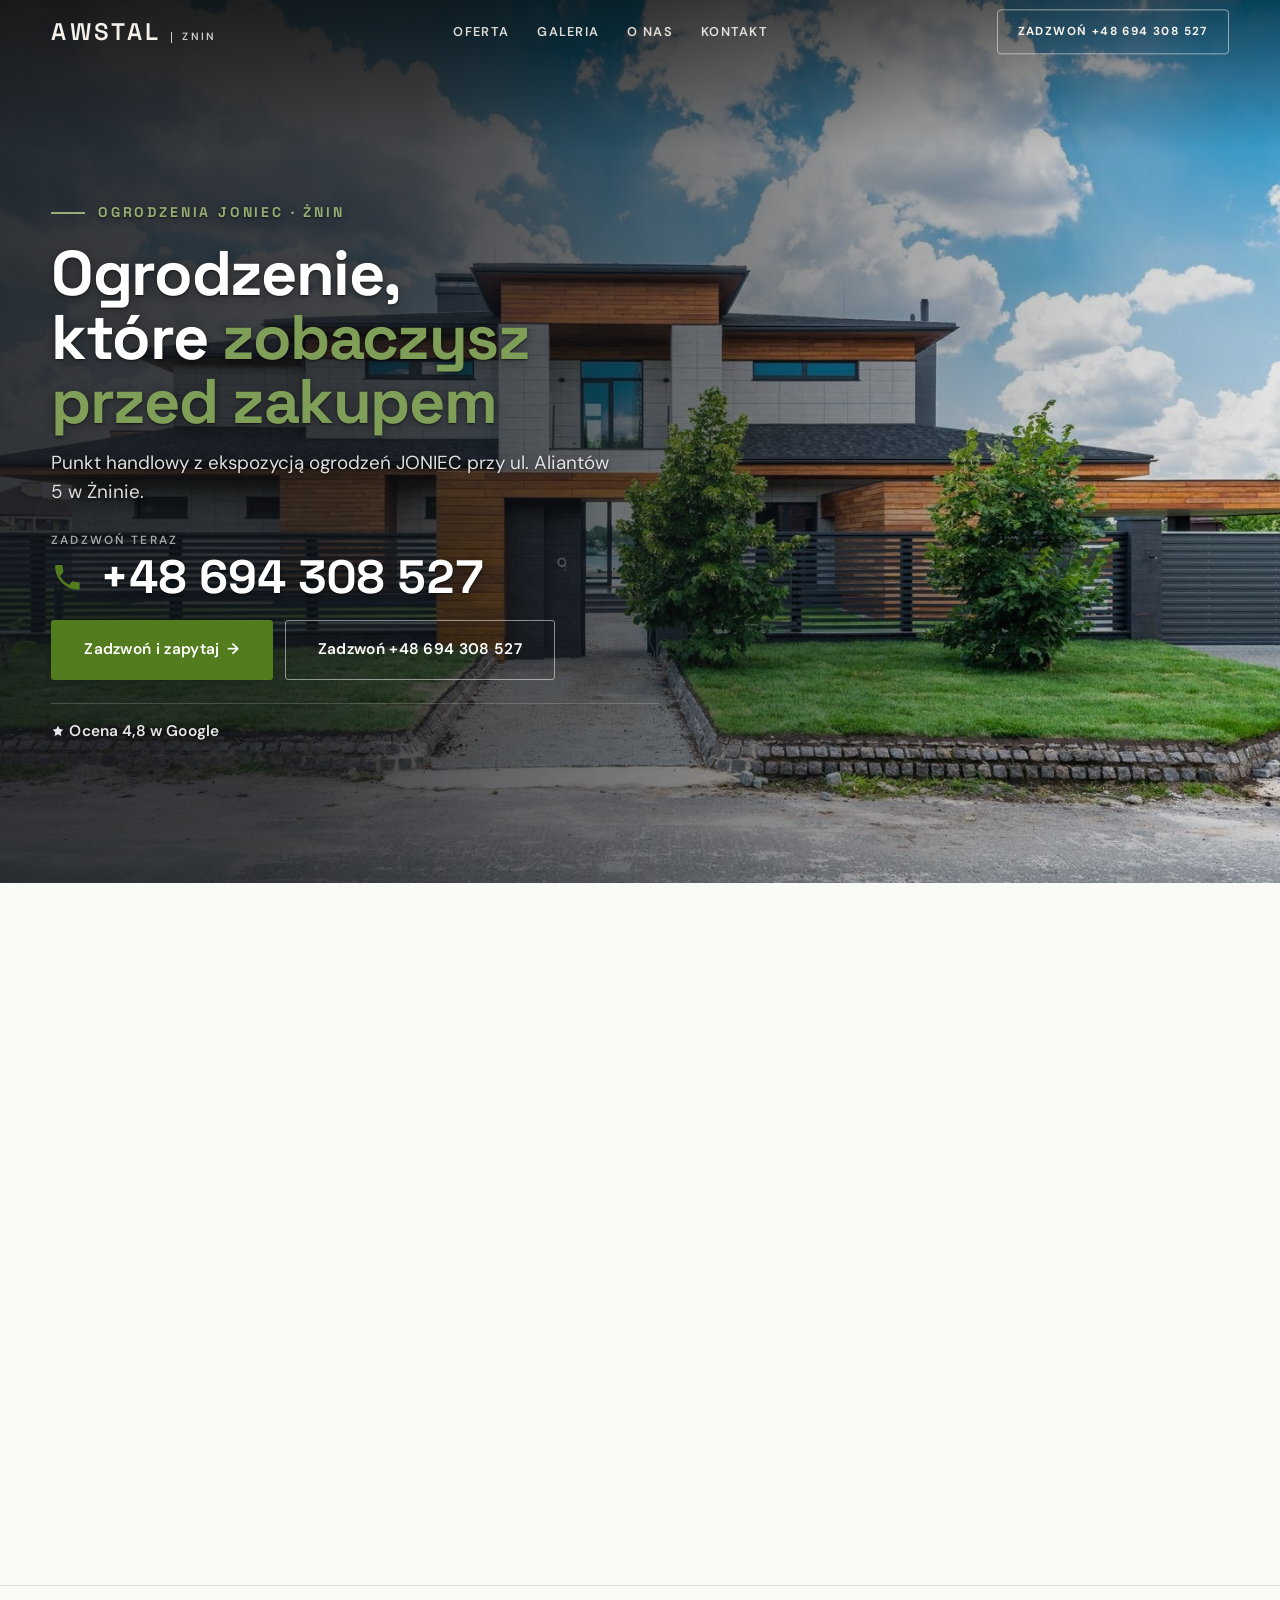
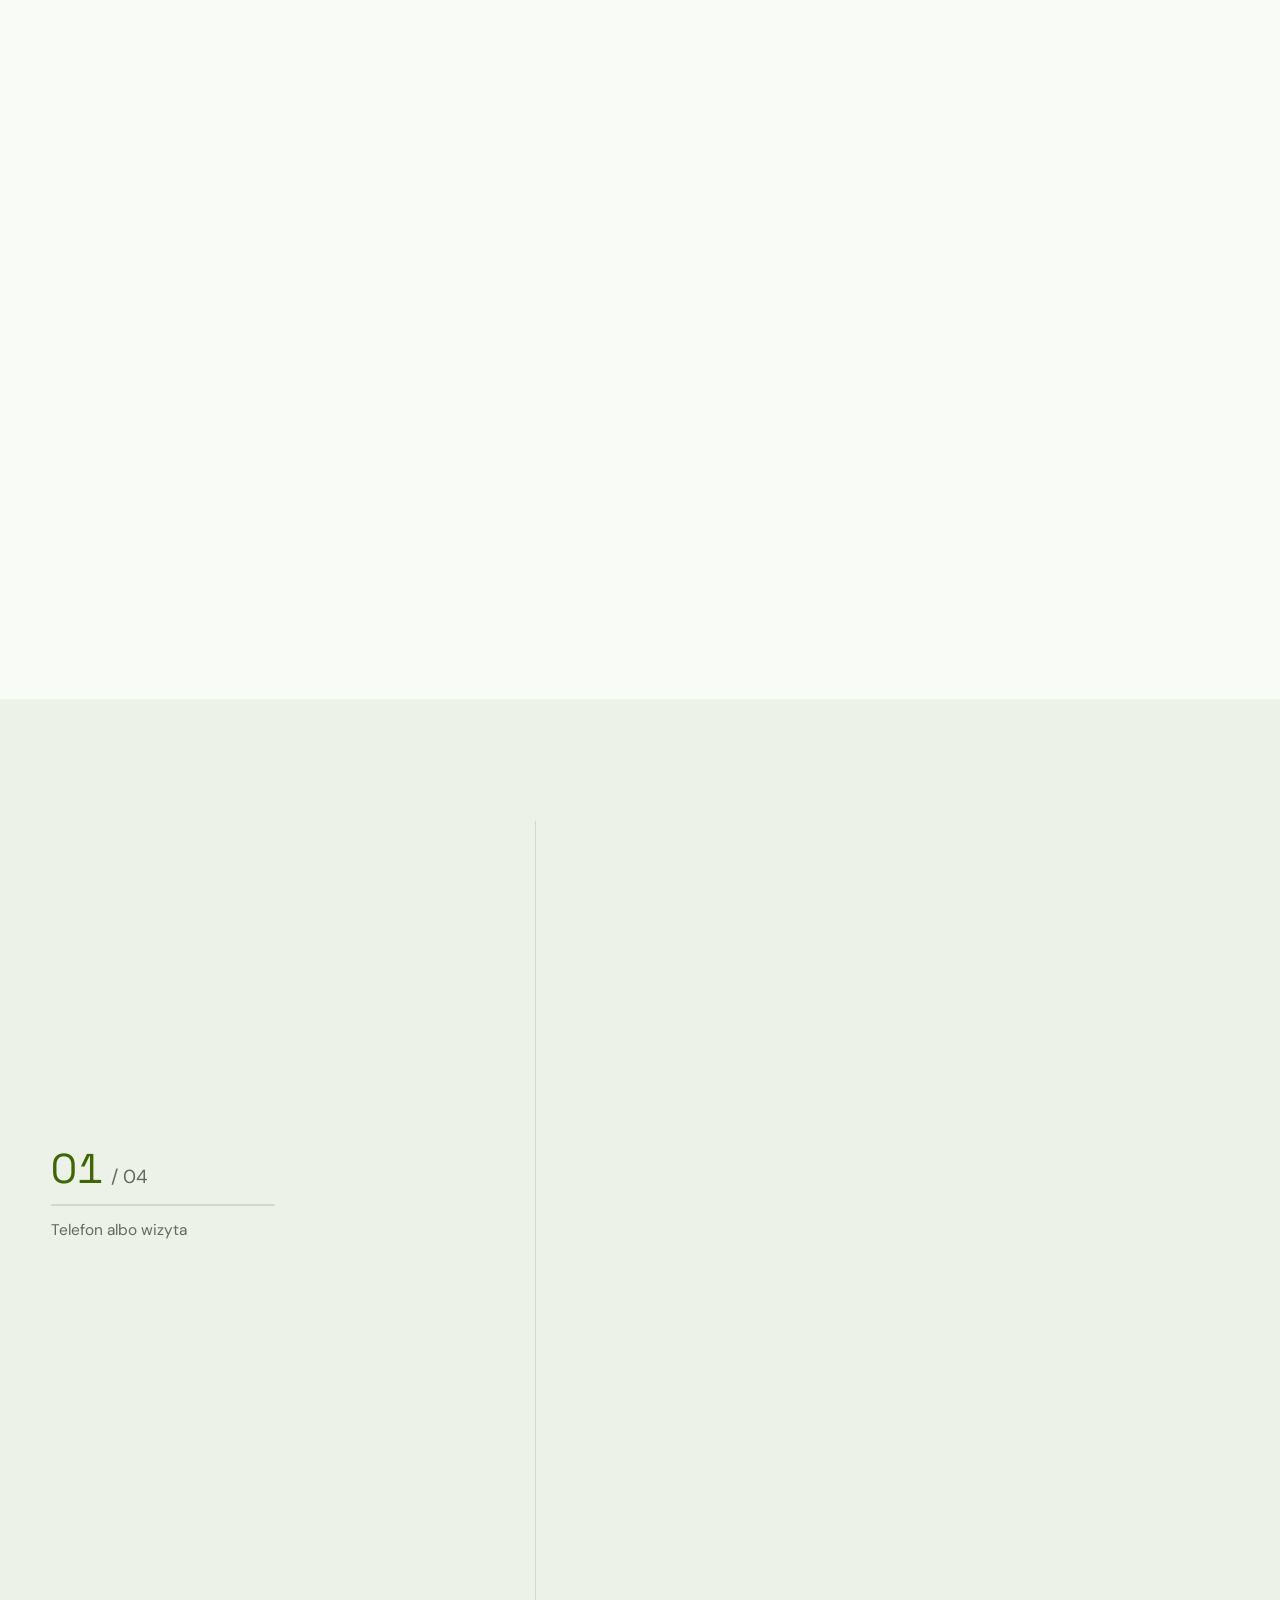
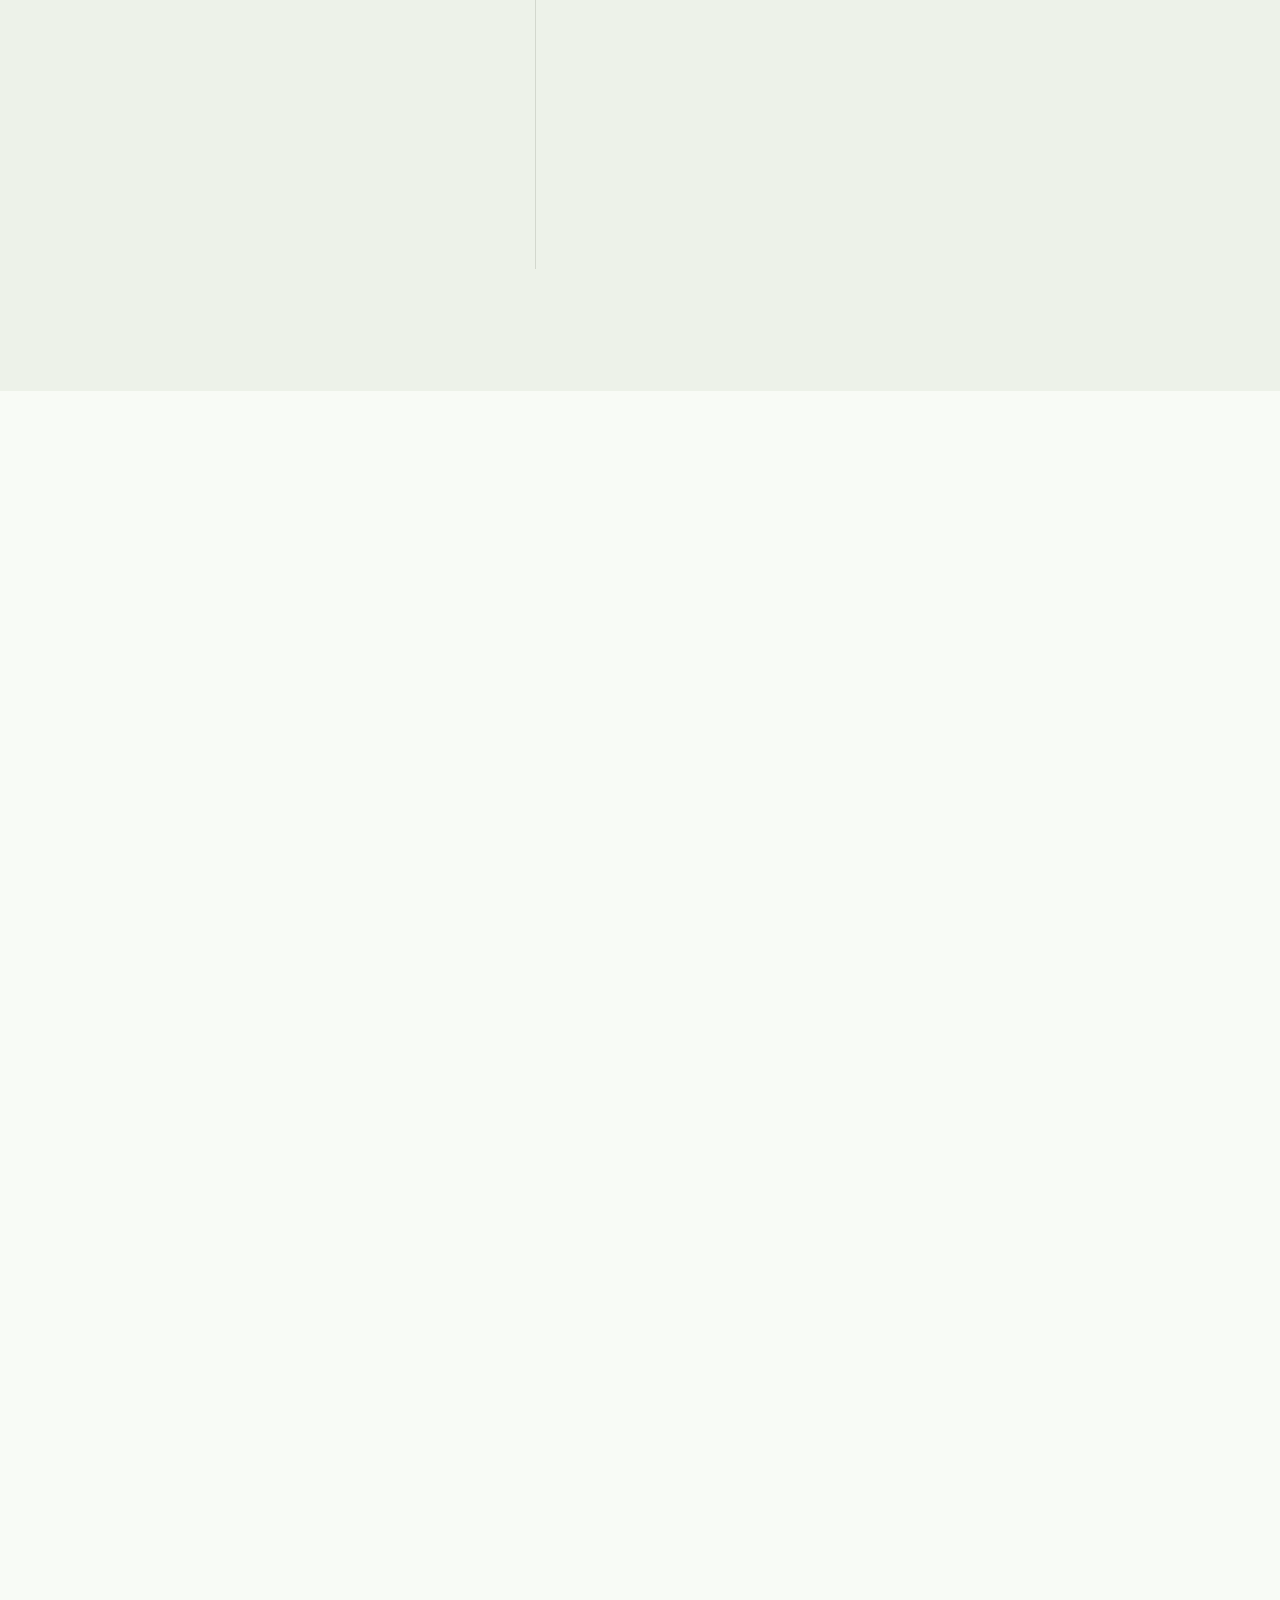
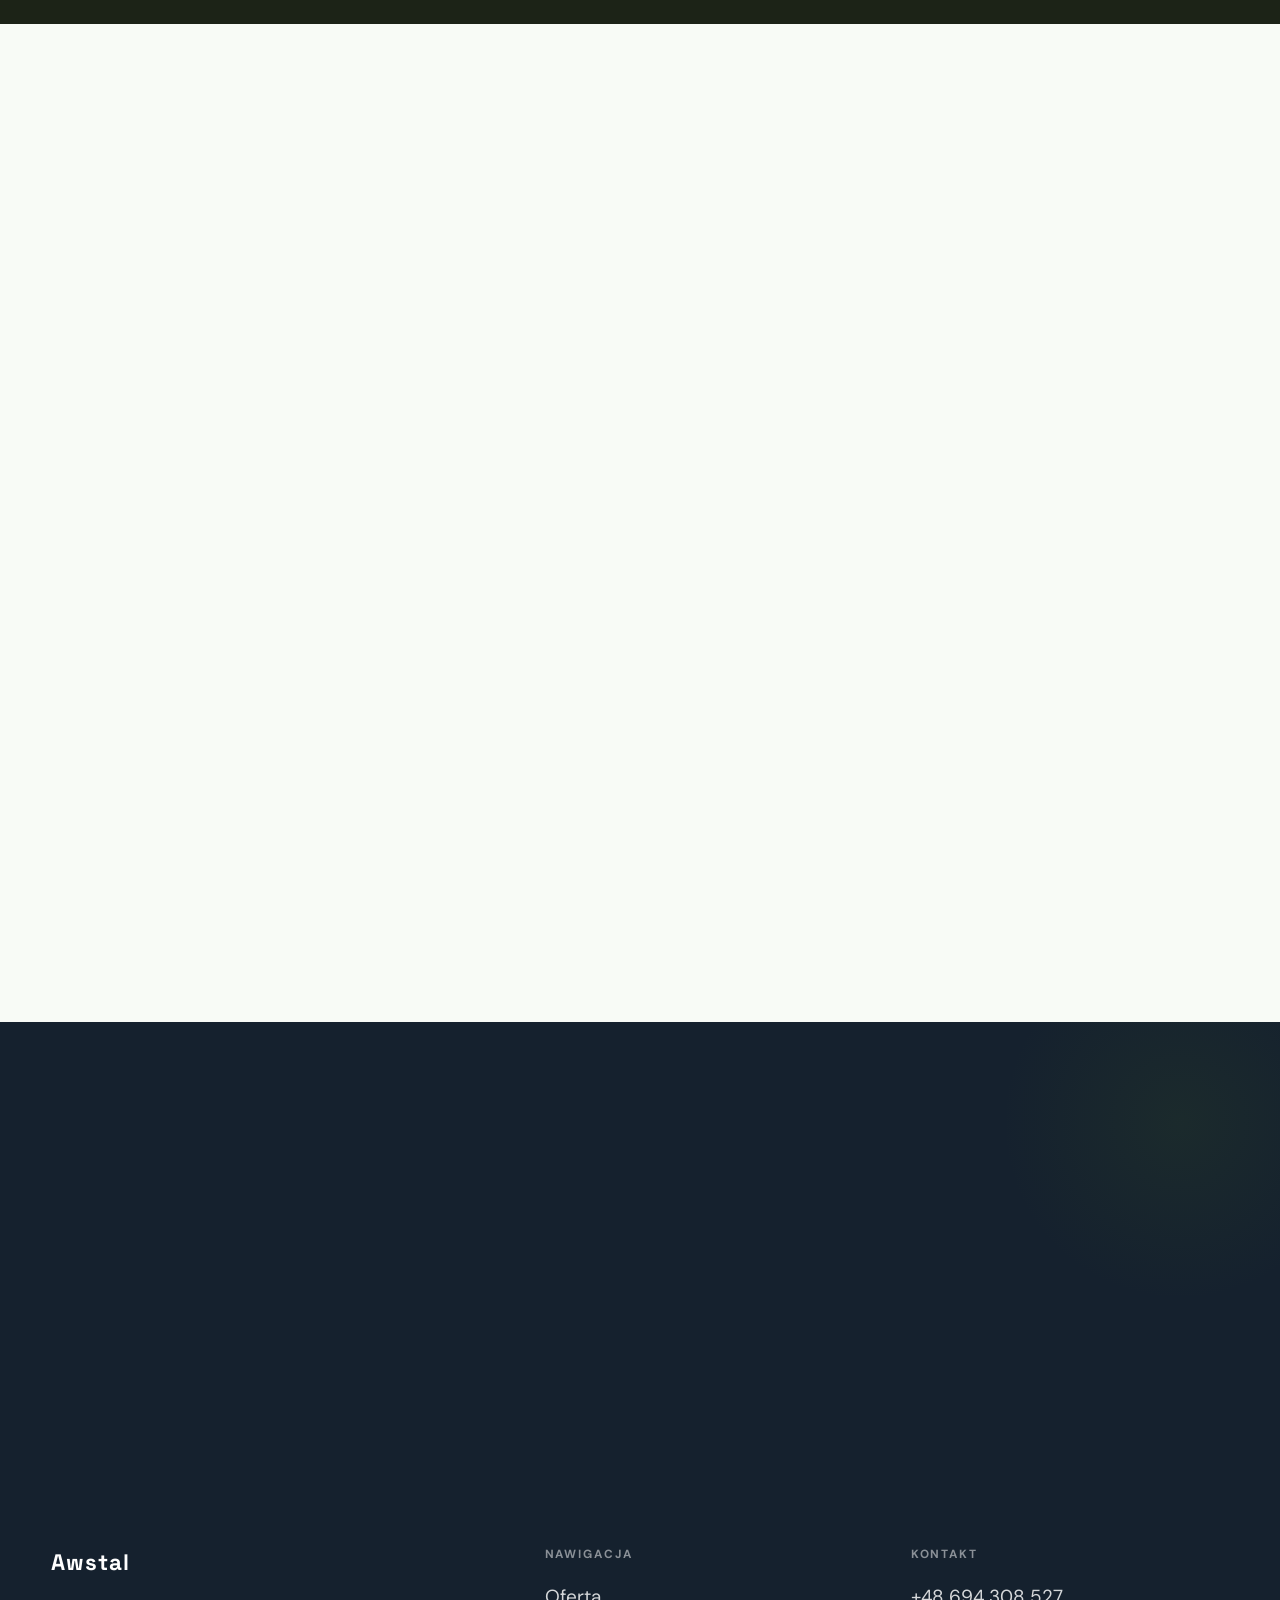
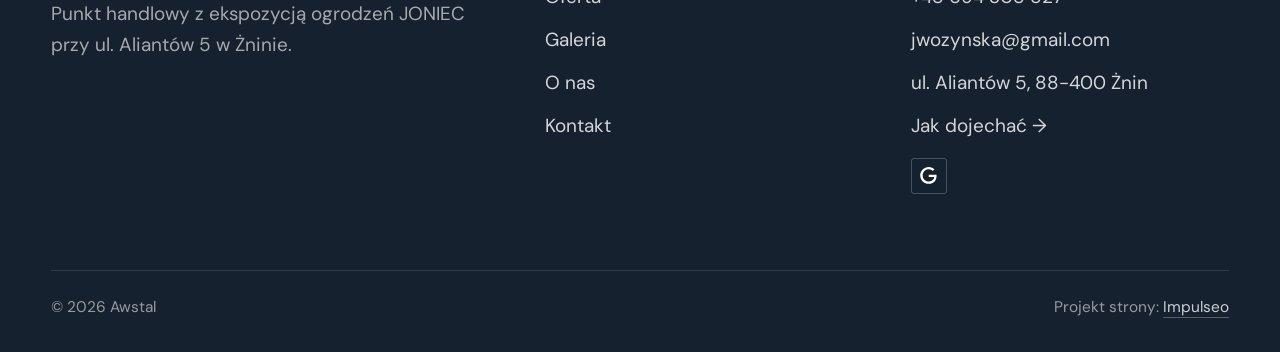
==== index.html @ ee12577e "Strona demo: awstal" ====
<!DOCTYPE html>
<html lang="pl">
<head>
<meta charset="UTF-8">
<meta name="viewport" content="width=device-width, initial-scale=1.0">
<title>Awstal - ogrodzenia JONIEC · Żnin</title>
<meta name="description" content="Awstal - punkt handlowy z ekspozycją ogrodzeń JONIEC przy ul. Aliantów 5 w Żninie. Ogrodzenia modułowe, łupane i panelowe, przęsła, bramy, furtki, podmurówki, daszki i automatyka do bram BFT. Zadzwoń: 694 308 527.">
<link rel="canonical" href="https://impulseo-pl.github.io/awstal/">
<meta name="robots" content="noindex, nofollow">
<meta property="og:type" content="website">
<meta property="og:locale" content="pl_PL">
<meta property="og:site_name" content="Awstal">
<meta property="og:title" content="Awstal - ogrodzenia JONIEC · Żnin">
<meta property="og:description" content="Awstal - punkt handlowy z ekspozycją ogrodzeń JONIEC przy ul. Aliantów 5 w Żninie. Ogrodzenia modułowe, łupane i panelowe, przęsła, bramy, furtki, podmurówki, daszki i automatyka do bram BFT. Zadzwoń: 694 308 527.">
<meta property="og:url" content="https://impulseo-pl.github.io/awstal/">
<meta property="og:image" content="https://impulseo-pl.github.io/awstal/img/og.jpg">
<meta property="og:image:width" content="1200">
<meta property="og:image:height" content="630">
<meta name="twitter:card" content="summary_large_image">
<script type="application/ld+json">{"@context": "https://schema.org", "@type": "LocalBusiness", "name": "Awstal", "url": "https://impulseo-pl.github.io/awstal/", "telephone": "+48694308527", "image": "https://impulseo-pl.github.io/awstal/img/og.jpg", "areaServed": "Żnin", "sameAs": ["https://maps.google.com/?cid=13317157777396604055&g_mp=Cidnb29nbGUubWFwcy5wbGFjZXMudjEuUGxhY2VzLlNlYXJjaFRleHQQAhgEIAA"]}</script>
<link rel="preconnect" href="https://fonts.googleapis.com">
<link rel="preconnect" href="https://fonts.gstatic.com" crossorigin>
<link href="https://fonts.googleapis.com/css2?family=Space+Grotesk:wght@500;600;700&family=DM+Sans:opsz,wght@9..40,400;9..40,500;9..40,600&display=swap" rel="stylesheet">
<link rel="stylesheet" href="assets/styles.css?v=1dbcea73">
</head>
<body>

<header class="nav">
  <div class="wrap nav-inner">
    <a class="brand" href="index.html"><span class="name">Awstal</span><span class="sub">Żnin</span></a>
    <nav class="nav-links">
      <a href="oferta.html">Oferta</a>
      <a href="realizacje.html">Galeria</a>
      <a href="o-nas.html">O nas</a>
      <a href="kontakt.html">Kontakt</a>
      <a href="tel:+48694308527" class="btn btn-accent">Zadzwoń +48 694 308 527</a>
    </nav>
    <button class="nav-toggle" aria-label="Menu"><span></span><span></span><span></span></button>
  </div>
</header>

<main>
<section class="hero-fach">
  <img class="hf-photo" src="img/hero.jpg" fetchpriority="high" data-rotate="img/g11.jpg" alt="Awstal" width="1880" height="1010">
  <div class="hf-panel">
    <div class="hf-inner">
      <span class="hf-kicker">Ogrodzenia JONIEC · Żnin</span>
      <h1 class="hf-title">Ogrodzenie, które <em>zobaczysz przed zakupem</em></h1>
      <p class="hf-lead">Punkt handlowy z ekspozycją ogrodzeń JONIEC przy ul. Aliantów 5 w Żninie.</p>
      <a class="hf-phone" href="tel:+48694308527"><span class="hf-phone-lab">Zadzwoń teraz</span><span class="hf-phone-num"><svg class="ico-tel" width="16" height="16" viewBox="0 0 24 24" fill="none" aria-hidden="true"><path d="M6.6 10.8a15.5 15.5 0 0 0 6.6 6.6l2.2-2.2a1 1 0 0 1 1-.24 11.4 11.4 0 0 0 3.6.58 1 1 0 0 1 1 1V20a1 1 0 0 1-1 1A17 17 0 0 1 3 4a1 1 0 0 1 1-1h3.5a1 1 0 0 1 1 1c0 1.25.2 2.46.58 3.6a1 1 0 0 1-.25 1l-2.23 2.2Z" fill="currentColor"/></svg> +48 694 308 527</span></a>
      <div class="hf-actions">
        <a href="kontakt.html" class="btn btn-accent">Zadzwoń i zapytaj <span class="arr">→</span></a>
        <a href="tel:+48694308527" class="btn btn-ghost hf-ghost">Zadzwoń +48 694 308 527</a>
      </div>
      <div class="hf-trust"><svg class="ico-star" width="14" height="14" viewBox="0 0 24 24" style="vertical-align:-2px" aria-hidden="true"><path d="M12 2.8l2.85 5.8 6.4.93-4.63 4.5 1.1 6.37L12 17.4l-5.72 3 1.1-6.37-4.63-4.5 6.4-.93L12 2.8Z" fill="currentColor"/></svg> Ocena 4,8 w Google</div>
    </div>
  </div>
</section>
<section class="objawy">
  <div class="wrap">
    <div class="head reveal">
      <span class="eyebrow">Co u nas kupisz</span>
      <h2>Najczęściej pytacie o</h2>
      <p>Zadzwoń albo wpadnij na Aliantów 5 - pokażemy elementy na ekspozycji i sprawdzimy, co jest na miejscu.</p>
    </div>
    <div class="obj-grid">
      <a class="obj-tile reveal" href="kontakt.html"><span class="ot-row"><span class="ot-name">Ogrodzenia modułowe</span><span class="ot-arr" aria-hidden="true">→</span></span></a>
      <a class="obj-tile reveal" href="kontakt.html"><span class="ot-row"><span class="ot-name">Bloczki łupane</span><span class="ot-arr" aria-hidden="true">→</span></span></a>
      <a class="obj-tile reveal" href="kontakt.html"><span class="ot-row"><span class="ot-name">Przęsła i bramy</span><span class="ot-arr" aria-hidden="true">→</span></span></a>
      <a class="obj-tile reveal" href="kontakt.html"><span class="ot-row"><span class="ot-name">Podmurówki i daszki</span><span class="ot-arr" aria-hidden="true">→</span></span></a>
      <a class="obj-tile reveal" href="kontakt.html"><span class="ot-row"><span class="ot-name">Automatyka do bram</span><span class="ot-arr" aria-hidden="true">→</span></span></a>
    </div>
  </div>
</section>
<section class="opinie-mini" aria-label="Opinie klientów">
  <div class="wrap">
    <div class="om-row">
      <div class="om-item reveal"><blockquote>„Profesjonalna obsługa, doradztwo na 5+.”</blockquote><span class="om-autor">Joanna Milska</span></div>
      <div class="om-item reveal"><blockquote>„Firma godna polecenia czy chodzi o towar czy o wykonanie zlecenia warta z pewnością polecenia”</blockquote><span class="om-autor">Lukasz Miernik</span></div>
      <div class="om-item reveal"><blockquote>„Polecam sklep”</blockquote><span class="om-autor">Miłosz Wożyński</span></div>
    </div>
  </div>
</section>
<section class="gateways-band">
  <div class="wrap">
    <div class="gateways">
      <a href="oferta.html" class="gateway reveal"><img src="img/g1.jpg" alt="Ogrodzenia modułowe" loading="lazy" width="1600" height="863" decoding="async"><span class="g-ttl">Ogrodzenia modułowe</span></a>
      <a href="oferta.html" class="gateway reveal"><img src="img/g2.jpg" alt="Ogrodzenia łupane" loading="lazy" width="1733" height="1300" decoding="async"><span class="g-ttl">Ogrodzenia łupane</span></a>
      <a href="oferta.html" class="gateway reveal"><img src="img/g3.jpg" alt="Ogrodzenia panelowe" loading="lazy" width="1880" height="1253" decoding="async"><span class="g-ttl">Ogrodzenia panelowe</span></a>
    </div>
  </div>
</section>
<section class="proces proces-os fachowcy">
  <div class="wrap proc-grid">
    <div class="proc-side">
      <div class="head reveal">
        <span class="eyebrow">Jak pracujemy</span>
        <h2>Wiesz, na czym stoisz - na każdym etapie</h2>
        <p>Od pierwszego telefonu do odbioru towaru, krok po kroku.</p>
      </div>
      <div class="proc-count" aria-hidden="true"><span class="pc-cur">01</span><span class="pc-all">/ 04</span></div>
      <div class="proc-bar" aria-hidden="true"><i></i></div>
      <p class="proc-now" aria-hidden="true">Telefon albo wizyta</p>
    </div>
    <ol class="proces-line">
      <li class="reveal"><span class="pno">01</span><h3>Telefon albo wizyta</h3><p>Dzwonisz pod 694 308 527 albo przyjeżdżasz na Aliantów 5 w godzinach otwarcia.</p></li>
      <li class="reveal"><span class="pno">02</span><h3>Ekspozycja</h3><p>Oglądasz bloczki, przęsła i bramy na żywo, w realnym kolorze i fakturze.</p></li>
      <li class="reveal"><span class="pno">03</span><h3>Dobór elementów</h3><p>Mówisz, co chcesz ogrodzić. Podpowiadamy system i to, co trzeba do niego dobrać.</p></li>
      <li class="reveal"><span class="pno">04</span><h3>Zamówienie</h3><p>Ustalamy listę elementów i termin odbioru towaru.</p></li>
    </ol>
  </div>
</section>
<section>
  <div class="wrap">
    <div class="head reveal">
      <span class="eyebrow">Galeria</span>
      <h2>Ekspozycja i inspiracje</h2>
      <p>Ogrodzenie przed naszym punktem przy Aliantów 5 oraz przykłady ogrodzeń, bram i podjazdów, które pomogą wybrać styl.</p>
    </div>
    <div class="gallery">
      <div class="tile t-two3 reveal"><img src="img/g4.jpg" alt="Awstal" loading="lazy" width="1880" height="1253" decoding="async"></div>
      <div class="tile t-third reveal"><img src="img/g5.jpg" alt="Awstal" loading="lazy" width="1600" height="780" decoding="async"></div>
      <div class="tile t-third reveal"><img src="img/g6.jpg" alt="Awstal" loading="lazy" width="1733" height="1300" decoding="async"></div>
      <div class="tile t-third reveal"><img src="img/g7.jpg" alt="Awstal" loading="lazy" width="1880" height="1255" decoding="async"></div>
      <div class="tile t-third reveal"><img src="img/g8.jpg" alt="Awstal" loading="lazy" width="1840" height="1218" decoding="async"></div>
    </div>
    <div style="margin-top:var(--space-7)" class="reveal"><a href="realizacje.html" class="btn btn-accent">Pełna galeria <span class="arr">→</span></a></div>
  </div>
</section>
<section class="fach-uslugi">
  <div class="wrap">
    <div class="head reveal">
      <span class="eyebrow">Towar w punkcie</span>
      <h2>Ogrodzenia, bramy i dodatki</h2>
      <p>Co znajdziesz w punkcie przy Aliantów 5.</p>
    </div>
    <ul class="fu-list">
      <li class="fu-row reveal"><div class="fu-name">Ogrodzenia modułowe</div><div class="fu-desc">Bloczki JONIEC, z których składa się mur, słupki i wypełnienie. Takie ogrodzenie stoi przed naszym punktem, więc możesz je obejrzeć z bliska.</div><a class="fu-cta" href="kontakt.html">Zapytaj <span class="arr">→</span></a></li>
      <li class="fu-row reveal"><div class="fu-name">Ogrodzenia łupane</div><div class="fu-desc">Bloczki o fakturze łupanego kamienia na słupki, murki i podmurówki. Pasują do przęseł stalowych i do bram.</div><a class="fu-cta" href="kontakt.html">Zapytaj <span class="arr">→</span></a></li>
      <li class="fu-row reveal"><div class="fu-name">Ogrodzenia panelowe</div><div class="fu-desc">Panele i słupki na działkę, wokół domu albo firmy. Prosty system, który szybko się stawia.</div><a class="fu-cta" href="kontakt.html">Zapytaj <span class="arr">→</span></a></li>
      <li class="fu-row reveal"><div class="fu-name">Przęsła, bramy i furtki</div><div class="fu-desc">Przęsła ogrodzeniowe, bramy wjazdowe i furtki dobrane do wybranego muru, oraz elementy do bram, ogrodzeń i balustrad POSTAL Steel Group.</div><a class="fu-cta" href="kontakt.html">Zapytaj <span class="arr">→</span></a></li>
      <li class="fu-row reveal"><div class="fu-name">Podmurówki, łączniki i daszki</div><div class="fu-desc">Podmurówki z łącznikami, daszki betonowe na słupki i mur, a do tego skrzynki na listy.</div><a class="fu-cta" href="kontakt.html">Zapytaj <span class="arr">→</span></a></li>
      <li class="fu-row reveal"><div class="fu-name">Automatyka do bram</div><div class="fu-desc">Napędy BFT do bram przesuwnych i skrzydłowych. Zapytaj, który pasuje do Twojej bramy.</div><a class="fu-cta" href="kontakt.html">Zapytaj <span class="arr">→</span></a></li>
    </ul>
    <div style="margin-top:var(--space-7)" class="reveal"><a href="oferta.html" class="btn btn-ghost">Pełna oferta <span class="arr">→</span></a></div>
  </div>
</section>
<section class="stopklatka" aria-hidden="true">
  <div class="stk-bg" style="background-image:url(img/g10.jpg)"></div>
</section>
<section class="opinie">
  <div class="wrap">
    <div class="head center reveal">
      <span class="eyebrow">Opinie</span>
      <h2>Co mówią klienci</h2>
    </div>
    <p class="op-meta reveal"><span class="g-badge"><svg class="gb-ico" viewBox="0 0 24 24" width="18" height="18" aria-hidden="true"><path fill="#4285F4" d="M22.56 12.25c0-.78-.07-1.53-.2-2.25H12v4.26h5.92c-.26 1.37-1.04 2.53-2.21 3.31v2.77h3.57c2.08-1.92 3.28-4.74 3.28-8.09z"/><path fill="#34A853" d="M12 23c2.97 0 5.46-.98 7.28-2.66l-3.57-2.77c-.98.66-2.23 1.06-3.71 1.06-2.86 0-5.29-1.93-6.16-4.53H2.18v2.84C3.99 20.53 7.7 23 12 23z"/><path fill="#FBBC05" d="M5.84 14.09c-.22-.66-.35-1.36-.35-2.09s.13-1.43.35-2.09V7.07H2.18C1.43 8.55 1 10.22 1 12s.43 3.45 1.18 4.93l2.85-2.22.81-.62z"/><path fill="#EA4335" d="M12 5.38c1.62 0 3.06.56 4.21 1.64l3.15-3.15C17.45 2.09 14.97 1 12 1 7.7 1 3.99 3.47 2.18 7.07l3.66 2.84c.87-2.6 3.3-4.53 6.16-4.53z"/></svg><b class="gb-ocena">4,8</b><svg class="gb-stars" viewBox="0 0 90 18" width="74" height="14.8" aria-hidden="true"><g fill="currentColor" opacity=".26"><path transform="translate(0,0)" d="M9 1.6l2.2 4.46 4.92.72-3.56 3.47.84 4.9L9 12.74l-4.4 2.31.84-4.9L1.88 6.68l4.92-.72L9 1.6Z"/><path transform="translate(18,0)" d="M9 1.6l2.2 4.46 4.92.72-3.56 3.47.84 4.9L9 12.74l-4.4 2.31.84-4.9L1.88 6.68l4.92-.72L9 1.6Z"/><path transform="translate(36,0)" d="M9 1.6l2.2 4.46 4.92.72-3.56 3.47.84 4.9L9 12.74l-4.4 2.31.84-4.9L1.88 6.68l4.92-.72L9 1.6Z"/><path transform="translate(54,0)" d="M9 1.6l2.2 4.46 4.92.72-3.56 3.47.84 4.9L9 12.74l-4.4 2.31.84-4.9L1.88 6.68l4.92-.72L9 1.6Z"/><path transform="translate(72,0)" d="M9 1.6l2.2 4.46 4.92.72-3.56 3.47.84 4.9L9 12.74l-4.4 2.31.84-4.9L1.88 6.68l4.92-.72L9 1.6Z"/></g><clipPath id="gs960"><rect x="0" y="0" width="86.4" height="18"/></clipPath><g fill="#FBBC04" clip-path="url(#gs960)"><path transform="translate(0,0)" d="M9 1.6l2.2 4.46 4.92.72-3.56 3.47.84 4.9L9 12.74l-4.4 2.31.84-4.9L1.88 6.68l4.92-.72L9 1.6Z"/><path transform="translate(18,0)" d="M9 1.6l2.2 4.46 4.92.72-3.56 3.47.84 4.9L9 12.74l-4.4 2.31.84-4.9L1.88 6.68l4.92-.72L9 1.6Z"/><path transform="translate(36,0)" d="M9 1.6l2.2 4.46 4.92.72-3.56 3.47.84 4.9L9 12.74l-4.4 2.31.84-4.9L1.88 6.68l4.92-.72L9 1.6Z"/><path transform="translate(54,0)" d="M9 1.6l2.2 4.46 4.92.72-3.56 3.47.84 4.9L9 12.74l-4.4 2.31.84-4.9L1.88 6.68l4.92-.72L9 1.6Z"/><path transform="translate(72,0)" d="M9 1.6l2.2 4.46 4.92.72-3.56 3.47.84 4.9L9 12.74l-4.4 2.31.84-4.9L1.88 6.68l4.92-.72L9 1.6Z"/></g></svg><span class="gb-txt">w Google</span></span></p>
    <p class="op-meta reveal"><a class="op-google" href="https://maps.google.com/?cid=13317157777396604055&amp;g_mp=Cidnb29nbGUubWFwcy5wbGFjZXMudjEuUGxhY2VzLlNlYXJjaFRleHQQAhgEIAA" target="_blank" rel="noopener"><svg class="op-g-ico" viewBox="0 0 24 24" width="17" height="17" aria-hidden="true"><path fill="#4285F4" d="M22.56 12.25c0-.78-.07-1.53-.2-2.25H12v4.26h5.92c-.26 1.37-1.04 2.53-2.21 3.31v2.77h3.57c2.08-1.92 3.28-4.74 3.28-8.09z"/><path fill="#34A853" d="M12 23c2.97 0 5.46-.98 7.28-2.66l-3.57-2.77c-.98.66-2.23 1.06-3.71 1.06-2.86 0-5.29-1.93-6.16-4.53H2.18v2.84C3.99 20.53 7.7 23 12 23z"/><path fill="#FBBC05" d="M5.84 14.09c-.22-.66-.35-1.36-.35-2.09s.13-1.43.35-2.09V7.07H2.18C1.43 8.55 1 10.22 1 12s.43 3.45 1.18 4.93l2.85-2.22.81-.62z"/><path fill="#EA4335" d="M12 5.38c1.62 0 3.06.56 4.21 1.64l3.15-3.15C17.45 2.09 14.97 1 12 1 7.7 1 3.99 3.47 2.18 7.07l3.66 2.84c.87-2.6 3.3-4.53 6.16-4.53z"/></svg><span>Zobacz opinie w Google</span><span class="arr">→</span></a></p>
    <div class="opinie-grid">
      <figure class="op-card reveal"><span class="op-star"><svg class="ico-star" width="14" height="14" viewBox="0 0 24 24" style="vertical-align:-2px" aria-hidden="true"><path d="M12 2.8l2.85 5.8 6.4.93-4.63 4.5 1.1 6.37L12 17.4l-5.72 3 1.1-6.37-4.63-4.5 6.4-.93L12 2.8Z" fill="currentColor"/></svg><svg class="ico-star" width="14" height="14" viewBox="0 0 24 24" style="vertical-align:-2px" aria-hidden="true"><path d="M12 2.8l2.85 5.8 6.4.93-4.63 4.5 1.1 6.37L12 17.4l-5.72 3 1.1-6.37-4.63-4.5 6.4-.93L12 2.8Z" fill="currentColor"/></svg><svg class="ico-star" width="14" height="14" viewBox="0 0 24 24" style="vertical-align:-2px" aria-hidden="true"><path d="M12 2.8l2.85 5.8 6.4.93-4.63 4.5 1.1 6.37L12 17.4l-5.72 3 1.1-6.37-4.63-4.5 6.4-.93L12 2.8Z" fill="currentColor"/></svg><svg class="ico-star" width="14" height="14" viewBox="0 0 24 24" style="vertical-align:-2px" aria-hidden="true"><path d="M12 2.8l2.85 5.8 6.4.93-4.63 4.5 1.1 6.37L12 17.4l-5.72 3 1.1-6.37-4.63-4.5 6.4-.93L12 2.8Z" fill="currentColor"/></svg><svg class="ico-star" width="14" height="14" viewBox="0 0 24 24" style="vertical-align:-2px" aria-hidden="true"><path d="M12 2.8l2.85 5.8 6.4.93-4.63 4.5 1.1 6.37L12 17.4l-5.72 3 1.1-6.37-4.63-4.5 6.4-.93L12 2.8Z" fill="currentColor"/></svg></span><blockquote>Profesjonalna obsługa, doradztwo na 5+. Pani obsługująca bardzo miła uprzejma która zna się na sprzedawanym produkcie. Cena najniższa w regionie, towar super jakości.</blockquote><span class="op-autor">Joanna Milska</span></figure>
      <figure class="op-card reveal"><span class="op-star"><svg class="ico-star" width="14" height="14" viewBox="0 0 24 24" style="vertical-align:-2px" aria-hidden="true"><path d="M12 2.8l2.85 5.8 6.4.93-4.63 4.5 1.1 6.37L12 17.4l-5.72 3 1.1-6.37-4.63-4.5 6.4-.93L12 2.8Z" fill="currentColor"/></svg><svg class="ico-star" width="14" height="14" viewBox="0 0 24 24" style="vertical-align:-2px" aria-hidden="true"><path d="M12 2.8l2.85 5.8 6.4.93-4.63 4.5 1.1 6.37L12 17.4l-5.72 3 1.1-6.37-4.63-4.5 6.4-.93L12 2.8Z" fill="currentColor"/></svg><svg class="ico-star" width="14" height="14" viewBox="0 0 24 24" style="vertical-align:-2px" aria-hidden="true"><path d="M12 2.8l2.85 5.8 6.4.93-4.63 4.5 1.1 6.37L12 17.4l-5.72 3 1.1-6.37-4.63-4.5 6.4-.93L12 2.8Z" fill="currentColor"/></svg><svg class="ico-star" width="14" height="14" viewBox="0 0 24 24" style="vertical-align:-2px" aria-hidden="true"><path d="M12 2.8l2.85 5.8 6.4.93-4.63 4.5 1.1 6.37L12 17.4l-5.72 3 1.1-6.37-4.63-4.5 6.4-.93L12 2.8Z" fill="currentColor"/></svg><svg class="ico-star" width="14" height="14" viewBox="0 0 24 24" style="vertical-align:-2px" aria-hidden="true"><path d="M12 2.8l2.85 5.8 6.4.93-4.63 4.5 1.1 6.37L12 17.4l-5.72 3 1.1-6.37-4.63-4.5 6.4-.93L12 2.8Z" fill="currentColor"/></svg></span><blockquote>Firma godna polecenia czy chodzi o towar czy o wykonanie zlecenia warta z pewnością polecenia</blockquote><span class="op-autor">Lukasz Miernik</span></figure>
      <figure class="op-card reveal"><span class="op-star"><svg class="ico-star" width="14" height="14" viewBox="0 0 24 24" style="vertical-align:-2px" aria-hidden="true"><path d="M12 2.8l2.85 5.8 6.4.93-4.63 4.5 1.1 6.37L12 17.4l-5.72 3 1.1-6.37-4.63-4.5 6.4-.93L12 2.8Z" fill="currentColor"/></svg><svg class="ico-star" width="14" height="14" viewBox="0 0 24 24" style="vertical-align:-2px" aria-hidden="true"><path d="M12 2.8l2.85 5.8 6.4.93-4.63 4.5 1.1 6.37L12 17.4l-5.72 3 1.1-6.37-4.63-4.5 6.4-.93L12 2.8Z" fill="currentColor"/></svg><svg class="ico-star" width="14" height="14" viewBox="0 0 24 24" style="vertical-align:-2px" aria-hidden="true"><path d="M12 2.8l2.85 5.8 6.4.93-4.63 4.5 1.1 6.37L12 17.4l-5.72 3 1.1-6.37-4.63-4.5 6.4-.93L12 2.8Z" fill="currentColor"/></svg><svg class="ico-star" width="14" height="14" viewBox="0 0 24 24" style="vertical-align:-2px" aria-hidden="true"><path d="M12 2.8l2.85 5.8 6.4.93-4.63 4.5 1.1 6.37L12 17.4l-5.72 3 1.1-6.37-4.63-4.5 6.4-.93L12 2.8Z" fill="currentColor"/></svg><svg class="ico-star" width="14" height="14" viewBox="0 0 24 24" style="vertical-align:-2px" aria-hidden="true"><path d="M12 2.8l2.85 5.8 6.4.93-4.63 4.5 1.1 6.37L12 17.4l-5.72 3 1.1-6.37-4.63-4.5 6.4-.93L12 2.8Z" fill="currentColor"/></svg></span><blockquote>Polecam sklep</blockquote><span class="op-autor">Miłosz Wożyński</span></figure>
    </div>
  </div>
</section>
<section class="cta">
  <div class="wrap">
    <div class="reveal">
      <span class="eyebrow">Zapytaj o towar</span>
      <h2>Planujesz ogrodzenie? Przyjedź na ekspozycję.</h2>
      <p>Zadzwoń albo wpadnij na Aliantów 5 - pokażemy elementy i podpowiemy, z czego złożyć ogrodzenie.</p>
    </div>
    <div class="cta-actions reveal">
      <a href="kontakt.html" class="btn btn-light">Zadzwoń i zapytaj <span class="arr">→</span></a>
      <a href="tel:+48694308527" class="btn btn-ghost btn-ghost-cta">+48 694 308 527</a>
    </div>
  </div>
</section>
</main>

<footer>
  <div class="wrap">
    <div class="foot-grid">
      <div class="foot-brand">
        <div class="name">Awstal</div>
        <p>Punkt handlowy z ekspozycją ogrodzeń JONIEC przy ul. Aliantów 5 w Żninie.</p>
      </div>
      <div class="foot-col">
        <h4>Nawigacja</h4>
        <a href="oferta.html">Oferta</a>
        <a href="realizacje.html">Galeria</a>
        <a href="o-nas.html">O nas</a>
        <a href="kontakt.html">Kontakt</a>
      </div>
      <div class="foot-col">
        <h4>Kontakt</h4>
        <a href="tel:+48694308527">+48 694 308 527</a>
        <a href="mailto:jwozynska@gmail.com">jwozynska@gmail.com</a>
        <p>ul. Aliantów 5, 88-400 Żnin</p>
        <a href="https://maps.google.com/?cid=13317157777396604055&g_mp=Cidnb29nbGUubWFwcy5wbGFjZXMudjEuUGxhY2VzLlNlYXJjaFRleHQQAhgEIAA" target="_blank" rel="noopener">Jak dojechać →</a>
      <div class="foot-soc">
        <a class="soc" href="https://maps.google.com/?cid=13317157777396604055&g_mp=Cidnb29nbGUubWFwcy5wbGFjZXMudjEuUGxhY2VzLlNlYXJjaFRleHQQAhgEIAA" target="_blank" rel="noopener" aria-label="Google - Awstal"><svg viewBox="0 0 24 24" aria-hidden="true" focusable="false"><path d="M12.48 10.92v3.28h7.84c-.24 1.84-.853 3.187-1.787 4.133-1.147 1.147-2.933 2.4-6.053 2.4-4.827 0-8.6-3.893-8.6-8.72s3.773-8.72 8.6-8.72c2.6 0 4.507 1.027 5.907 2.347l2.307-2.307C18.747 1.44 16.133 0 12.48 0 5.867 0 .307 5.387.307 12s5.56 12 12.173 12c3.573 0 6.267-1.173 8.373-3.36 2.16-2.16 2.84-5.213 2.84-7.667 0-.76-.053-1.467-.173-2.053H12.48z" fill="currentColor"/></svg></a>
      </div>
      </div>
    </div>
    <div class="foot-bot">
      <span>© 2026 Awstal</span>
      <span>Projekt strony: <a class="foot-credit" href="https://impulseo.pl" target="_blank" rel="noopener">Impulseo</a></span>
    </div>
  </div>
</footer>
<div class="sticky-call"><a class="sc-call" href="tel:+48694308527"><svg class="ico-tel" width="16" height="16" viewBox="0 0 24 24" fill="none" aria-hidden="true"><path d="M6.6 10.8a15.5 15.5 0 0 0 6.6 6.6l2.2-2.2a1 1 0 0 1 1-.24 11.4 11.4 0 0 0 3.6.58 1 1 0 0 1 1 1V20a1 1 0 0 1-1 1A17 17 0 0 1 3 4a1 1 0 0 1 1-1h3.5a1 1 0 0 1 1 1c0 1.25.2 2.46.58 3.6a1 1 0 0 1-.25 1l-2.23 2.2Z" fill="currentColor"/></svg> Zadzwoń</a><a class="sc-quote" href="kontakt.html">Zadzwoń i zapytaj</a></div>
<div class="demo-wazne" data-do="2026-11-03" data-cykl="3" hidden><svg class="dw-ico" width="13" height="13" viewBox="0 0 24 24" fill="none" aria-hidden="true"><circle cx="12" cy="12" r="8.6" stroke="currentColor" stroke-width="1.8"/><path d="M12 7.2V12l3.3 2" stroke="currentColor" stroke-width="1.8" stroke-linecap="round"/></svg><span class="dw-txt"></span></div>

<script src="assets/main.js"></script>
</body>
</html>
---- assets/styles.css ----
/* ============================================================
   STOLBASZ — premium, architektoniczny B2B fit-out
   Jasna paleta, zero brązu. System wg premium-web-craft.
   Projekt strony: Impulseo (impulseo.pl)
   ============================================================ */

:root{
  /* PALETA — jasna, architektoniczna, chłodna */
  --paper:#F4F6F8;          /* główne tło */
  --paper-2:#E7EBEF;        /* sekcje alternatywne (chłodny jasny szary) */
  --paper-3:#E7EBEF;        /* delikatne wypełnienia */
  --ink:#15212E;            /* tekst główny — chłodny grafit */
  --ink-soft:#243443;       /* nagłówki drugorzędne */
  --muted:#6B7785;          /* tekst poboczny */
  --line:rgba(21,33,46,.12);/* hairline */
  --accent:#E8A317;         /* stonowany petrol-slate — jedyny akcent */
  --accent-d:#C9870C;
  --accent-soft:rgba(232,163,23,.10);
  --dark:#15212E;           /* sekcje ciemne (stopka/CTA) */

  /* HOVER ZDJĘĆ — JEDEN standard dla całego silnika (decyzja K. 04.08.2026, artefakt z wariantami).
     AKTUALNE (K.+Szymon 09.08.2026, wybór z artefaktu 6 wariantów): zoom 1.05 przy 1.4s -
     przy tak długim czasie mocniejszy kadr NIE skacze, tylko „oddycha". Poprzedni standard
     (1.02 / .55s z 04.08) odbierany jako dynamiczny i szybki.
     Spoczynek lekko przygaszony, ale TYLKO tam, gdzie jest mysz (@media hover:hover) —
     na telefonie zdjęcia zostają w pełnej jasności. */
  --img-zoom:1.05;                   /* K.+Szymon 09.08: wariant F z artefaktu porównawczego */
  --img-rest:brightness(.95) saturate(.99);
  --img-hot:brightness(1.06) saturate(1.05);
  --img-dur:1.4s;                    /* K.+Szymon 09.08 (wariant F): powoli = elegancko */
  --img-ease:cubic-bezier(.16,.84,.44,1);  /* miękki ogon, efekt „oddychania" */

  /* ODSTĘPY — skala 4/8 */
  --space-1:4px; --space-2:8px; --space-3:12px; --space-4:16px; --space-5:24px;
  --space-6:32px; --space-7:48px; --space-8:64px; --space-9:96px; --space-10:128px;

  /* TYPOGRAFIA — fluid clamp() (skala podbita 16.07.2026: większe, czytelniejsze litery — uwaga Adama) */
  --text-sm:clamp(.9rem,.87rem + .12vw,1rem);
  --text-base:clamp(1.08rem,1.04rem + .18vw,1.2rem);
  --text-lg:clamp(1.24rem,1.15rem + .34vw,1.44rem);
  --text-h3:clamp(1.34rem,1.22rem + .55vw,1.66rem);
  --text-h2:clamp(2.1rem,1.66rem + 2.1vw,3.1rem);
  --text-h1:clamp(2.9rem,2.1rem + 4vw,5.1rem);

  /* PROMIENIE — architektoniczne, raczej ostre */
  --r-sm:3px; --r-md:6px; --r-lg:10px;

  /* RUCH */
  --ease:cubic-bezier(.25,.46,.45,.94); --dur:.24s;

  /* CIENIE — miękkie, warstwowe */
  --sh-sm:0 1px 2px rgba(16,24,32,.04), 0 2px 8px rgba(16,24,32,.05);
  --sh-md:0 2px 6px rgba(16,24,32,.05), 0 12px 28px -8px rgba(16,24,32,.12);
  --sh-lg:0 6px 14px rgba(16,24,32,.07), 0 26px 56px -18px rgba(16,24,32,.22);

  --hairline:1px solid var(--line);

  --font-display:'Space Grotesk','Inter',sans-serif;
  --font-body:'DM Sans','Inter',sans-serif;
}

*{box-sizing:border-box;margin:0;padding:0}
html{scroll-behavior:smooth}
body{
  font-family:var(--font-body);
  font-size:var(--text-base);
  line-height:1.65;
  color:var(--ink);
  background:var(--paper);
  -webkit-font-smoothing:antialiased;
  text-rendering:optimizeLegibility;
}
img{max-width:100%;height:auto;display:block}  /* height:auto = width/height z atrybutów trzyma proporcje (TOP#12) */
a{color:inherit;text-decoration:none}

.wrap{width:min(92%,1180px);margin-inline:auto}
section{padding-block:clamp(52px,6.5vw,96px)}

h1,h2,h3{font-family:var(--font-display);font-weight:700;line-height:1.08;letter-spacing:-.02em;color:var(--ink)}
h1{font-size:var(--text-h1);letter-spacing:-.035em}
h2{font-size:var(--text-h2);letter-spacing:-.025em}
h3{font-size:var(--text-h3)}
/* MIARA — długość wiersza. WCAG 2.2 SC 1.4.8: max 80 znaków; Butterick: 45–90.
   68ch daje realnie 72–78 znaków polskiego tekstu, czyli z zapasem pod granicą.
   Wcześniej limit miał TYLKO <p> — <li>, <blockquote> i <dd> nie miały żadnego,
   i to jedyny powód, dla którego 23 bloki na dwóch oddanych stronach jadą po
   83–106 znaków w wierszu (pomiar 07.08.2026, bramka `miara`).
   ⚠️ Listy i definicje ograniczamy TYLKO bez klasy: `ul`/`ol` z klasą to u nas
   układ (siatki kafli, menu), a nie tekst ciągły — tam miarę wyznacza układ. */
/* 60ch, nie 68ch (K. 10.08): po zmianie fontów na węższe kroje (DM Sans i spółka)
   w 68ch mieściło się ~90 znaków - bramka pikselowa słusznie zgłaszała przekroczenie
   granicy 80. Pomiar na żywej przeglądarce: 60ch = 90 znaków, 53ch = ~78 znaków, czyli normę WCAG 1.4.8. */
:root{ --miara:53ch }
p{max-width:min(100%,var(--miara))}
blockquote,
ul:not([class])>li, ol:not([class])>li,
dl:not([class])>dd{max-width:min(100%,var(--miara))}

/* ⚠️ Świadomie BEZ wyjątku `.tile p,.card p,.svc p{max-width:none}`, choć nasuwa się sam:
   te akapity BYŁY już ograniczone (stare `p{max-width:65ch}`), więc „wyjątek" nie odblokowałby
   niczego nowego — tylko ROZLUŹNIŁ stan sprzed zmiany na wszystkich demach naraz.
   `figcaption` żadna z reguł wyżej nie dotyczy, więc też nie potrzebuje zwolnienia. */

/* ŁAMANIE. `balance` wyrównuje długości wierszy w nagłówku, `pretty` pilnuje ostatniego
   wiersza akapitu, żeby nie został w nim jeden wyraz. Obsługiwane od Chrome 117 /
   Safari 17.5; starsze przeglądarki po prostu ignorują tę własność.
   `text-wrap:pretty` nie występowało dotąd ANI RAZ w silniku ani w repo klientów. */
h1,h2,h3,.lead,.lede{text-wrap:balance}
p,li,blockquote,dd{text-wrap:pretty}

.eyebrow{
  font-family:var(--font-body);
  font-size:var(--text-sm);
  font-weight:600;
  letter-spacing:.18em;
  text-transform:uppercase;
  color:var(--accent);
  display:inline-flex;align-items:center;gap:var(--space-3);
}
/* flex:none + margin-top = kreska trzyma się PIERWSZEJ linii. Wcześniej align-items:center
   centrowało ją względem całego bloku i przy zawinięciu (długi kicker typu
   „…WNĘTRZ · LESZNO · OD 2019") druga linia lądowała z brzydkim wcięciem. */
.eyebrow{align-items:flex-start}
.eyebrow>*,.eyebrow{text-wrap:balance}   /* dlugi kicker lamal sie na sierote typu samo „2019" w drugiej linii */
.eyebrow::before{content:"";width:28px;height:1px;background:var(--accent);display:inline-block;flex:none;margin-top:.62em}

.muted{color:var(--muted)}
.lead{font-size:var(--text-lg);line-height:1.55;color:var(--ink-soft);max-width:50ch}

/* ---------- BUTTONS ---------- */
.btn{
  display:inline-flex;align-items:center;gap:var(--space-2);
  font-weight:600;font-size:var(--text-sm);letter-spacing:.02em;
  padding:var(--space-4) var(--space-6);
  border-radius:var(--r-sm);
  transition:transform var(--dur) var(--ease),box-shadow var(--dur) var(--ease),background var(--dur) var(--ease);
  cursor:pointer;border:1px solid transparent;
}
.btn-accent{background:var(--accent);color:#fff;box-shadow:var(--sh-sm)}
.btn-accent:hover{background:var(--accent-d);transform:translateY(-2px);box-shadow:var(--sh-md)}
.btn-accent:active{transform:translateY(0);box-shadow:var(--sh-sm)}
.btn-ghost{background:transparent;color:var(--ink);border-color:var(--line)}
.btn-ghost:hover{border-color:var(--accent);color:var(--accent);transform:translateY(-2px)}
.btn-light{background:#fff;color:var(--ink);box-shadow:var(--sh-sm)}
.btn-light:hover{transform:translateY(-2px);box-shadow:var(--sh-md)}
.btn .arr{transition:transform var(--dur) var(--ease)}
.btn:hover .arr{transform:translateX(4px)}

/* ---------- NAV ---------- */
.nav{
  position:sticky;top:0;z-index:50;
  background:color-mix(in srgb,var(--paper) 88%,transparent);
  backdrop-filter:saturate(140%) blur(10px);
  border-bottom:var(--hairline);
}
.nav-inner{display:flex;align-items:center;justify-content:space-between;gap:var(--space-5);height:72px}
/* ANTY-NACHODZENIE (K. 05.08.2026): długa nazwa firmy + przycisk z pełnym numerem nie mieściły się w pasku
   i flex ściskał linki PONIŻEJ ich treści - "Kontakt" wchodził na ramkę "Zadzwoń +48 ...". Teraz ustępuje
   nazwa marki (skrót wielokropkiem), a menu i przycisk nigdy się nie kurczą ani nie zachodzą na siebie. */
.brand{display:flex;flex-direction:column;line-height:1;min-width:0;flex:0 1 auto}
.brand .name{font-family:var(--font-display);font-weight:800;font-size:1.35rem;letter-spacing:.04em;white-space:nowrap;overflow:hidden;text-overflow:ellipsis}
.brand .sub{font-size:.62rem;letter-spacing:.34em;text-transform:uppercase;color:var(--muted);margin-top:5px;white-space:nowrap;overflow:hidden;text-overflow:ellipsis}
.nav-links{display:flex;align-items:center;gap:var(--space-6);flex:0 0 auto}
.nav-links a{font-size:var(--text-sm);font-weight:500;color:var(--ink-soft);position:relative;padding-block:4px;white-space:nowrap;transition:color var(--dur) var(--ease)}
.nav-links a::after{content:"";position:absolute;left:0;bottom:0;width:0;height:1.5px;background:var(--accent);transition:width var(--dur) var(--ease)}
.nav-links a:hover,.nav-links a.active{color:var(--ink)}
.nav-links a:hover::after,.nav-links a.active::after{width:100%}
.nav-links .btn{padding:var(--space-2) var(--space-5)}
/* przyciski w nav: właściwy kolor (przebij .nav-links a) + bez podkreślenia */
.nav-links a.btn-accent{color:#fff}
.nav-links a.btn-ghost,.nav-links a.btn-light{color:var(--ink)}
/* CTA w pasku: NIE podkreślenie spod linków menu, ale ten sam przelatujący błysk,
   co na wszystkich innych przyciskach (zgłoszenie K. 13.08.2026 - „na hero jest efekt
   światła przechodzącego przez przycisk, na navbarze go nie ma, a mają być identyczne").
   Reguła `.nav-links a::after` jest silniejsza od `.btn::after`, więc trzeba jej
   geometrię wyzerować i wpisać połysk z nazwy - samo `display:none` gasiło efekt. */
.nav-links a.btn::after{
  display:block;content:"";position:absolute;inset:0;z-index:-1;pointer-events:none;
  width:auto;height:auto;border-radius:inherit;   /* kasuje geometrię podkreślenia (width:0;height:1.5px) */
  background:linear-gradient(100deg,transparent 32%,rgba(255,255,255,.20) 50%,transparent 68%);
  translate:-120% 0}
@media (prefers-reduced-motion:no-preference){
  .nav-links a.btn:hover::after{translate:120% 0;transition:translate .75s var(--mt-ease,cubic-bezier(.16,.84,.44,1))}
}
.nav-toggle{display:none;background:none;border:none;cursor:pointer;flex-direction:column;gap:5px;padding:8px}
.nav-toggle span{width:24px;height:2px;background:var(--ink);transition:var(--dur)}
/* Ciasny zakres MIĘDZY menu mobilnym a pełnym pulpitem: zbijamy odstępy i nazwę marki,
   żeby wszystko zmieściło się naturalnie, zanim w ogóle dojdzie do skracania wielokropkiem. */
@media(max-width:1280px) and (min-width:921px){
  .nav-links{gap:var(--space-4)}
  .nav-links .btn{padding:var(--space-2) var(--space-4)}
  .brand .name{font-size:1.15rem}
}

/* ---------- HERO (split) ---------- */
.hero{position:relative;overflow:hidden;border-bottom:var(--hairline)}
.hero-grid{display:grid;grid-template-columns:1.05fr .95fr;gap:clamp(24px,4vw,60px);align-items:center;
  padding-block:clamp(36px,4.5vw,64px)}
.hero-copy .eyebrow{margin-bottom:var(--space-5)}
.hero-copy h1{margin-bottom:var(--space-5)}
.hero-copy .lead{margin-bottom:var(--space-7)}
.hero-actions{display:flex;flex-wrap:wrap;gap:var(--space-4)}
.hero-art{position:relative;aspect-ratio:4/3;border-radius:var(--r-lg);overflow:hidden;box-shadow:var(--sh-lg)}
.hero-art img{width:100%;height:100%;object-fit:cover}
.hero-art::after{content:"";position:absolute;inset:0;background:linear-gradient(180deg,transparent 55%,rgba(18,24,28,.28))}
.hero-badge{position:absolute;left:var(--space-5);bottom:var(--space-5);z-index:2;
  background:rgba(252,252,251,.94);backdrop-filter:blur(4px);
  border-radius:var(--r-md);padding:var(--space-4) var(--space-5);box-shadow:var(--sh-md);max-width:78%}
.hero-badge strong{display:block;font-family:var(--font-display);font-size:1rem;letter-spacing:-.01em}
.hero-badge span{font-size:var(--text-sm);color:var(--muted)}

/* ---------- HERO duży / kinowy (strona główna) ---------- */
.hero-cine{position:relative;min-height:clamp(560px,82vh,840px);min-height:clamp(560px,82svh,840px);display:flex;align-items:center;overflow:hidden;border-bottom:var(--hairline)}
.hero-cine>img{position:absolute;inset:0;width:100%;height:100%;object-fit:cover;z-index:0}
.hero-cine::after{content:"";position:absolute;inset:0;z-index:1;
  background:linear-gradient(95deg,rgba(13,18,23,.86) 0%,rgba(13,18,23,.64) 32%,rgba(13,18,23,.24) 62%,rgba(13,18,23,.04) 100%)}
.hero-cine .wrap{position:relative;z-index:2;padding-block:var(--space-8)}
.hero-cine .hero-copy{max-width:660px}
.hero-cine .eyebrow{color:#fff;margin-bottom:var(--space-5)}
.hero-cine .eyebrow::before{background:#fff}
.hero-cine h1{color:#fff;margin-bottom:var(--space-5);font-size:clamp(2.9rem,2rem + 4.4vw,5.2rem);text-wrap:balance}
.hero-cine .lead{color:rgba(255,255,255,.92);max-width:48ch;margin-bottom:var(--space-7)}
.hero-cine .hero-actions{display:flex;flex-wrap:wrap;gap:var(--space-4)}
/* NISKIE OKNO (laptop z dokiem i paskami przeglądarki ma ~700-780 px wysokości widoku):
   H1 do 5.2rem + długi lead nie mieściły się i przyciski wypadały POD krawędź ekranu -
   klient widział stronę bez ani jednego CTA. Skalujemy w dół, zamiast przycinać treść. */
@media(min-width:821px) and (max-height:820px){
  .hero-cine{min-height:clamp(520px,94svh,780px)}
  .hero-cine .wrap{padding-block:var(--space-6)}
  .hero-cine h1{font-size:clamp(2.2rem,1.5rem + 2.6vw,3.6rem);margin-bottom:var(--space-4)}
  .hero-cine .eyebrow{margin-bottom:var(--space-4)}
  .hero-cine .lead{margin-bottom:var(--space-5);max-width:44ch}
}
@media(max-width:680px){
  .hero-cine{min-height:clamp(520px,76vh,640px);min-height:clamp(520px,76svh,640px);align-items:flex-end}
  .hero-cine::after{background:linear-gradient(0deg,rgba(13,18,23,.9) 6%,rgba(13,18,23,.45) 55%,rgba(13,18,23,.25) 100%)}
  .hero-cine .wrap{padding-bottom:var(--space-9)}
  /* TELEFON (~90% oglądających): lead potrafił zająć 8 linii i zepchnąć CTA poza pierwszy ekran.
     Zwężamy interlinię i skalę - treści nie ucinamy, bo to ona sprzedaje. */
  .hero-cine .lead{font-size:.98rem;line-height:1.5;margin-bottom:var(--space-5)}
  .hero-cine .eyebrow{font-size:.72rem;letter-spacing:.13em;margin-bottom:var(--space-4)}
  .hero-cine .eyebrow::before{width:20px}
  .hero-cine h1{margin-bottom:var(--space-4)}
}

/* full-bleed hero variant (podstrony) */
.pagehead{position:relative;min-height:46vh;min-height:46svh;display:flex;align-items:flex-end;overflow:hidden;border-bottom:var(--hairline)}
.pagehead img{position:absolute;inset:0;width:100%;height:100%;object-fit:cover}
/* 10.08.2026 (decyzja K.): mocniejsze przyciemnienie + cień pod tekstem. Bramka mierzyła na
   nagłówkach podstron 3,38-3,43:1 przy wymaganych 4,5 — jasne zdjęcie (hala, śnieg, niebo)
   podchodziło pod biały tekst. Zdjęcia klientów są różne, więc kontrast musi dawać WARSTWA,
   a nie szczęśliwy dobór kadru. */
.pagehead::after{content:"";position:absolute;inset:0;background:linear-gradient(180deg,rgba(18,24,28,.40),rgba(18,24,28,.76))}
.pagehead .wrap{position:relative;z-index:2;padding-block:var(--space-9);color:#fff}
.pagehead h1{color:#fff;max-width:18ch;text-shadow:0 2px 16px rgba(0,0,0,.55)}
.pagehead .eyebrow{color:#fff}
.pagehead .eyebrow::before{background:#fff}
.pagehead p{color:rgba(255,255,255,.92);margin-top:var(--space-4);max-width:54ch;text-shadow:0 1px 12px rgba(0,0,0,.5)}

/* ---------- STRIP (pasek skrótów / liczby) ---------- */
.strip{background:var(--dark);color:#fff}
/* PASEK HASEŁ — standard 04.08.2026 (decyzja K.): 5 haseł w JEDNYM rzędzie, tekst WYŚRODKOWANY,
   węższe marginesy boczne niż reszta strony (pasek ma iść szerzej), równe wysokości kolumn. */
.strip .wrap{width:min(96%,1440px);display:grid;grid-template-columns:repeat(5,1fr);
  gap:var(--space-5);padding-block:var(--space-7);align-items:stretch}
.strip .item .k{font-family:var(--font-display);font-size:clamp(1.05rem,.82rem + .85vw,1.55rem);
  font-weight:800;letter-spacing:-.02em;color:#fff;line-height:1.18;text-wrap:balance}
.strip .item .v{font-size:var(--text-sm);color:rgba(255,255,255,.66);margin-top:var(--space-2);line-height:1.4}
.strip .item{border-left:2px solid var(--accent);padding-inline:var(--space-4);
  text-align:center;display:flex;flex-direction:column;justify-content:center}
/* liczba kolumn = liczba haseł, żeby ostatnie nie zostawało samo w drugim rzędzie.
   Klasę n-N nadaje multipage.py; domyślnie (bez klasy) pasek jest 5-kolumnowy. */
.strip.n-2 .wrap{grid-template-columns:repeat(2,1fr)}
.strip.n-3 .wrap{grid-template-columns:repeat(3,1fr)}
.strip.n-4 .wrap{grid-template-columns:repeat(4,1fr);gap:var(--space-6)}
.strip.n-4 .item .k{font-size:clamp(1.3rem,1rem + 1.1vw,2rem)}
.strip.n-6 .wrap{grid-template-columns:repeat(6,1fr);gap:var(--space-4)}
.strip.n-6 .item .k{font-size:clamp(.98rem,.8rem + .7vw,1.35rem)}
/* równe łamanie: zamiast "długa linia + jedno słowo" obie linie zbliżonej długości */
.strip .item .k{text-wrap:balance}

/* ---------- SECTION HEAD ---------- */
.head{max-width:48rem;margin-bottom:var(--space-8)}
.head.center{margin-inline:auto;text-align:center}
.head .eyebrow{margin-bottom:var(--space-4)}
.head h2{margin-bottom:var(--space-4)}
.head p{color:var(--muted);font-size:var(--text-lg);line-height:1.55}
.head.center p{margin-inline:auto}

/* ---------- INTRO SPLIT ---------- */
.split{display:grid;grid-template-columns:.92fr 1.08fr;gap:clamp(28px,5vw,80px);align-items:center}
.split.rev{grid-template-columns:1.08fr .92fr}
.split.rev .split-art{order:-1}
.split-art{position:relative;aspect-ratio:5/4;border-radius:var(--r-lg);overflow:hidden;box-shadow:var(--sh-lg)}
.split-art img{width:100%;height:100%;object-fit:cover}
.split-copy h2{margin-bottom:var(--space-5)}
.split-copy p+p{margin-top:var(--space-4)}
.split-copy .btn{margin-top:var(--space-6)}

/* ---------- SERVICES (zakres) ---------- */
.svc-grid{display:grid;grid-template-columns:repeat(auto-fit,minmax(280px,1fr));gap:var(--space-5)}
.svc{background:#fff;border:var(--hairline);border-radius:var(--r-md);padding:var(--space-7) var(--space-6);
  transition:transform var(--dur) var(--ease),box-shadow var(--dur) var(--ease),border-color var(--dur) var(--ease);
  position:relative;overflow:hidden}
.svc::before{content:"";position:absolute;left:0;top:0;width:3px;height:0;background:var(--accent);transition:height var(--dur) var(--ease)}
.svc:hover{transform:translateY(-4px);box-shadow:var(--sh-md);border-color:transparent}
.svc:hover::before{height:100%}
.svc .ic{font-family:var(--font-display);font-size:.8rem;font-weight:700;letter-spacing:.12em;color:var(--accent);margin-bottom:var(--space-4)}
.svc h3{margin-bottom:var(--space-3);font-size:1.22rem}
.svc p{color:var(--muted);font-size:var(--text-base);line-height:1.6}

/* big detailed service rows */
.svc-row{display:grid;grid-template-columns:.8fr 1.2fr;gap:clamp(20px,4vw,60px);align-items:center;padding-block:var(--space-8)}
.svc-row+.svc-row{border-top:var(--hairline)}
.svc-row.rev{grid-template-columns:1.2fr .8fr}
/* Naprzemienny układ wierszy oferty: co drugi wiersz ma zdjęcie po PRAWEJ.
   Było `order:-1` — martwy kod, bo zdjęcie i tak jest pierwszym dzieckiem w HTML,
   więc wszystkie wiersze wyglądały identycznie (zdjęcie zawsze z lewej), a `rev`
   zmieniało tylko szerokość kolumn. Znalezione 29.07.2026 przy różnicowaniu kierunków
   animacji (pomiar pozycji: art.mid 390/502 przy row.mid 756 — zawsze lewa strona). */
.svc-row.rev .svc-row-art{order:2}
.svc-row-art{aspect-ratio:4/3;border-radius:var(--r-md);overflow:hidden;box-shadow:var(--sh-md)}
.svc-row-art img{width:100%;height:100%;object-fit:cover}
.svc-row h3{font-size:1.5rem;margin-bottom:var(--space-4)}
.svc-row .num{font-family:var(--font-display);font-size:.85rem;font-weight:700;letter-spacing:.14em;color:var(--accent);display:block;margin-bottom:var(--space-3)}
.svc-row ul{list-style:none;margin-top:var(--space-4);display:flex;flex-direction:column;gap:var(--space-2)}
.svc-row li{position:relative;padding-left:var(--space-5);color:var(--muted);font-size:var(--text-base)}
.svc-row li::before{content:"";position:absolute;left:0;top:.62em;width:8px;height:1px;background:var(--accent)}

/* ---------- GALLERY (realizacje) ---------- */
.gallery{display:grid;grid-template-columns:repeat(12,1fr);gap:var(--space-4);grid-auto-rows:200px}
/* GALERIA MASONRY — pionowe zdjęcia (portrety beauty/wellness) bez przycinania: kolumny, height auto */
.gallery-masonry{column-count:3;column-gap:var(--space-4)}
@media(max-width:900px){.gallery-masonry{column-count:2}}
@media(max-width:560px){.gallery-masonry{column-count:1}}
.gallery-masonry .m-tile{break-inside:avoid;margin:0 0 var(--space-4);padding:0;position:relative;overflow:hidden;border-radius:var(--r-md);border:1px solid var(--line)}
.gallery-masonry .m-tile img{width:100%;height:auto;display:block}
.gallery-masonry .m-tile .cap{position:absolute;left:0;right:0;bottom:0;padding:var(--space-4);color:#fff;background:linear-gradient(0deg,rgba(0,0,0,.55),transparent);font-size:var(--text-sm)}
.gallery-masonry .m-tile .cap small{display:block;font-weight:400;opacity:.78;letter-spacing:.04em;text-transform:uppercase;font-size:.66rem;margin-top:3px}
.tile{position:relative;overflow:hidden;border-radius:var(--r-md);box-shadow:var(--sh-sm);
  transition:transform var(--dur) var(--ease),box-shadow var(--dur) var(--ease)}
.tile img{width:100%;height:100%;object-fit:cover;
  transition:transform var(--img-dur) var(--img-ease),filter var(--img-dur) var(--img-ease)}
.tile:hover{box-shadow:var(--sh-md)}
.tile .cap{position:absolute;left:0;right:0;bottom:0;padding:var(--space-5) var(--space-4) var(--space-4);
  /* mocniejszy spad + cien pod tekstem: na JASNYCH zdjeciach klienta (biale fronty, sciany)
     slaby gradient dawal kontrast ~1.5:1 zamiast wymaganych 3.6:1 (bramka wygladu, 10.08.2026) */
  background:linear-gradient(transparent 10%,rgba(18,24,28,.55) 40%,rgba(18,24,28,.88) 68%,rgba(18,24,28,.99));color:#fff;
  text-shadow:0 1px 2px rgba(0,0,0,.85),0 2px 10px rgba(0,0,0,.55);
  font-size:var(--text-sm);font-weight:600;letter-spacing:.01em;
  opacity:0;transform:translateY(8px);transition:var(--dur) var(--ease)}
.tile:hover .cap{opacity:1;transform:translateY(0)}
.tile .cap small{display:block;font-weight:400;opacity:.78;letter-spacing:.04em;text-transform:uppercase;font-size:.66rem;margin-top:3px}
/* bento spans */
.t-wide{grid-column:span 6}
.t-tall{grid-column:span 6;grid-row:span 2}
.t-std{grid-column:span 6}
.t-third{grid-column:span 4}
.t-two3{grid-column:span 8}

/* ---------- TRUST / WIARYGODNOŚĆ ---------- */
.trust{background:var(--paper-2)}
.trust-grid{display:grid;grid-template-columns:repeat(auto-fit,minmax(240px,1fr));gap:var(--space-5);margin-top:var(--space-7)}
.trust-card{background:#fff;border-radius:var(--r-md);padding:var(--space-7) var(--space-6);box-shadow:var(--sh-sm);border-top:3px solid var(--accent)}
.trust-card .big{font-family:var(--font-display);font-size:clamp(1.8rem,1.3rem + 1.6vw,2.6rem);font-weight:800;letter-spacing:-.02em;color:var(--ink);line-height:1}
.trust-card h3{font-size:1.12rem;margin:var(--space-3) 0 var(--space-2)}
.trust-card p{color:var(--muted);font-size:var(--text-base);line-height:1.55}

/* ---------- CTA band ---------- */
.cta{background:var(--dark);color:#fff;position:relative;overflow:hidden}
/* telefon w CTA: na ciemnym tle biały (domyślnie), rodziny z JASNYM tłem CTA
   nadpisują to u siebie - wcześniej kolor siedział w stylu inline i wygrywał z rodziną. */
.cta .btn-ghost-cta{color:#fff;border-color:rgba(255,255,255,.3)}
.cta .wrap{display:grid;grid-template-columns:1.4fr .6fr;gap:var(--space-7);align-items:center;position:relative;z-index:2}
.cta h2{color:#fff;max-width:20ch}
.cta p{color:rgba(255,255,255,.74);margin-top:var(--space-4)}
.cta-actions{display:flex;flex-direction:column;gap:var(--space-3);align-items:flex-start}
.cta::before{content:"";position:absolute;right:-80px;top:-80px;width:360px;height:360px;border-radius:50%;
  background:radial-gradient(circle,var(--accent-soft),transparent 70%)}

/* ---------- CONTACT ---------- */
.contact-grid{display:grid;grid-template-columns:.85fr 1.15fr;gap:clamp(28px,4vw,56px);align-items:start}
.info-list{display:flex;flex-direction:column;gap:var(--space-2)}
.info-row{display:flex;gap:var(--space-4);align-items:flex-start;padding-block:var(--space-4);border-bottom:var(--hairline)}
.info-row .ic{flex:none;width:42px;height:42px;display:grid;place-items:center;border-radius:50%;
  background:var(--accent-soft);color:var(--accent);font-size:1.05rem}
.info-row .lbl{font-size:.72rem;letter-spacing:.14em;text-transform:uppercase;color:var(--muted)}
.info-row .val{font-weight:600;font-size:var(--text-base);margin-top:2px}
.info-row a.val:hover{color:var(--accent)}
.map{border:none;border-radius:var(--r-lg);box-shadow:var(--sh-md);width:100%;height:100%;min-height:380px;filter:grayscale(.2) contrast(1.02)}
.form{background:#fff;border:var(--hairline);border-radius:var(--r-lg);padding:clamp(24px,3vw,40px);box-shadow:var(--sh-sm)}
.form .fld{margin-bottom:var(--space-5)}
.form label{display:block;font-size:var(--text-sm);font-weight:600;margin-bottom:var(--space-2)}
.form input,.form textarea{width:100%;font-family:inherit;font-size:var(--text-base);color:var(--ink);
  padding:var(--space-4);border:var(--hairline);border-radius:var(--r-sm);background:var(--paper);transition:border-color var(--dur)}
.form input:focus,.form textarea:focus{outline:none;border-color:var(--accent);background:#fff}
.form textarea{resize:vertical;min-height:120px}
.form .note{font-size:var(--text-sm);color:var(--muted);margin-top:var(--space-3)}

/* ---------- FOOTER ---------- */
footer{background:var(--dark);color:#fff;padding-block:var(--space-9) var(--space-6)}
.foot-grid{display:grid;grid-template-columns:1.4fr 1fr 1fr;gap:var(--space-7);margin-bottom:var(--space-8)}
.foot-brand .name{font-family:var(--font-display);font-weight:800;font-size:1.4rem;letter-spacing:.04em}
.foot-brand p{color:rgba(255,255,255,.62);margin-top:var(--space-4);font-size:var(--text-base);max-width:38ch}
.foot-col h4{font-size:.74rem;letter-spacing:.16em;text-transform:uppercase;color:rgba(255,255,255,.5);margin-bottom:var(--space-4)}
.foot-col a,.foot-col p{display:block;color:rgba(255,255,255,.82);font-size:var(--text-base);margin-bottom:var(--space-3)}
.foot-col a:hover{color:#fff}
.foot-bot{border-top:1px solid rgba(255,255,255,.12);padding-top:var(--space-5);display:flex;justify-content:space-between;flex-wrap:wrap;gap:var(--space-3);
  font-size:var(--text-sm);color:rgba(255,255,255,.55)}
.foot-bot a:hover{color:#fff}
/* Podpis w stopce = klikalny link do impulseo.pl (31.07.2026). Ma być WIDOCZNIE klikalny,
   ale nie krzyczeć - stąd sam kolor jaśniejszy + delikatne podkreślenie na najeździe. */
.foot-bot a.foot-credit{color:rgba(255,255,255,.78);text-decoration:none;border-bottom:1px solid rgba(255,255,255,.28)}
.foot-bot a.foot-credit:hover{color:#fff;border-bottom-color:#fff}

/* ---------- REVEAL ---------- */
.reveal{opacity:0;transform:translateY(22px);transition:opacity .6s var(--ease),transform .6s var(--ease)}
.reveal.in{opacity:1;transform:none}

/* ---------- RESPONSIVE ---------- */
@media(max-width:920px){
  .hero-grid,.split,.split.rev,.svc-row,.svc-row.rev,.cta .wrap,.contact-grid,.foot-grid{grid-template-columns:1fr}
  .split.rev .split-art,.svc-row.rev .svc-row-art{order:0}
  .hero-art{aspect-ratio:16/10;max-height:420px}
  .strip .wrap,.strip.n-2 .wrap,.strip.n-3 .wrap,.strip.n-4 .wrap,.strip.n-6 .wrap{grid-template-columns:repeat(2,1fr);gap:var(--space-6)}
  .strip .item .k,.strip.n-6 .item .k{font-size:clamp(1.3rem,1.1rem + 1vw,2rem)}
  .gallery{grid-auto-rows:180px}
  .t-wide,.t-tall,.t-std,.t-third,.t-two3{grid-column:span 6}
  .t-tall{grid-row:span 1}
  .cta-actions{flex-direction:row;flex-wrap:wrap}
  .foot-grid{gap:var(--space-6)}
}
@media(max-width:680px){
  .nav-links{position:fixed;inset:72px 0 auto 0;background:var(--paper);flex-direction:column;align-items:stretch;
    gap:0;padding:var(--space-4) 6%;border-bottom:var(--hairline);box-shadow:var(--sh-md);
    transform:translateY(-120%);transition:transform var(--dur) var(--ease)}
  .nav-links.open{transform:translateY(0)}
  .nav-links a{padding-block:var(--space-4);border-bottom:var(--hairline)}
  .nav-links .btn{margin-top:var(--space-3);justify-content:center}
  .nav-toggle{display:flex}
  .strip .wrap,.strip.n-2 .wrap,.strip.n-3 .wrap,.strip.n-4 .wrap,.strip.n-6 .wrap{grid-template-columns:1fr}
  .gallery{grid-template-columns:repeat(6,1fr)}
  .foot-grid{grid-template-columns:1fr}
}
@media(prefers-reduced-motion:reduce){
  /* audyt 09.08 TOP#14: samo skrócenie duration przy animacji INFINITE = stroboskop
     (pętla .01ms miga ekranem); iteration-count:1 gasi pętlę naprawdę. Pseudoelementy
     też - tła hero (gastro/studio) animują ::before/img, blanket na * ich nie łapał. */
  *,*::before,*::after{animation-duration:.01ms!important;animation-iteration-count:1!important;animation-delay:0s!important;transition:none!important}
  .reveal{opacity:1!important;transform:none!important}
  html{scroll-behavior:auto}
}

/* ============================================================
   PREMIUM LAYER — destylat deep-researchu branż (anty-AI, spokój).
   Zmienne STOLBASZ (--accent/--ink/--paper/--line/--dark). Ruch ledwo
   zauważalny, krzywa cubic-bezier(.16,.84,.44,1); prefers-reduced-motion
   pokryte blanketem wyżej. Karty hairline zamiast cieni = #1 sygnał „nie-AI".
   ============================================================ */

/* więcej oddechu między sekcjami (liderzy: 110-130px) */
section{padding-block:clamp(64px,8vw,128px)}

/* 1) Aksamitny reveal — dłuższa, miękka krzywa zamiast „skoku" */
.reveal{transition:opacity .9s cubic-bezier(.16,.84,.44,1),transform .9s cubic-bezier(.16,.84,.44,1);will-change:opacity,transform}
/* stagger TYLKO w galerii (tam pozycja = porządek dzieci) */
.gallery .reveal:nth-child(2){transition-delay:.07s}
.gallery .reveal:nth-child(3){transition-delay:.14s}
.gallery .reveal:nth-child(4){transition-delay:.21s}
.gallery .reveal:nth-child(5){transition-delay:.28s}
.gallery .reveal:nth-child(6){transition-delay:.35s}

/* 2) Hero STATYCZNY na .hero-cine — Ken Burns CAŁKIEM WYŁĄCZONY 26.06 (3. zgłoszenie Szymona).
   GENEZA: animowanie scale na <img> hero z teksturami (cegły/framugi) re-samplinguje obraz
   klatka po klatce → na części ekranów drobne drganie/shimmer = „heroshot się trzęsie".
   translateY usunięto wcześniej, scale-only + will-change/GPU NIE wystarczyły do GWARANCJI gładkości.
   Krzysztof zażądał pewności („make sure, że błąd się nie pojawi") > efekt. Zero animacji = 0% drgania.
   Delikatny zoom zostaje TYLKO w pełnoekranowych hero gastro/studio (hg-bg/hs-bg — tło, inny
   mechanizm, chwalone, nigdy nie zgłaszane). NIE wracać do KB na .hero-cine bez realnego testu
   na sprzęcie klienta — to ryzyko regresji „trzęsienia”. */
/* BEZPIECZNY "wow" na hero = jednorazowy FADE-IN (opacity), nie zoom.
   opacity nie dotyka bitmapy → gładkie na KAŻDYM zdjęciu/ekranie/GPU, zero ryzyka migotania.
   Geometryczny ruch (scale/translate) na .hero-cine jest ZAKAZANY (bramka pilnuje). */
@keyframes heroFade{from{opacity:0}to{opacity:1}}
.hero-cine>img{transform:none;animation:heroFade 1.1s ease-out both}

/* 3) Akcentowy hairline pod nagłówkiem sekcji, który „rysuje się" przy wejściu */
.head h2{position:relative;padding-bottom:18px}
.head h2::after{content:"";position:absolute;left:0;bottom:0;height:1px;width:0;background:var(--accent);transition:width 1s cubic-bezier(.16,.84,.44,1) .15s}
.head.center h2::after{left:50%;transform:translateX(-50%)}
.head.reveal.in h2::after,.head.center.reveal.in h2::after{width:54px}

/* 4) Karty HAIRLINE zamiast cieni/zaokrągleń (najmocniejszy anty-AI detal) */
.svc{background:transparent;border:1px solid var(--line);border-radius:var(--r-sm);box-shadow:none}
.svc:hover{box-shadow:none;border-color:var(--accent);transform:translateY(-3px)}
.trust-card{background:transparent;box-shadow:none;border:1px solid var(--line);border-top:2px solid var(--accent);border-radius:var(--r-sm)}
.tile{box-shadow:none;border-radius:var(--r-sm)}
.tile:hover{box-shadow:none}

/* 5) Sticky-nav kondensuje się po przewinięciu (sygnał dopracowania) */
.nav{transition:box-shadow .4s ease,background .4s ease}
.nav.is-stuck{box-shadow:0 1px 0 var(--line),0 14px 30px -24px rgba(0,0,0,.45)}
.nav-inner{transition:height .35s var(--ease)}
.nav.is-stuck .nav-inner{height:60px}

/* 6) MANIFESTO — pełnoekranowy cytat-bohater (zastępuje generyczne „Dlaczego my") */
.manifesto{background:var(--paper-2);text-align:center}
.manifesto .wrap{max-width:60rem}
.manifesto p{font-family:var(--font-display);font-style:italic;font-size:clamp(1.6rem,1rem + 2.4vw,2.8rem);line-height:1.32;color:var(--ink-soft);margin-inline:auto;max-width:26ch;position:relative;padding-top:var(--space-8)}
.manifesto p::before{content:"";position:absolute;top:0;left:50%;transform:translateX(-50%);width:54px;height:1px;background:var(--accent)}
.manifesto p span{color:var(--accent);font-style:italic}

/* 7) GATEWAYS — 3 duże bramy-zdjęcia (zamiast paska menu usług) */
.gateways{display:grid;grid-template-columns:repeat(3,1fr);gap:var(--space-4)}
.gateway{position:relative;aspect-ratio:3/4;overflow:hidden;border-radius:var(--r-sm);display:block}
.gateway img{width:100%;height:100%;object-fit:cover;
  transition:transform var(--img-dur) var(--img-ease),filter var(--img-dur) var(--img-ease)}
.gateway::after{content:"";position:absolute;inset:0;background:linear-gradient(180deg,transparent 38%,rgba(18,24,28,.74))}
/* ===== HOVER ZDJĘĆ — jedno miejsce dla WSZYSTKICH kafli ze zdjęciem (K. 04.08.2026) ===== */
@media(hover:hover){
  .tile img,.gateway img,.m-tile img{filter:var(--img-rest)}
  .tile:hover img,
  .gateway:hover img,
  .m-tile:hover img{transform:scale(var(--img-zoom));filter:var(--img-hot)}
}
.m-tile img{transition:transform var(--img-dur) var(--img-ease),filter var(--img-dur) var(--img-ease)}
.gateway .g-ttl{position:absolute;left:0;right:0;bottom:0;z-index:2;padding:var(--space-6) var(--space-5);color:#fff;font-family:var(--font-display);font-size:1.45rem;letter-spacing:-.01em;line-height:1.15}
.gateway .g-ttl small{display:block;font-family:var(--font-body);font-size:var(--text-sm);font-weight:400;opacity:.82;letter-spacing:.03em;margin-top:5px}
@media(max-width:760px){.gateways{grid-template-columns:1fr}.gateway{aspect-ratio:16/10}}

/* 8) LOGO klienta w nagłówku (gdy podane --logo) */
/* 52px domyślnie (feedback Bartka 06.07.2026: 40px ginęło, uwaga padła 3x; ~56px sprawdzone na żywym demie anna-borowiec-makeup) */
.brand-logo{height:64px;width:auto;max-width:300px;object-fit:contain;display:block}
.nav.is-stuck .brand-logo{height:52px}
@media(max-width:680px){.brand-logo{height:46px;max-width:210px}}


/* === RWD: nagłówki na wąskich ekranach (dodane 17.07.2026 razem z fixem clamp) ===
   Po przywróceniu działania clamp() dolna granica --text-h1 (2.9rem) rozpychała
   dokument przy długich polskich słowach na telefonach. Tu ją zjeżdżamy. */
@media (max-width:560px){
  :root{
    --text-h1:clamp(1.9rem, 1.15rem + 4.4vw, 2.7rem);
    --text-h2:clamp(1.5rem, 1rem + 3vw, 2.1rem);
  }
  .hero-cine h1{font-size:clamp(1.9rem, 1.15rem + 4.4vw, 2.7rem)}
  h1,h2{overflow-wrap:break-word}
}

/* GODZINY (godziny_grid z briefu) — dzień po lewej, godziny po prawej. Wcześniej BRAK stylu
   powodował sklejenie "Poniedziałek-Piątek8:00-20:00" (dodane 2026-07-21). Neutralne dla dem bez grafiku. */
.godz{display:flex;flex-direction:column;gap:2px;max-width:440px;margin-top:8px}
.godz-row{display:flex;justify-content:space-between;align-items:baseline;gap:24px;padding:10px 0;border-bottom:1px solid var(--line)}
.godz-row:last-child{border-bottom:0}
.godz-row b{font-weight:600;color:var(--ink)}
.godz-row span{color:var(--muted);white-space:nowrap}

/* === FAQ (lekcja 08.08.2026) ===
   Sekcja faq_klinika() trafia NIE tylko do rodziny „klinika" (multipage.py: także układ FACHOWCY),
   a style leżały wyłącznie w families/klinika.css — u hydraulika/dekarza FAQ renderowało się jako
   goła lista <details> z domyślnym trójkącikiem przeglądarki (wpadka: demo Instalatorstwo Gała).
   Dlatego baza. Rodzina może to nadpisać na wierzchu. */
.faq-list{max-width:48rem;margin:var(--space-8) auto 0;display:flex;flex-direction:column;gap:var(--space-3)}
.faq-item{border:1px solid var(--line);border-radius:var(--r-md);background:var(--paper);padding:var(--space-4) var(--space-5)}
.faq-item summary{font-family:var(--font-display);font-weight:600;color:var(--ink);cursor:pointer;list-style:none;display:flex;justify-content:space-between;gap:1rem}
.faq-item summary::-webkit-details-marker{display:none}
.faq-item summary::after{content:"+";color:var(--accent-d);font-weight:700;font-size:1.2rem;line-height:1}
.faq-item[open] summary::after{content:"-"}
.faq-item p{color:var(--ink-soft);font-size:var(--text-base);line-height:1.6;margin:var(--space-3) 0 0}

/* === LICZBA OPINII PRZY SEKCJI OPINII (08.08.2026, wzorzec irismeble.pl, decyzja K.) ===
   Trzy cytaty bez kontekstu czyta się jak „firma ma trzy opinie". Ta linijka mówi wprost,
   ile ich jest naprawdę - dane i tak przychodzą z reconu i szły dotąd wyłącznie do hero.
   Baza, nie rodzina: sekcja opinii renderuje się we WSZYSTKICH układach, a style opinii
   leżą per rodzina - bez tego u części rodzin linijka byłaby gołym tekstem (ta sama pułapka
   co z FAQ wyżej). Rodzina może nadpisać na wierzchu. */
.op-meta{
  text-align:center;margin:calc(var(--space-3) * -1) 0 var(--space-6);
  color:var(--muted);font-size:var(--text-base);letter-spacing:.01em;
}
.op-meta .ico-star{color:var(--accent-d);margin-right:2px}

/* --- licznik ważności DEMA (pomysł K. 09.08) - tylko wersje pokazowe --- */
.demo-wazne{position:fixed;top:calc(var(--nav-h, 64px) + 14px);right:14px;z-index:95;
  display:inline-flex;align-items:center;gap:.45em;
  background:rgba(21,25,28,.82);color:#fff;font-size:.72rem;font-weight:600;letter-spacing:.01em;
  padding:.42em .8em .42em .62em;border-radius:999px;backdrop-filter:saturate(140%) blur(8px);
  border:1px solid rgba(255,255,255,.14);box-shadow:0 10px 24px -14px rgba(0,0,0,.6);
  pointer-events:none;
  /* NIE pokazuje się przy wejściu (K. 09.08) - wjeżdża dopiero po zejściu z hero */
  opacity:0;transform:translateY(-10px);
  transition:opacity .7s var(--ease),transform .7s var(--ease)}
.demo-wazne.is-on{opacity:1;transform:none}
.demo-wazne .dw-ico{flex:none;opacity:.85}
.demo-wazne b{font-weight:700;font-variant-numeric:tabular-nums;color:#FFD9A3}
.demo-wazne .dw-zeg{font-variant-numeric:tabular-nums;font-feature-settings:"tnum";
  opacity:.72;margin-left:.15em;letter-spacing:.01em}
.demo-wazne.is-pilne{background:rgba(150,32,28,.9);border-color:rgba(255,255,255,.2)}
.demo-wazne .dw-pilne{color:#FFE0DE}
@media(max-width:820px){.demo-wazne{top:auto;bottom:70px;right:10px}}

/* --- pasek mini-opinii pod hero (audyt 09.08 TOP#27) - tylko przy realnych recenzjach --- */
.opinie-mini{padding-block:0;border-bottom:var(--hairline)}
.opinie-mini .om-row{display:grid;grid-template-columns:repeat(3,1fr);gap:var(--space-6);padding-block:var(--space-5)}
.opinie-mini .om-item blockquote{font-size:var(--text-sm);color:var(--ink-soft);line-height:1.5;margin:0}
.opinie-mini .om-autor{display:block;margin-top:var(--space-2);font-size:.78rem;font-weight:600;color:var(--muted);letter-spacing:.04em}
@media(max-width:820px){.opinie-mini .om-row{grid-template-columns:1fr;gap:var(--space-4)}
  .opinie-mini .om-item:nth-child(n+3){display:none}}

/* --- AKCENT-TEKST (audyt 09.08 TOP#11/12, decyzja K.) ---------------------------
   Kolor firmowy jest jasny, dopóki nie musi być literą. --accent zostaje żywy
   (kreski, przyciski, pasek haseł); litera akcentowa na JASNYM tle bierze
   --accent-text (dokleja palette_auto; domyślnie accent-d). Tylko color -
   border/background/pseudo zostają żywe. Ciemna sekcja CTA = wyjątek. */
:root{--accent-text:var(--accent-d)}
.eyebrow, .svc .ic, .svc-row .num, .info-row .ic, .info-row a.val:hover,
.manifesto p span, .faq-item summary::after, .op-meta .ico-star, .op-star,
.fu-cta, .obszar-list li:hover, .btn-ghost:hover, .nav.nav-solid .brand .sub,
.proces-os .pc-cur, .os-on .proces-os .proces-line > li.os-done .pno { color:var(--accent-text) }
.cta .eyebrow { color:var(--accent) }

/* --- dostępność (audyt 09.08 TOP#23, podzbiór bezpieczny) --- */
html{scroll-padding-top:84px}                       /* kotwice nie chowają się pod sticky-nav */
:focus-visible{outline:2px solid var(--accent-text);outline-offset:2px}  /* widoczny fokus tylko z klawiatury */
main{display:block}

/* --- kafelek „Zobacz opinie w Google" (K. 09.08) - znak marki zamiast gołego linku --- */
.op-meta{text-align:center;max-width:none;margin-inline:auto}
.op-google{display:inline-flex;align-items:center;gap:.6em;
  padding:.62em 1.15em;border:1px solid var(--line);border-radius:999px;
  background:var(--paper);color:var(--ink);font-size:var(--text-sm);font-weight:600;
  transition:border-color var(--dur) var(--ease),box-shadow var(--dur) var(--ease),transform var(--dur) var(--ease)}
.op-google .op-g-ico{flex:none}                        /* oficjalny 4-kolorowy znak Google */
.op-google .arr{transition:transform var(--dur) var(--ease)}
.op-google:hover{border-color:var(--accent);box-shadow:var(--sh-sm);transform:translateY(-1px)}
.op-google:hover .arr{transform:translateX(3px)}

/* ============================================================
   HOVER KART I KAFLI - JEDEN STANDARD DLA WSZYSTKICH RODZIN (K. 10.08:
   „każde demo ma wyglądać tak premium"). Wcześniej premium-hover miała tylko
   rodzina fachowców (.fu-row), reszta rodzin renderowała karty bez reakcji.
   Zasada ta sama: reakcja NATYCHMIAST (0s), gaśnięcie łagodne; ledwie widoczne
   tło, kreska akcentu z lewej, strzałka rusza. Zero cieni-poduszek.
   ⛔ Świadomie POMIJAMY kafle ze zdjęciem (.tile/.gateway/.m-tile) - tam działa
   już zoom 1.05/1.4s i dokładanie ramek by go zabiło.
   ============================================================ */
.card, .svc, .gateway-txt, .menu-cat, .prod-card, .pak-card, .faq-item, .obj-tile{
  position:relative;transition:background .22s ease-out,border-color .22s ease-out}
.card::before, .menu-cat::before, .prod-card::before, .pak-card::before{
  content:"";position:absolute;left:0;top:0;bottom:0;width:3px;background:var(--accent);
  transform:scaleY(0);transform-origin:top;transition:transform .09s ease-out;border-radius:2px}
@media(hover:hover){
  .card:hover, .svc:hover, .menu-cat:hover, .prod-card:hover, .pak-card:hover{
    background:color-mix(in srgb,var(--accent) 9%,transparent);
    border-color:color-mix(in srgb,var(--accent) 45%,var(--line));
    transition-duration:0s}
  .card:hover::before, .menu-cat:hover::before,
  .prod-card:hover::before, .pak-card:hover::before{transform:scaleY(1)}
  .card:hover .arr, .svc:hover .arr, .menu-cat:hover .arr{transform:translateX(.3rem)}
}
.card .arr, .svc .arr, .menu-cat .arr{display:inline-block;transition:transform .1s ease-out}

/* ============================================================
   PLAKIETKA OPINII GOOGLE (K. 13.08.2026, wzór od Marcelego)
   Jedna forma we WSZYSTKICH układach hero (hg/hk/hs/ha/hd/tb/kt) zamiast
   gołego tekstu „★ Ocena 4,4 w Google · 7 opinii". Cudza ocena to najmocniejszy
   dowód zaufania na stronie - ma wyglądać jak odznaka, nie jak podpis.
   Tło i obwódka liczone z KOLORU TEKSTU, więc ta sama plakietka działa na
   ciemnym zdjęciu (biały napis → jasna mgiełka) i na jasnej sekcji (ciemny
   napis → delikatny szary). Zero osobnych wariantów do utrzymania.
   ============================================================ */
.g-badge{
  display:inline-flex;align-items:center;gap:.62em;
  padding:.52em 1em;border-radius:999px;
  background:color-mix(in srgb,currentColor 8%,transparent);
  border:1px solid color-mix(in srgb,currentColor 20%,transparent);
  -webkit-backdrop-filter:blur(6px);backdrop-filter:blur(6px);
  font-size:.98rem;line-height:1;font-weight:500;letter-spacing:.01em;
  white-space:nowrap;vertical-align:middle;max-width:100%}
.g-badge .gb-ico,.g-badge .gb-stars{flex:none}
.g-badge .gb-ocena{font-weight:700;font-size:1.08em;letter-spacing:.01em}
.g-badge .gb-txt{opacity:.92}
@media(max-width:560px){
  .g-badge{gap:.45em;padding:.45em .8em;font-size:.86rem}
  .g-badge .gb-stars{width:62px;height:12.4px}
  .g-badge .gb-ico{width:16px;height:16px}
}

/* === rodzina: fachowcy === */
/* ============================================================
   RODZINA: FACHOWCY (hydraulik/elektryk/remont/brukarstwo/ogrodzenia)
   Doklejane NA WIERZCH base.css. Dziedziczy paletę/fonty skórki (trade/elektryk).
   Filozofia: telefon-bohater + zaufanie + „bezpłatna wycena". Spokój, nie krzyk.
   (count-up i podwójny iframe mapy świadomie pominięte - krytyka blueprintu.)
   ============================================================ */

/* --- PROCES - oś „jak pracujemy" (podpis rodziny, czego nie ma w meblach) --- */
.proces{background:var(--paper-2)}
.proces-line{list-style:none;display:grid;grid-template-columns:repeat(4,1fr);gap:var(--space-5);position:relative;margin:0;padding:0}
.proces-line li{position:relative;padding-top:var(--space-7)}
.proces-line li::before{content:"";position:absolute;top:14px;left:0;right:0;height:1px;background:var(--line)}
.proces-line li:last-child::before{right:50%}
.proces-line li:first-child::before{left:50%}
.proces-line li::after{content:"";position:absolute;top:9px;left:calc(50% - 6px);width:11px;height:11px;border-radius:50%;background:var(--accent);box-shadow:0 0 0 4px var(--paper-2)}
.proces-line .pno{font-family:var(--font-display);font-weight:800;font-size:1.5rem;color:var(--accent);letter-spacing:-.02em;display:block;margin-bottom:var(--space-3);text-align:center}
.proces-line h3{font-size:1.1rem;margin-bottom:var(--space-2);text-align:center}
.proces-line p{color:var(--muted);font-size:var(--text-sm);line-height:1.5;text-align:center;max-width:26ch;margin-inline:auto}
@media(max-width:820px){
  .proces-line{grid-template-columns:1fr;gap:0}
  .proces-line li{padding:var(--space-5) 0 var(--space-5) var(--space-7)}
  .proces-line li::before{left:5px;right:auto;top:0;bottom:0;width:1px;height:auto}
  .proces-line li:first-child::before,.proces-line li:last-child::before{left:5px;right:auto}
  .proces-line li::after{top:var(--space-6);left:0}
  .proces-line .pno,.proces-line h3,.proces-line p{text-align:left;margin-inline:0}
}

/* --- OBSZAR DZIAŁANIA - lokalność (chipy z REALNEGO miasta, bez drugiego iframe) --- */
.obszar .head{text-align:center;margin-inline:auto}
.obszar .head .eyebrow{justify-content:center}
.obszar-list{list-style:none;display:flex;flex-wrap:wrap;justify-content:center;gap:var(--space-3);margin:0;padding:0;max-width:60rem;margin-inline:auto}
.obszar-list li{border:1px solid var(--line);border-radius:999px;padding:var(--space-2) var(--space-5);
  font-size:var(--text-sm);font-weight:600;color:var(--ink-soft);transition:border-color .24s var(--ease),color .24s var(--ease)}
.obszar-list li:hover{border-color:var(--accent);color:var(--accent)}
.obszar-list li.is-home{background:var(--accent);border-color:var(--accent);color:#fff}

/* --- STICKY-CALL - dolny pasek mobile (najważniejszy konwerter tej rodziny) --- */
.sticky-call{display:none}
@media(max-width:820px){
  .sticky-call{display:grid;grid-template-columns:1fr 1fr;gap:1px;position:fixed;left:0;right:0;bottom:0;z-index:90;
    background:var(--line);box-shadow:0 -6px 20px -10px rgba(0,0,0,.4);padding-bottom:env(safe-area-inset-bottom,0px);transition:transform .25s ease,opacity .25s ease}
  .sticky-call.schowany{transform:translateY(110%);opacity:0;pointer-events:none}
  .sticky-call a{padding:15px 8px;text-align:center;font-weight:700;font-size:.95rem;letter-spacing:.01em}
  .sc-call{background:var(--accent);color:#fff}
  .sc-quote{background:var(--paper);color:var(--ink)}
  body{padding-bottom:calc(64px + env(safe-area-inset-bottom,0px))}
}

/* --- Blok „Awaria? Dzwoń” (opcjonalny, hydraulik/elektryk) --- */
.awaria{background:var(--dark);color:#fff}
.awaria .wrap{display:flex;flex-wrap:wrap;align-items:center;justify-content:space-between;gap:var(--space-5);padding-block:var(--space-7)}
.awaria h3{color:#fff;font-size:clamp(1.3rem,1rem + 1.2vw,1.8rem)}
.awaria p{color:rgba(255,255,255,.72);margin-top:var(--space-2)}
.awaria .btn-accent{white-space:nowrap}

/* === CERTYFIKATY / CZYM PRACUJEMY (gated: renderuje sie tylko gdy brief poda certy/marki/gwarancja) - mocny lever dla dekarzy === */
.auto-marki .marki-list{display:flex;flex-wrap:wrap;justify-content:center;gap:clamp(.8rem,2.5vw,1.6rem);list-style:none;margin:var(--space-7) 0 0;padding:0}
.auto-marki .marki-list li{font-family:var(--font-display);text-transform:uppercase;letter-spacing:.12em;font-weight:600;
  font-size:clamp(.82rem,1.5vw,1rem);color:var(--ink-soft);padding:.5rem 1rem;border:1px solid var(--line);border-radius:var(--r-sm)}
.marki-gwar{text-align:center;color:var(--muted);font-size:var(--text-sm);margin-top:var(--space-6)}

/* ============================================================
   FAZA 3 - OSOBNY UKŁAD FACHOWCY (research wf_e4ed63db + krytyka z policzonym WCAG). Doklejane na wierzch.
   Tożsamość: ZAUFANIE + DUŻY TELEFON + DOWÓD. Dwublok hero (zdjęcie | lity panel), bezpośrednio, solidnie.
   ============================================================ */

/* --- P0 KONTRAST: bursztyn jako TEKST na jasnym = 2.0 FAIL (policzone). Naprawy (bursztyn->ciemny tekst / ink). --- */
.btn-accent{color:#14171c}                                  /* bursztyn + ciemny tekst = 8.28 PASS */
.sticky-call .sc-call{color:#14171c}                        /* sticky bursztyn + ciemny tekst */
.obszar-list li.is-home{background:var(--ink);border-color:var(--ink);color:#fff}  /* było bursztyn+biel 2.17 -> ink+biel 16.29 */
.proces-line .pno{color:var(--ink-soft)}                    /* numery procesu: było bursztyn 2.0 -> ink-soft (czytelne); kropka osi zostaje bursztyn (grafika) */

/* --- Ikona telefonu (uzywana w hero hf-phone-num; nav styluje silnik NAV NOBU) --- */
.ico-tel{vertical-align:-2px;margin-right:.3em}

/* === HERO FACHOWCY — WARIANT A „PEŁNY EKRAN" (wybór K. 27.07.2026; zastąpił dwublok 46%/54%).
   Powód zmiany: stary dwublok nie dobijał do końca ekranu (zostawał pusty pas nad promise-bar),
   zdjęcie było ucięte w wąski pasek, a dowód (ocena/gwarancja) siedział dopiero niżej w trust-bar.
   Teraz: zdjęcie na pełny ekran + gradient od lewej (tekst czytelny NIE przez wycięty panel,
   tylko przez policzony overlay), gigant-telefon, dowód w pierwszym ekranie.
   Zdjęcie zostaje PIERWSZYM dzieckiem sekcji (blur-guard + mobilny fallback). STATYCZNE, bez Ken Burns.
   Poprzednia wersja: fachowcy.css.bak-20260727-201952-przed-heroA === */
.hero-fach{position:relative;isolation:isolate;display:flex;align-items:center;
  min-height:clamp(560px,92vh,900px);min-height:clamp(560px,92svh,900px)}
.hf-photo{position:absolute;inset:0;width:100%;height:100%;object-fit:cover;display:block;
  background:var(--dark);z-index:-2}                          /* EAGER, bez animacji (zero janku) */
/* Gradient trzyma ciemno DO ~62% szerokości, bo dotąd sięga najdłuższa linia tekstu (.hf-inner 46rem).
   Wcześniejsza wersja jaśniała już od 34% i końcówki linii lądowały na jasnym tle. */
/* 08.08.2026 (lekcja 2026-08-08-010, K.: „czemu hero jest takie ciemne?"): zasłona rozjaśniona.
   Poprzednio 0.95→0.26 przykrywało CAŁY kadr i zdjęcie było ledwo widoczne — a lekcja 2026-08-06-004
   mówi wprost: „nigdy pełne przyciemnienie zdjęcia, zabija kadr". Teraz ciemno tylko POD TEKSTEM
   (lewa część, gdzie stoi .hf-inner), prawa strona prawie odsłonięta. Czytelność napisów dokłada
   text-shadow niżej — cień zamiast koca na całym zdjęciu. */
.hero-fach::after{content:"";position:absolute;inset:0;z-index:-1;
  background:linear-gradient(102deg,rgba(14,17,21,.86) 0%,rgba(14,17,21,.78) 30%,rgba(14,17,21,.52) 55%,rgba(14,17,21,.2) 78%,rgba(14,17,21,.06) 100%)}
/* Cień pod napisami hero — pozwala trzymać zasłonę lekką, a tekst nadal czytelny na jaśniejszym kadrze. */
.hf-kicker,.hf-title,.hf-lead,.hf-phone,.hf-trust{text-shadow:0 1px 2px rgba(0,0,0,.55),0 2px 12px rgba(0,0,0,.35)}
.hf-panel{width:min(92%,1180px);margin-inline:auto;color:#fff;   /* ta sama miara co .wrap w base.css */
  padding:clamp(6.5rem,13vh,9rem) 0 clamp(2.6rem,6vh,3.6rem)}
.hf-inner{max-width:46rem}
/* Akcent SKÓRKI rozjaśniony do czytelności na ciemnym tle. NIE hardkodować bursztynu:
   każda skórka ma swój akcent (elektryk=niebieski, dach=czerwony...), a stały kolor rozjeżdżał
   się z przyciskami. Pierwsza deklaracja = fallback dla przeglądarek bez color-mix.
   Dwa poziomy, bo WCAG stawia różne progi: --accent-lit dla MAŁEGO tekstu (kicker, próg 4.5:1;
   62% daje 7.5 na tle hero), --accent-strong dla DUŻEGO (akcent w H1, próg 3:1; 74% daje 6.1
   i jest wyraźnie widoczny - przy 62% ginął i wyglądał po prostu na biały). Policzone, nie na oko. */
.hero-fach{--accent-lit:rgba(255,255,255,.92);--accent-strong:rgba(255,255,255,.96)}
@supports (color:color-mix(in srgb,red,#fff)){
  .hero-fach{--accent-lit:color-mix(in srgb,var(--accent) 62%,#fff);
             --accent-strong:color-mix(in srgb,var(--accent) 74%,#fff)}
}
.hf-kicker{font-family:var(--font-display);font-weight:700;text-transform:uppercase;letter-spacing:.2em;
  font-size:clamp(.74rem,1.4vw,.88rem);color:var(--accent-lit);display:flex;align-items:center;gap:.8rem}
.hf-kicker::before{content:"";width:34px;height:2px;background:var(--accent-lit);flex:none}
.hf-title{color:#fff;font-family:var(--font-display);font-weight:800;line-height:1.02;letter-spacing:-.022em;
  font-size:clamp(2.3rem,1.6rem + 3.2vw,4.3rem);margin:var(--space-4) 0 var(--space-4);text-wrap:balance}
.hf-title em{font-style:normal;color:var(--accent-strong)}        /* druga część H1 = akcent skórki, rozjaśniony */
.hf-lead{color:rgba(255,255,255,.86);font-size:clamp(1rem,.96rem + .3vw,1.18rem);line-height:1.6;max-width:38rem}
.hf-phone{display:inline-flex;flex-direction:column;gap:.2rem;margin:var(--space-6) 0 var(--space-5);width:fit-content}
.hf-phone-lab{font-size:.74rem;text-transform:uppercase;letter-spacing:.18em;color:rgba(255,255,255,.62);font-weight:600}
.hf-phone-num{font-family:var(--font-display);font-weight:800;color:#fff;font-variant-numeric:tabular-nums;white-space:nowrap;
  font-size:clamp(2rem,1.5rem + 2.4vw,3.05rem);line-height:1;display:inline-flex;align-items:center}
.hf-phone-num .ico-tel{width:.7em;height:.7em;color:var(--accent);margin-right:.35em}   /* ikona bursztyn, cyfry białe */
.hf-phone:hover .hf-phone-num{color:var(--accent-lit)}
.hf-actions{display:flex;flex-wrap:wrap;gap:var(--space-3)}
.hf-ghost{color:#fff;border-color:rgba(255,255,255,.5)}
.hf-trust{margin-top:var(--space-6);padding-top:var(--space-4);border-top:1px solid rgba(255,255,255,.18);
  color:rgba(255,255,255,.9);font-weight:600;font-size:var(--text-sm);letter-spacing:.01em;max-width:38rem}
@media(max-width:820px){
  .hero-fach{min-height:clamp(520px,88svh,760px)}
  /* 08.08.2026: na telefonie było .72→.95, czyli zdjęcia praktycznie nie było widać. Teraz góra kadru
     zostaje odsłonięta, ciemnieje dopiero pod tekstem (tekst na telefonie stoi na dole). */
  .hero-fach::after{background:linear-gradient(178deg,rgba(14,17,21,.28) 0%,rgba(14,17,21,.6) 55%,rgba(14,17,21,.86) 100%)}
  .hf-panel{padding-top:clamp(5.5rem,16vh,7rem)}
  .hf-lead{font-size:1rem}
}
@media(prefers-reduced-motion:reduce){.hero-fach *{animation:none!important}}

/* === PROMISE BAR: zawsze-obecna sygnatura usługowa (anty recon-collapse) === */
.fach-promise{background:var(--paper-2);border-bottom:var(--hairline);padding-block:0}
.fach-promise .wrap{padding-block:var(--space-4)}
.fp-row{list-style:none;margin:0;padding:0;display:flex;flex-wrap:wrap;justify-content:center;align-items:center;gap:clamp(.6rem,2.4vw,2rem)}
.fp-row li{font-family:var(--font-display);font-weight:700;text-transform:uppercase;letter-spacing:.08em;
  font-size:clamp(.72rem,1.3vw,.85rem);color:var(--ink-soft);display:flex;align-items:center}
.fp-row li:not(:last-child)::after{content:"";width:6px;height:6px;border-radius:50%;background:var(--accent);margin-left:clamp(.6rem,2.4vw,2rem)}

/* === TRUST BAR (gated): jasne pasmo, cyfry INK (NIE bursztyn=2.0 FAIL), bursztyn jako kreska pod liczbą === */
.trust-bar{background:var(--paper);border-bottom:var(--hairline)}
.trust-bar .wrap{display:flex;flex-wrap:wrap;align-items:center;justify-content:center;gap:clamp(1rem,3vw,2.6rem);padding-block:var(--space-7)}
.tb-stats{display:flex;flex-wrap:wrap;gap:clamp(1rem,3vw,2.6rem)}
.tb-stat{display:flex;flex-direction:column;align-items:center;text-align:center;padding-bottom:var(--space-2);border-bottom:3px solid var(--accent)}
.tb-num{font-family:var(--font-display);font-weight:800;font-size:clamp(2rem,3vw,2.8rem);line-height:1;color:var(--ink);font-variant-numeric:tabular-nums}
.tb-lab{font-size:.74rem;text-transform:uppercase;letter-spacing:.08em;color:var(--muted);margin-top:.3rem}
.tb-google{font-weight:700;color:var(--ink);font-size:var(--text-base);background:var(--paper-2);border:var(--hairline);border-radius:999px;padding:.5rem 1.1rem;font-variant-numeric:tabular-nums}
.tb-seal{font-family:var(--font-display);font-weight:700;text-transform:uppercase;letter-spacing:.06em;font-size:.85rem;
  color:var(--ink);border:1px solid var(--accent);border-radius:var(--r-sm);padding:.5rem 1rem}

/* === LISTA USŁUG (zamiast bram-nastrojowych): konkret "co + zakres + wycena" === */
.fach-uslugi .fu-list{list-style:none;margin:var(--space-8) 0 0;padding:0;display:flex;flex-direction:column}
.fu-row{display:grid;grid-template-columns:minmax(11rem,1fr) 2fr auto;gap:clamp(1rem,3vw,2.5rem);align-items:center;
  padding-block:var(--space-5);border-top:1px solid var(--line)}
.fu-row:last-child{border-bottom:1px solid var(--line)}
.fu-name{font-family:var(--font-display);font-weight:700;font-size:1.15rem;color:var(--ink)}
.fu-desc{color:var(--muted);font-size:var(--text-sm);line-height:1.55}
.fu-cta{font-weight:700;font-size:var(--text-sm);color:var(--accent-text);white-space:nowrap}
.fu-cta .arr{display:inline-block;transition:transform .1s ease-out}

/* HOVER WIERSZA USŁUGI (K. 09.08: „żeby więcej się działo, ale nie do przesady").
   Cały wiersz jest linkiem, więc reaguje CAŁY: ledwo widoczne rozjaśnienie tła, nazwa
   przesuwa się o włos w stronę czytania, kreska akcentu wjeżdża z lewej, strzałka rusza.
   Zero cieni i ramek - premium to spokojny ruch, nie podświetlony kafel. */
/* reakcja NATYCHMIASTOWA (K. 09.08: „mniejsze opóźnienie") - kursor jest na wierszu,
   więc podświetlenie ma nadążać za palcem; powolne tempo zostaje dla ZDJĘĆ, nie dla UI */
/* Podświetlenie zapala się NATYCHMIAST (0s) i gaśnie łagodnie (.22s) - klasyczny chwyt
   z dobrych interfejsów: reakcja ma wyprzedzać oko, a znikanie nie może mrugać.
   Szybciej już się nie da - to jest zero. */
.fu-row{position:relative;transition:background .22s ease-out}
.fu-row::before{content:"";position:absolute;left:0;top:-1px;bottom:0;width:3px;
  background:var(--accent);transform:scaleY(0);transform-origin:top;
  transition:transform .09s ease-out}
.fu-row .fu-name{transition:transform .1s ease-out,color .1s ease-out}
@media(hover:hover){
  .fu-row:hover{background:color-mix(in srgb,var(--accent) 11%,transparent);transition-duration:0s}
  .fu-row:hover::before{transform:scaleY(1)}
  .fu-row:hover .fu-name{transform:translateX(.42rem)}
  .fu-row:hover .fu-cta{color:var(--accent-text)}
  .fu-row:hover .fu-cta .arr{transform:translateX(.3rem)}
}
.fu-row:focus-within{background:color-mix(in srgb,var(--accent) 11%,transparent)}
.fu-row:focus-within::before{transform:scaleY(1)}
@media(max-width:760px){.fu-row{grid-template-columns:1fr;gap:var(--space-2)}.fu-cta{justify-self:start}}

/* === OPINIE (gated): realne cytaty z reconu === */
.opinie-grid{display:grid;grid-template-columns:repeat(auto-fit,minmax(16rem,1fr));gap:var(--space-6);margin-top:var(--space-8)}
.op-card{margin:0;background:var(--paper);border:1px solid var(--line);border-radius:var(--r-md);padding:var(--space-6);display:flex;flex-direction:column;gap:var(--space-3)}
.op-star{color:var(--accent-d);letter-spacing:.1em;font-size:.95rem}
.op-card blockquote{margin:0;color:var(--ink-soft);font-size:var(--text-base);line-height:1.6}
.op-autor{font-family:var(--font-display);font-weight:700;color:var(--ink);font-size:.95rem}

/* === SUWAK PRZED/PO (kopia z auto.css - CSS nie dziedziczy się między rodzinami; krytyka 5b) === */
.auto-ba .ba-slider{position:relative;--ba-pos:50%;max-width:62rem;margin:var(--space-8) auto 0;aspect-ratio:16/9;
  overflow:hidden;border-radius:var(--r-sm);border:1px solid var(--line);touch-action:none;user-select:none;cursor:ew-resize}
.ba-slider img{position:absolute;inset:0;width:100%;height:100%;object-fit:cover;display:block}
.ba-before-wrap{position:absolute;inset:0;clip-path:inset(0 calc(100% - var(--ba-pos)) 0 0)}
.ba-lab{position:absolute;top:var(--space-4);z-index:3;font-family:var(--font-display);text-transform:uppercase;
  letter-spacing:.1em;font-size:.7rem;color:#fff;background:rgba(10,12,15,.6);padding:.3rem .6rem;border-radius:2px}
.ba-lab-l{left:var(--space-4)}
.ba-lab-r{right:var(--space-4)}
.ba-handle{position:absolute;top:0;bottom:0;left:var(--ba-pos);width:2px;background:var(--accent);transform:translateX(-1px);z-index:4;pointer-events:none}
.ba-handle span{position:absolute;top:50%;left:50%;transform:translate(-50%,-50%);width:38px;height:38px;border-radius:50%;
  background:var(--accent);box-shadow:0 2px 12px rgba(0,0,0,.4);display:flex;align-items:center;justify-content:center}
.ba-handle span::before,.ba-handle span::after{content:"";position:absolute;width:0;height:0;border-block:5px solid transparent}
.ba-handle span::before{left:9px;border-right:6px solid #14171c}
.ba-handle span::after{right:9px;border-left:6px solid #14171c}
.ba-podpis{text-align:center;color:var(--muted);font-size:var(--text-sm);margin-top:var(--space-5)}

/* ============================================================
   SEKCJA OBJAWÓW "Co się dzieje?" (audyt 09.08 TOP#31, klepnięta przez K.).
   Kafle-objawy pod paskiem obietnic; GATED na pack["objawy"].
   ZERO wypełnień kolorem - akcent tylko jako kreska i strzałka.
   Dół 0: odstęp do pasa zdjęć robi padding kolejnej sekcji.
   ============================================================ */
.objawy{padding-block:clamp(48px,6vw,80px) 0}
.objawy .obj-grid{display:grid;grid-template-columns:repeat(3,1fr);gap:var(--space-4)}
.obj-tile{display:flex;flex-direction:column;gap:var(--space-4);
  min-height:6.6rem;padding:var(--space-5);
  background:#fff;border:1px solid var(--line);border-radius:var(--r-md);
  color:var(--ink);text-decoration:none;
  transition:border-color var(--dur) var(--ease),box-shadow var(--dur) var(--ease),transform var(--dur) var(--ease)}
.obj-tile::before{content:"";width:22px;height:1px;background:var(--accent);flex:none;
  transition:width var(--dur) var(--ease)}
.ot-row{margin-top:auto;display:flex;align-items:flex-end;justify-content:space-between;gap:var(--space-4)}
.ot-name{font-family:var(--font-display);font-weight:700;font-size:1.08rem;line-height:1.25;
  letter-spacing:-.01em;text-wrap:balance}
.ot-arr{flex:none;color:var(--accent-text);font-size:1.05rem;line-height:1.25;
  transition:transform var(--dur) var(--ease)}
.obj-tile:hover{border-color:var(--accent);box-shadow:var(--sh-sm);transform:translateY(-2px)}
.obj-tile:hover::before{width:100%}   /* K. 09.08: kreska ma przejechać cały kafel, nie drgnąć */
.obj-tile:hover .ot-arr{transform:translateX(4px)}
.obj-tile:focus-visible{outline:2px solid var(--accent);outline-offset:3px}
@media(max-width:900px){
  .objawy .obj-grid{grid-template-columns:repeat(2,1fr)}
  .obj-tile{min-height:6.4rem}
}

/* === NAV NOBU (silnik): fachowcy === */
.nav{position:fixed;left:0;right:0;backdrop-filter:none;border-bottom:1px solid transparent;z-index:100;transition:transform .35s var(--ease),background .35s ease,box-shadow .35s ease}
.nav.nav-hidden{transform:translateY(-100%)}
.nav.is-stuck{background:transparent;box-shadow:none;border-bottom-color:transparent}
.nav.is-stuck .nav-inner{height:64px}
.nav .brand{flex-direction:row;align-items:baseline;gap:.6rem;line-height:1}
.nav .brand .name{font-family:var(--font-display);font-weight:600;font-size:1.5rem;text-transform:uppercase;letter-spacing:.14em}
.nav .brand .sub{margin-top:0;padding-left:.65rem;border-left:1px solid currentColor;font-size:.66rem;font-weight:600;letter-spacing:.22em;text-transform:uppercase}
.nav .nav-links a{font-size:.8rem;font-weight:600;text-transform:uppercase;letter-spacing:.1em;padding-block:6px}
.nav .nav-links a::after{height:1px}
.nav .nav-links a.btn-accent{font-size:.73rem;font-weight:700;text-transform:uppercase;letter-spacing:.12em;padding:.5rem 1.1rem;border-radius:4px;box-shadow:none}
.nav .nav-links a.btn-accent{background:var(--accent);border:1px solid var(--accent);color:#14171c}
.nav .nav-links a.btn-accent:hover{background:var(--accent);border-color:var(--accent);color:#14171c;filter:brightness(1.07)}
.nav{background:transparent}
.nav::after{content:"";position:absolute;left:0;right:0;top:0;height:150px;z-index:-1;pointer-events:none;transition:opacity .35s ease;background:linear-gradient(180deg,rgba(8,6,4,.55) 0%,rgba(8,6,4,0) 100%)}
.nav.nav-solid::after{opacity:0}
.nav .brand .name{color:#f5f1ea}
.nav .brand .sub{color:rgba(245,241,234,.82)}
.nav .nav-links a:not(.btn-accent){color:rgba(245,241,234,.9)}
.nav .nav-links a:not(.btn-accent):hover,.nav .nav-links a.active:not(.btn-accent){color:#fff}
.nav .nav-links a:not(.btn-accent)::after{background:#fff}
.nav .nav-toggle span{background:#f5f1ea}
.nav.nav-solid{background:color-mix(in srgb,var(--paper) 94%,transparent);backdrop-filter:saturate(140%) blur(10px);border-bottom:var(--hairline)}
.nav.nav-solid .brand .name{color:var(--ink)}
.nav.nav-solid .brand .sub{color:var(--accent-d)}
.nav.nav-solid .nav-links a:not(.btn-accent){color:var(--ink-soft)}
.nav.nav-solid .nav-links a:not(.btn-accent):hover,.nav.nav-solid .nav-links a.active:not(.btn-accent){color:var(--ink)}
.nav.nav-solid .nav-links a:not(.btn-accent)::after{background:var(--accent-d)}
.nav.nav-solid .nav-toggle span{background:var(--ink)}
.nav.nav-solid.nav-hidden{background:transparent;box-shadow:none;border-bottom-color:transparent}
@media(min-width:681px){
.nav .nav-inner{position:relative;height:64px}
.nav .nav-links{flex:1;justify-content:center;gap:clamp(1rem,2.2vw,1.9rem);padding-right:15.5rem}
.nav .nav-links a.btn-accent{position:absolute;right:0;top:50%;transform:translateY(-50%);--klocek-stoi:translateY(-50%);margin:0}
.nav:not(.nav-solid) .nav-links a.btn-accent{background:transparent;border-color:rgba(245,241,234,.55);color:#f5f1ea}
.nav:not(.nav-solid) .nav-links a.btn-accent:hover{background:var(--accent);border-color:var(--accent);color:#14171c;transform:translateY(-50%)}
}
@media(max-width:680px){
.nav .nav-links:not(.open){transform:translateY(-160%);visibility:hidden}
.nav .nav-links.open{visibility:visible}
.nav .brand .name{font-size:1.12rem;letter-spacing:.1em;line-height:1.15}
.nav .brand .sub{display:none}
.nav .brand{min-width:0;overflow:hidden;padding-right:.6rem}
.nav .nav-links{background:var(--paper)}
.nav .nav-links a:not(.btn-accent){color:var(--ink-soft)}
.nav .nav-links a:not(.btn-accent):hover,.nav .nav-links a.active:not(.btn-accent){color:var(--ink)}
}
@media(max-width:430px){
.nav .brand .name{font-size:.95rem;letter-spacing:.06em}
}

/* === WARSTWA PREMIUM (silnik, 08.08.2026) === */
/* ============================================================
   OŚ PROCESU „PREMIUM" + OKNO NA NIERUCHOME TŁO + ODZNAKI + POWRÓT NA GÓRĘ
   (08.08.2026 — wdrożenie decyzji K. z warsztatu ruchu II)

   ⚠️ TEN PLIK JEST DOKLEJANY **PO** PLIKU RODZINY.
   Powód: strukturę `.proces-line` stylują cztery rodziny (fachowcy, dom, klinika,
   studio) jako poziomy rząd kart. Nowy układ musi je nadpisać, a base.css ładuje
   się PRZED rodziną, więc tam by przegrał. Kolejność w multipage.py:
       base.css → rodzina → TEN PLIK → motion.css → hero-fit.css

   ZASADA BEZPIECZEŃSTWA (jak w całej warstwie ruchu):
   stany „ukryte" nadaje WYŁĄCZNIE JavaScript przez klasę na <html>. Bez skryptu
   albo przy jego błędzie strona wygląda jak przed tą zmianą — nigdy pusty ekran.
   ============================================================ */

/* ---------------- 1) OŚ PROCESU ---------------- */
.proces-os .proc-grid{
  display:grid;grid-template-columns:34% 1fr;gap:var(--space-8);align-items:start;
}
.proces-os .proc-side{position:sticky;top:calc(72px + var(--space-6))}
.proces-os .proc-side .head{text-align:left;margin:0}
.proces-os .proc-side .head h2{margin-bottom:var(--space-3)}
.proces-os .proc-side .head p{margin:0}

.proces-os .proc-count{display:flex;align-items:baseline;gap:var(--space-2);margin-top:var(--space-6)}
.proces-os .pc-cur{
  font-family:var(--font-display);font-size:2.6rem;line-height:1;color:var(--accent-d);
  font-variant-numeric:tabular-nums;
}
.proces-os .pc-all{font-size:var(--text-base);color:var(--muted);font-variant-numeric:tabular-nums}
.proces-os .proc-bar{
  height:2px;background:var(--line);border-radius:2px;overflow:hidden;
  max-width:14rem;margin-top:var(--space-3);
}
.proces-os .proc-bar > i{display:block;height:100%;width:0;background:var(--accent-d)}
.proces-os .proc-now{
  color:var(--muted);font-size:var(--text-sm);margin:var(--space-3) 0 0;min-height:2.4em;
}

/* ⚠️ TWARDY RESET OZDOBNIKÓW RODZINY (naprawa po teście 08.08.2026, demo hydraulika)
   Rodziny nie tylko układają kroki w rząd — DORYSOWUJĄ do nich własną grafikę:
   fachowcy.css ma poziomą kreskę (li::before), kropkę na osi (li::after), środkowanie
   tekstu i `.pno` jako wielki numer nad tytułem. Po nałożeniu pionowej osi zostawało
   z tego pobojowisko: numery w kółkach po lewej, a tytuły wyśrodkowane po prawej
   z wiszącymi kropkami i liniami.
   Nadpisujemy z `!important`, bo to jedyny sposób, żeby ta warstwa wygrała z CZTEREMA
   rodzinami naraz (fachowcy, dom, klinika, studio), a każda dorysowuje coś innego.
   Zasięg jest wąski — wyłącznie wnętrze `.proces-os`. */
.proces-os .proces-line > li::before,
.proces-os .proces-line > li::after{content:none !important;display:none !important}
.proces-os .proces-line > li{padding:0 !important;position:relative}
.proces-os .proces-line > li .pno,
.proces-os .proces-line > li h3,
.proces-os .proces-line > li p{text-align:left !important;margin-inline:0 !important;max-width:min(100%,var(--miara)) !important}
.proces-os .proces-line > li .pno{
  font-family:var(--font-body,inherit) !important;font-weight:500 !important;
  font-size:var(--text-sm) !important;letter-spacing:0 !important;margin-bottom:0 !important;
}

/* lista: z poziomego rzędu rodziny na pionową oś */
/* DROGA PRZEWIJANIA NA KROK (K. 09.08: „przy scrollu mega szybko przeskakuje").
   NIE spowalniamy animacji - podświetlenie musi trzymać się palca, inaczej strona
   sprawia wrażenie zacinającej się. Zamiast tego każdy krok dostaje własny kawałek
   ekranu do przewinięcia: 4 kroki x ~34vh = ~1,4 ekranu zamiast jednego machnięcia.
   Tylko duży ekran - na telefonie sticky-kolumna i tak jest wyłączona, a rozciąganie
   sekcji zamieniłoby ją w tunel. */
.proces-os .proces-line{
  display:flex;flex-direction:column;gap:var(--space-5);
  position:relative;margin:0;padding:0;list-style:none;counter-reset:none;
  grid-template-columns:none;
}
.proces-os .proces-line:before{
  content:"";position:absolute;left:1.19rem;top:1.2rem;bottom:1.2rem;width:1px;background:var(--line);
}
/* nakładka: ta sama linia, ale w kolorze akcentu, dociągnięta do aktywnego kroku.
   Wysokość ustawia skrypt (--os-fill) - oś POKAZUJE postęp zamiast tylko podświetlać kropkę. */
.proces-os .proces-line:after{
  content:"";position:absolute;left:1.19rem;top:1.2rem;width:1px;background:var(--accent);
  height:var(--os-fill, 0%);transition:height .7s cubic-bezier(.16,.84,.44,1);
  opacity:.85;pointer-events:none;
}
.proces-os .proces-line > li{
  display:grid;grid-template-columns:2.4rem 1fr;gap:var(--space-4);align-items:start;
  background:none;border:0;padding:0;margin:0;box-shadow:none;
}
.proces-os .proces-line > li .pno{
  grid-row:1 / span 3;width:2.4rem;height:2.4rem;border-radius:50%;
  display:flex;align-items:center;justify-content:center;
  background:var(--paper);border:1px solid var(--line);color:var(--muted);
  font-size:var(--text-sm);font-variant-numeric:tabular-nums;position:relative;z-index:1;
  top:auto;left:auto;right:auto;bottom:auto;transform:none;
}
.proces-os .proces-line > li h3,
.proces-os .proces-line > li p{grid-column:2;margin:0}
.proces-os .proces-line > li h3{margin-bottom:var(--space-2)}
.proces-os .proces-line > li p{color:var(--ink-soft);max-width:min(100%,var(--miara))}

/* karta kroku — tło i ramka na kolumnie treści, nie na całym <li> */
.proces-os .proces-line > li h3,
.proces-os .proces-line > li p{padding-left:0}
.proces-os .proces-line > li > h3{
  padding-top:.15rem;
}

/* ---- stany sterowane skryptem (klasa .os-on na <html>) ---- */
.os-on .proces-os .proces-line > li{
  opacity:.3;
  transition:opacity .8s cubic-bezier(.16,.84,.44,1);
}
/* krok przeczytany zostaje czytelny, ale ustępuje aktywnemu - hierarchia zamiast migotania */
.os-on .proces-os .proces-line > li.os-seen{opacity:.62}
.os-on .proces-os .proces-line > li.os-live{opacity:1}
.os-on .proces-os .proces-line > li h3,
.os-on .proces-os .proces-line > li p{
  transform:translateX(var(--os-dx, 1.4rem));
  transition:transform .65s cubic-bezier(.16,.84,.44,1);
}
.os-on .proces-os .proces-line > li.os-seen{opacity:1}
.os-on .proces-os .proces-line > li.os-seen h3,
.os-on .proces-os .proces-line > li.os-seen p{transform:translateX(0)}
.os-on .proces-os .proces-line > li.os-live .pno{
  background:var(--accent-d);border-color:var(--accent-d);color:var(--paper);
  transition:background .45s ease,color .45s ease,border-color .45s ease;
}
.os-on .proces-os .proces-line > li.os-done .pno{border-color:var(--accent-d);color:var(--accent-d)}
.os-on .proces-os .proc-bar > i{transition:width .45s cubic-bezier(.16,.84,.44,1)}

@media (min-width:901px){
  /* Droga przewijania na krok - ale treść ZAWSZE razem z numerem (błąd 09.08: kropka
     przyklejona do środka ekranu odrywała się od swojego nagłówka = chaos).
     Zapas robimy padding-bottom pod treścią, nie rozpychaniem wiersza. */
  .proces-os .proces-line{gap:0}
  .proces-os .proces-line > li{padding-bottom:clamp(150px, 26vh, 280px) !important}
  .proces-os .proces-line > li:last-child{padding-bottom:0 !important}
}
@media (max-width:900px){
  .proces-os .proc-grid{grid-template-columns:1fr;gap:var(--space-6)}
  .proces-os .proc-side{position:static}          /* przyklejony tytuł zjadałby górę ekranu */
  .proces-os .proc-count{margin-top:var(--space-4)}
  .proces-os .proc-now{display:none}
  .os-on .proces-os .proces-line > li h3,
  .os-on .proces-os .proces-line > li p{transform:none}   /* wjazd z boków tylko na dużym ekranie */
}
@media (prefers-reduced-motion:reduce){
  .os-on .proces-os .proces-line > li{opacity:1}
  .os-on .proces-os .proces-line > li h3,
  .os-on .proces-os .proces-line > li p{transform:none}
}

/* ---------------- 2) OKNO NA NIERUCHOME TŁO ----------------
   `clip-path` na sekcji tworzy kontekst przycinający, więc dziecko `position:fixed`
   przykleja się do OKNA PRZEGLĄDARKI, ale rysuje się wyłącznie w obrębie sekcji.
   ⛔ NIE `background-attachment:fixed` (tak robi irismeble.pl) — to nie działa na iOS,
   a dema oglądane są głównie na telefonie. */
.stopklatka{
  position:relative;height:min(78vh,620px);overflow:hidden;
  clip-path:inset(0);            /* to jest cały mechanizm — nie usuwać */
  background:var(--ink);
  margin:var(--space-10) 0;
}
.stopklatka .stk-bg{
  position:fixed;inset:0;background-size:cover;background-position:center;
  will-change:transform;
}
.stopklatka .stk-cap{
  position:absolute;left:0;right:0;bottom:0;margin:0;
  padding:var(--space-6) var(--space-6) var(--space-5);
  color:#fff;font-family:var(--font-display);font-size:var(--text-lg);
  background:linear-gradient(0deg,rgba(0,0,0,.55),transparent);
}
/* Telefon: pełna wysokość okna wyglądałaby jak przypadkowa pusta przerwa między sekcjami. */
@media (max-width:700px){ .stopklatka{height:52vh;margin:var(--space-8) 0} }
/* Bezpiecznik: gdy ktoś kiedyś doda transform na przodku sekcji, przyszpilenie się gubi
   i zdjęcie „ucieka". Wtedy lepiej mieć zwykłe, nieruchome tło niż rozjechany kadr. */
@supports not (clip-path: inset(0)){
  .stopklatka .stk-bg{position:absolute}
}

/* ---------------- 3) ODZNAKI / WYRÓŻNIENIA ---------------- */
.odznaki{padding:var(--space-9) 0}
.odznaki .odz-row{
  list-style:none;margin:0;padding:0;
  display:flex;flex-wrap:wrap;justify-content:center;align-items:center;
  gap:var(--space-8) var(--space-10);
}
.odznaki .odz img{
  display:block;height:5.2rem;width:auto;max-width:11rem;object-fit:contain;
}
/* ⛔ Bez wyblakłego szarego filtra, jaki ma irismeble.pl — odznaka to najmocniejszy
   dowód, jaki firma ma; przygaszona marnuje się (decyzja K. 08.08.2026). */
@media (max-width:700px){
  .odznaki{padding:var(--space-7) 0}
  .odznaki .odz-row{gap:var(--space-6)}
  .odznaki .odz img{height:4rem}
}

/* ---------------- 4) IKONY SPOŁECZNOŚCIOWE W STOPCE ---------------- */
.foot-soc{display:flex;gap:var(--space-3);margin-top:var(--space-4)}
.foot-soc .soc{
  width:2.25rem;height:2.25rem;border-radius:var(--r-sm);
  display:inline-flex;align-items:center;justify-content:center;
  border:1px solid rgba(255,255,255,.22);color:inherit;
  transition:border-color .2s ease,transform .2s ease,background .2s ease;
}
.foot-soc .soc svg{width:1.05rem;height:1.05rem;display:block}
.foot-soc .soc:hover{border-color:var(--accent);background:rgba(255,255,255,.06);transform:translateY(-1px)}
.foot-soc .soc:focus-visible{outline:2px solid var(--accent);outline-offset:2px}

/* ---------------- 5) POWRÓT NA GÓRĘ ---------------- */
.to-top{
  position:fixed;right:var(--space-5);bottom:var(--space-5);z-index:40;
  width:2.75rem;height:2.75rem;border-radius:var(--r-sm);
  display:flex;align-items:center;justify-content:center;
  background:var(--paper);color:var(--ink);border:1px solid var(--line);
  box-shadow:0 4px 16px rgba(0,0,0,.14);cursor:pointer;
  opacity:0;visibility:hidden;transform:translateY(6px);
  transition:opacity .25s ease,transform .25s ease,visibility .25s;
}
.to-top.show{opacity:1;visibility:visible;transform:translateY(0)}
.to-top svg{width:1.1rem;height:1.1rem}
.to-top:hover{border-color:var(--accent)}
.to-top:focus-visible{outline:2px solid var(--accent);outline-offset:2px}
/* Nie wolno zasłonić przyklejonego paska „Zadzwoń" na telefonie — tam siada wyżej. */
@media (max-width:680px){
  body:has(.sticky-call) .to-top,
  body:has(.sticky-reserve) .to-top{bottom:calc(var(--space-5) + 4.5rem)}
}

/* ---------------- 6) NAZWA FIRMY NA PIERWSZYM EKRANIE ----------------
   Wariant „nazwa ustępuje miejsca" (wybór K. z warsztatu ruchu II):
   nazwa wchodzi duża, po chwili siada do swojego rozmiaru i robi miejsce
   nagłówkowi sprzedażowemu. Marka i sprzedaż mieszczą się w jednym ekranie.

   Rozmiar zależy od DŁUGOŚCI nazwy (klasę wylicza multipage.py: bm-l / bm-m / bm-s),
   a nazwy dłuższe niż 30 znaków nie dostają tej sekcji wcale — patrz brandmark().
   Skalowanie dotyczy TEKSTU, nie zdjęcia: zakaz ruchu geometrycznego na .hero-cine>img
   (shimmer na teksturach) pozostaje nienaruszony. */
.hero-cine .brandmark{
  display:block;line-height:.95;margin:0 0 var(--space-4);
  font-family:var(--font-display);font-weight:600;color:#fff;
  text-shadow:0 2px 30px rgba(0,0,0,.38);
  letter-spacing:.14em;
}
.hero-cine .brandmark .bm-line{display:block;overflow:hidden}
.hero-cine .brandmark .bm-line > span{display:block}
.hero-cine .brandmark.bm-l{font-size:clamp(2.4rem,7.4vw,5.2rem)}
.hero-cine .brandmark.bm-m{font-size:clamp(1.9rem,5.2vw,3.6rem);letter-spacing:.1em}
.hero-cine .brandmark.bm-s{font-size:clamp(1.5rem,3.6vw,2.4rem);letter-spacing:.07em}
/* Bardzo wąskie ekrany: nazwa musi się złamać, a nie wyjechać poza kadr. */
.hero-cine .brandmark{overflow-wrap:anywhere}

/* stany startowe nadaje TYLKO skrypt (klasa .bm-on na <html>) */
.bm-on .hero-cine .brandmark{opacity:0;transform:scale(1.42);transform-origin:left center}
.bm-on .hero-cine .hero-copy .eyebrow,
.bm-on .hero-cine .hero-copy h1,
.bm-on .hero-cine .hero-copy .lead,
.bm-on .hero-cine .hero-copy .hero-actions{opacity:0}
.bm-on .hero-cine .brandmark.bm-in{
  opacity:1;transform:scale(1);
  transition:opacity .6s ease, transform 1s cubic-bezier(.16,.84,.44,1) .38s;
}
.bm-on .hero-cine .brandmark.bm-in ~ .eyebrow{opacity:1;transition:opacity .6s ease .9s}
.bm-on .hero-cine .brandmark.bm-in ~ h1{opacity:1;transition:opacity .6s ease 1s}
.bm-on .hero-cine .brandmark.bm-in ~ .lead{opacity:1;transition:opacity .6s ease 1.1s}
.bm-on .hero-cine .brandmark.bm-in ~ .hero-actions{opacity:1;transition:opacity .6s ease 1.2s}
@media (prefers-reduced-motion:reduce){
  .bm-on .hero-cine .brandmark{opacity:1;transform:none}
  .bm-on .hero-cine .hero-copy > *{opacity:1 !important;transition:none !important}
}

/* ============================================================
   1b) MECHANIKA PREMIUM DLA RODZIN Z WŁASNYM KSZTAŁTEM PROCESU
   (10.08.2026 — zgłoszenie K. po demie Patris: „czemu nie ma tego procesu,
   który ustaliliśmy w weekend?")

   Rodziny AUTO (poziomy rząd kart) i DOM (wiersze katalogowe) mają kształty
   dobrane celowo, żeby dema nie wyglądały jak rodzeństwo — więc nie przerabiamy
   ich na pionową oś. Dostają za to to samo, co robi oś premium: licznik kroków,
   pasek postępu, nazwę aktywnego etapu i zapalanie kroków przy przewijaniu.
   Sterowanie: `.os-mech` + `[data-os-steps]` w proces-os.js (tryb poziomy).

   Bezpiecznik bez zmian: stan „przygaszony" wchodzi WYŁĄCZNIE z klasą `.os-on`,
   którą nadaje JS. Bez skryptu sekcja wygląda dokładnie jak przed tą zmianą.
   ============================================================ */
.os-mech .proc-count{display:flex;align-items:baseline;gap:var(--space-2);margin-top:var(--space-5)}
.os-mech .pc-cur{
  font-family:var(--font-display);font-size:2.1rem;line-height:1;color:var(--accent-d);
  font-variant-numeric:tabular-nums;
}
.os-mech .pc-all{font-size:var(--text-base);color:var(--muted);font-variant-numeric:tabular-nums}
.os-mech .proc-bar{
  height:2px;background:var(--line);border-radius:2px;overflow:hidden;
  max-width:14rem;margin-top:var(--space-3);
}
.os-mech .proc-bar > i{display:block;height:100%;width:0;background:var(--accent-d);
  transition:width .5s cubic-bezier(.16,.84,.44,1)}
.os-mech .proc-now{color:var(--muted);font-size:var(--text-sm);margin:var(--space-3) 0 0;min-height:1.6em}

/* kroki: wjazd i przygaszenie tych jeszcze nieobejrzanych — bez ruszania siatki */
.os-on .os-mech [data-os-steps] > li{
  opacity:.45;transform:translateY(1rem);
  transition:opacity .55s cubic-bezier(.16,.84,.44,1),transform .55s cubic-bezier(.16,.84,.44,1);
  transition-delay:calc(var(--os-i,0) * 90ms);   /* kaskada: karty zapalają się po kolei */
}
.os-on .os-mech [data-os-steps] > li.os-seen{opacity:1;transform:none}
.os-on .os-mech [data-os-steps] > li.os-live .ap-no,
.os-on .os-mech [data-os-steps] > li.os-live .dp-no{color:var(--accent-d)}

/* SYGNATURA: kreska nad krokiem dopełnia się akcentem, gdy krok wchodzi na ekran.
   Obie rodziny mają ją już w swoim arkuszu (auto 42%, dom 38%) — tu tylko ożywa. */
.os-on .os-mech [data-os-steps] > li::before{
  transition:width .6s cubic-bezier(.16,.84,.44,1);
}
.os-on .os-mech [data-os-steps] > li.os-seen::before{width:100%}

@media (prefers-reduced-motion: reduce){
  .os-on .os-mech [data-os-steps] > li{opacity:1;transform:none;transition:none}
  .os-on .os-mech [data-os-steps] > li::before{transition:none}
  .os-mech .proc-bar > i{transition:none}
}


/* === MOTION LAYER v2 (silnik) === */
/* ============================================================
   MOTION LAYER v2 — warstwa RUCHU wspólna dla wszystkich rodzin (2026-07-26)
   ------------------------------------------------------------
   PO CO: dema były technicznie poprawne, ale statyczne („za mało efektowne",
   K. 26.07). Ta warstwa dokłada to, co dziś odróżnia stronę premium od
   porządnej: maskowane wejście nagłówków, zdjęcia odsłaniane kurtyną + zoom-out,
   parallax sterowany scrollem (CSS scroll-driven, zero JS w pętli scrolla),
   płynne przejścia MIĘDZY podstronami (View Transitions), stagger siatek.

   ZASADY BEZPIECZEŃSTWA (wynikają z realnych wpadek — NIE łamać):
   1. ⛔ ZERO ruchu geometrycznego na `.hero-cine>img` — skalowanie teksturowanej
      bitmapy = shimmer („heroshot się trzęsie", 3x Szymon). Hero rusza się TYLKO
      tekstem i tylko raz. Bramka predeploy tego pilnuje.
   2. Stan początkowy (ukrycie) ustawia ZAWSZE JavaScript przez klasę `.mt-on`
      na <html>. Bez JS / przy błędzie JS strona wygląda dokładnie jak przed tą
      warstwą — nigdy pusty ekran (wpadka Zmalovane 29.06).
   3. Używamy osobnych właściwości `scale:` / `translate:` zamiast `transform:` —
      dzięki temu wejście NIE kasuje istniejących hoverów (które jadą na transform).
   4. Każdy efekt „drogi" (parallax) tylko desktop + tylko gdy przeglądarka umie
      scroll-driven animations. Mobile dostaje sam fade/mask (bateria, jank).
   5. prefers-reduced-motion wyłącza wszystko (blanket w base.css + własne guardy).
   ============================================================ */

:root{
  --mt-ease:cubic-bezier(.16,.84,.44,1);
  --mt-step:70ms;          /* odstęp między kolejnymi elementami siatki */
}

/* ---------- 1) STAGGER — kolejne elementy siatki wchodzą po sobie ----------
   JS ustawia --i (numer w grupie). Podbita specyficzność (:nth-child(n)) bije
   sztywne delaye galerii z base.css, nie ruszając tamtego pliku. */
.reveal{transition-delay:calc(var(--i,0) * var(--mt-step))}
.gallery .reveal:nth-child(n),
.gateways .reveal:nth-child(n),
.svc-grid .reveal:nth-child(n){transition-delay:calc(var(--i,0) * var(--mt-step))}

/* dłuższy, bardziej „aksamitny" dojazd + delikatny zoom-out całej karty */
.mt-on .reveal{transition-duration:1s,1s}

/* ---------- 2) NAGŁÓWKI — wjazd linia po linii zza maski ----------
   JS dzieli tekst na realne linie (po pomiarze) i owija w .mt-line>i.
   Efekt „szuflady": litery wjeżdżają z dołu, obcięte krawędzią linii. */
/* 27.07.2026: zapas .08em był za mały - JS mierzy linie ZANIM doładuje się webfont, więc po
   podmianie fontu tekst rośnie i maska ucina dolną część linii (na telefonie widać było ucięte
   „pomiaru po montaż." nachodzące na akapit). Większy zapas + maska znika po wjeździe,
   bo wtedy nie jest już do niczego potrzebna. */
.mt-lines .mt-line{display:block;overflow:hidden;padding-bottom:.2em;margin-bottom:-.2em}
.mt-lines.mt-in .mt-line{animation:mt-unmask 0s linear 1.4s forwards}
@keyframes mt-unmask{to{overflow:visible}}
.mt-lines .mt-line > i{
  display:block;font-style:inherit;
  translate:0 108%;
  transition:translate 1.05s var(--mt-ease) var(--mt-d,0s);
}
.mt-lines.mt-in .mt-line > i{translate:0 0}

/* wariant awaryjny (nagłówek ma zagnieżdżony markup → nie dzielimy na linie) */
.mt-fade{opacity:0;translate:0 18px;transition:opacity .9s var(--mt-ease) var(--mt-d,0s),translate .9s var(--mt-ease) var(--mt-d,0s)}
.mt-fade.mt-in{opacity:1;translate:0 0}

/* ---------- 3) ZDJĘCIA — odsłanianie „kurtyną" + zoom-out do naturalnej skali ----
   clip-path jedzie od dołu do góry, jednocześnie obraz schodzi z 1.10 do 1.
   Uwaga: `scale:` (nie transform) → hover .tile:hover img{transform:scale(var(--img-zoom))}
   nadal działa i nie kłóci się z wejściem (standard hoveru: base.css, K. 04.08.2026). */
.mt-on .mt-ph > img,
.mt-on .mt-ph > picture > img{
  clip-path:inset(0 0 100% 0);
  scale:1.10;
  transition:clip-path 1.15s var(--mt-ease) var(--mt-d,0s),
             scale 1.6s var(--mt-ease) var(--mt-d,0s),
             /* BEZ tych dwóch linii deklaracja kasowała przejście hovera z base.css
                i powiększenie skakało NATYCHMIAST (znalezione 09.08 przez K. na żywym
                demie: w artefakcie płynnie, na stronie nie - różnicą była ta warstwa). */
             transform var(--img-dur) var(--img-ease),
             filter var(--img-dur) var(--img-ease);
}
.mt-on .mt-ph.in > img,
.mt-on .in .mt-ph > img,
.mt-on .mt-ph.mt-in > img,
.mt-on .mt-ph.in > picture > img,
.mt-on .in .mt-ph > picture > img{clip-path:inset(0 0 0 0);scale:1}

/* ---------- 3b) KIERUNEK KURTYNY — RÓŻNICOWANY (29.07.2026, pomysł K.) ----------
   Było: KAŻDE zdjęcie na stronie odsłaniało się identycznie, z góry w dół. Przy 15 zdjęciach
   ten sam ruch 15 razy czyta się jak szablon.

   Research (Emil Kowalski „The Magic of Clip Path" + praktyka scroll-reveal):
   reveal ma być ODSŁONIĘCIEM treści, nie ozdobą — więc kierunek nie może być losowy.
   Losowanie przy każdym wejściu sprawia, że ta sama sekcja zachowuje się inaczej po powrocie
   i strona robi się nerwowa. Dlatego kierunek wynika Z UKŁADU (deterministycznie):

   • zdjęcie OBOK TEKSTU (split/oferta)  → kurtyna pozioma, jedzie OD STRONY TEKSTU ku zdjęciu:
     oko już tam wędruje, więc ruch kontynuuje czytanie zamiast z nim walczyć;
   • KAFLE W SIATCE  → lustrzanie: lewa kolumna odsłania się od lewej, prawa od prawej,
     środek pionowo. Siatka „otwiera się" na zewnątrz, zamiast 6 razy powtórzyć ten sam gest;
   • pojedyncze zdjęcie w treści → pionowo (zgodnie z kierunkiem przewijania).

   Jedna scena = jeden spójny system, nigdy 4 różne kierunki obok siebie.
   Technicznie: tylko clip-path + scale (kompozytor, bez layoutu), ten sam czas i easing
   co dotąd — zmienia się WYŁĄCZNIE oś. */
.mt-on .mt-ph[data-dir="right"] > img,
.mt-on .mt-ph[data-dir="right"] > picture > img{clip-path:inset(0 100% 0 0)}   /* widać najpierw lewą krawędź */
.mt-on .mt-ph[data-dir="left"] > img,
.mt-on .mt-ph[data-dir="left"] > picture > img{clip-path:inset(0 0 0 100%)}    /* widać najpierw prawą krawędź */
.mt-on .mt-ph[data-dir="up"] > img,
.mt-on .mt-ph[data-dir="up"] > picture > img{clip-path:inset(100% 0 0 0)}      /* wychodzi z dołu do góry */
.mt-on .mt-ph[data-dir] .in > img,
.mt-on .mt-ph[data-dir].in > img,
.mt-on .in .mt-ph[data-dir] > img,
.mt-on .mt-ph[data-dir].mt-in > img,
.mt-on .mt-ph[data-dir].in > picture > img,
.mt-on .in .mt-ph[data-dir] > picture > img{clip-path:inset(0 0 0 0)}
/* dryf skali w OSI kurtyny — obraz „dojeżdża" w tę samą stronę, w którą się odsłania.
   Bez tego pozioma kurtyna przy pionowym zoomie wygląda jak dwa niezgrane ruchy. */
.mt-on .mt-ph[data-dir="right"] > img{transform-origin:left center}
.mt-on .mt-ph[data-dir="left"] > img{transform-origin:right center}
.mt-on .mt-ph[data-dir="up"] > img{transform-origin:center bottom}

/* podpis kafla — delikatnie widoczny od razu, pełny na hover (mniej „martwych" kafli) */
.mt-on .tile .cap{opacity:.001}
.mt-on .tile.in .cap{opacity:.9;translate:0 0;transform:none}
.mt-on .tile.in:hover .cap{opacity:1}

/* ---------- 4) PARALLAX — sterowany scrollem, natywnym CSS (bez JS) ----------
   animation-timeline:view() = przeglądarka sama liczy postęp elementu w oknie.
   Zero listenerów scrolla → zero janku. Desktop only, tylko gdy wspierane. */
@supports (animation-timeline: view()){
  @media (prefers-reduced-motion:no-preference) and (min-width:900px){
    /* 🔴 NAZWANA OŚ JEST KONIECZNA (zmierzone 22.08.2026 na demie meble-wieczorek).
       `animation-timeline: view()` bierze NAJBLIŻSZY kontener przewijania przodka SUBIEKTU.
       Subiektem jest tutaj <img>, a jego najbliższym przodkiem jest `.mt-para` z
       `overflow:hidden` — czyli sam jest kontenerem przewijania i NIGDY się nie przewija.
       Skutek: postęp animacji stał zamrożony na 49,99% niezależnie od pozycji strony,
       więc parallax kafli NIE DZIAŁAŁ w żadnym demie od 26.07.2026 (widać było tylko
       stałe przesunięcie o -7%, które braliśmy za „delikatny ruch").
       Nazwana oś zakłada się na `.mt-para`, a JEJ kontenerem przewijania jest już dokument.
       ⚠️ Ta sama pułapka dotyczy KAŻDEGO `view()` wewnątrz `overflow:hidden` — zanim
       dodasz nową animację na osi przewijania, zmierz `getAnimations()[0].currentTime`. */
    .mt-para{overflow:hidden;view-timeline-name:--mt-para-okno}
    .mt-para > img{
      height:114%;
      position:relative;top:-7%;
      animation:mtPara linear both;
      animation-timeline:--mt-para-okno;
      animation-range:cover 0% cover 100%;
      will-change:translate;
    }
    @keyframes mtPara{from{translate:0 -4.5%}to{translate:0 4.5%}}

    /* sekcje wchodzą z lekkim „oddechem" — zanika przy wyjeździe z ekranu */
    .mt-breathe{
      animation:mtBreathe linear both;
      animation-timeline:view();
      animation-range:entry 0% entry 70%;
    }
    @keyframes mtBreathe{from{opacity:.35}to{opacity:1}}
  }
}

/* ---------- 4b) ŻYWY NAGŁÓWEK — przenikanie kadrów ----------
   Warstwy leżą DOKŁADNIE na zdjęciu hero i różnią się tylko przezroczystością.
   ⛔ Żadnego scale/translate — to skalowanie bitmapy dawało migotanie na teksturach.
   Warstwy wstawia JS; bez niego nic się nie dzieje i nagłówek jest statyczny jak dotąd. */
.mt-hero-layer{
  position:absolute;inset:0;width:100%;height:100%;
  object-fit:cover;object-position:inherit;
  opacity:0;transition:opacity 1.6s ease-in-out;
  pointer-events:none;z-index:1;
}
/* ⚠️ KONIECZNE: warstwa jest zwykłym <img> wewnątrz hero, więc łapie ją reguła
   `.hero-cine > img{animation:heroFade both}` z base.css. Animacja CSS ma pierwszeństwo przed
   zwykłymi deklaracjami — trzymała przezroczystość na klatce startowej i przenikanie nie działało.
   Zdejmujemy JEDYNIE to jednorazowe pojawienie się (heroFade), celowo BEZ !important, żeby
   rodziny z delikatnym zoomem tła (gastro/auto/dom/studio) mogły go warstwie przekazać. */
.hero-cine > img.mt-hero-layer{animation:none}
.mt-hero-layer.mt-show{opacity:1}
/* gdy pokazujemy kadr z rotacji, oryginalne zdjęcie zostaje pod spodem (nigdy nie znika
   całkowicie — gdyby warstwa nie doszła, pod spodem zawsze jest pełne zdjęcie) */
img[data-rotate].mt-under{opacity:1}
/* treść nagłówka musi zostać NAD warstwami */
.hero-cine > .wrap,.hero-cine .hero-copy,
.hg-copy,.ha-copy,.hd-copy,.hs-copy,.hf-copy,.hk-copy,.hero-spa .wrap{position:relative;z-index:3}
/* 🔴 FIX 31.07.2026 (zgłoszenie K. na demie M4M): przy zmianie kadru ZNIKAŁ napis w nagłówku.
   Powód: warstwa rotacji miała z-index:1, czyli leżała NAD przyciemnieniem (z-index:-1) i - w
   rodzinie „fachowcy" - nad panelem z tekstem (.hf-panel nie miał własnego z-index, więc szedł
   normalnym flow). Efekt: kadr się pojawiał i zasłaniał tytuł, kadr znikał i tytuł wracał.
   Naprawa jest dwustronna, żeby nie zależeć od jednej reguły:
   1) warstwa ląduje DOKŁADNIE tam, gdzie zdjęcie tła danej rodziny (z-index:-2),
   2) wszystkie kontenery treści nagłówka dostają twardy z-index:3.
   Skutek: zmieniają się WYŁĄCZNIE zdjęcia w tle, napis stoi nieruchomo cały czas.
   (hero-cine nie ruszamy - tam img ma z-index:0, a ::after/wrap leżą wyżej i działało dobrze.) */
.hero-fach > img.mt-hero-layer,.hero-gastro > img.mt-hero-layer,.hero-auto > img.mt-hero-layer,
.hero-dom > img.mt-hero-layer,.hero-studio > img.mt-hero-layer{z-index:-2}
.hf-panel,.hf-inner,.hd-panel,.hk-panel,.ha-inner,.hs-inner,.hg-inner{position:relative;z-index:3}
@media(prefers-reduced-motion:reduce){
  .mt-hero-layer{display:none}
}

/* ---------- 5) PRZEJŚCIA MIĘDZY PODSTRONAMI (View Transitions) ----------
   Klik w menu przestaje być białym mignięciem — strony przenikają, a pasek
   nawigacji zostaje w miejscu (nazwany element). Przeglądarki bez wsparcia
   nawigują normalnie — zero ryzyka. */
@view-transition{navigation:auto}
@media (prefers-reduced-motion:no-preference){
  ::view-transition-old(root){animation:mtVtOut .26s ease both}
  ::view-transition-new(root){animation:mtVtIn .42s var(--mt-ease) both}
  @keyframes mtVtOut{from{opacity:1}to{opacity:0}}
  @keyframes mtVtIn{from{opacity:0}to{opacity:1}}
}
.nav{view-transition-name:mt-nav}
footer{view-transition-name:mt-foot}

/* ---------- 6) PASEK POSTĘPU CZYTANIA — 2px w kolorze marki ----------
   Też scroll-driven (bez JS). Wstawiany przez JS tylko gdy przeglądarka umie. */
.mt-progress{
  position:fixed;top:0;left:0;z-index:60;
  height:2px;width:100%;
  background:var(--accent);
  transform-origin:0 50%;
  scale:0 1;
  pointer-events:none;
}
@supports (animation-timeline: scroll()){
  .mt-progress{animation:mtProg linear both;animation-timeline:scroll(root block)}
  @keyframes mtProg{from{scale:0 1}to{scale:1 1}}
}

/* ---------- 7) PRZYCISKI — przelot światła + magnes (JS) ----------
   Nakładka jest przezroczysta i przelotowa → NIE zmienia kontrastu tekstu
   (kontrasty WCAG policzone dla wszystkich rodzin zostają w mocy). */
.btn{position:relative;overflow:hidden;isolation:isolate}
.btn::after{
  content:"";position:absolute;inset:0;z-index:-1;pointer-events:none;
  background:linear-gradient(100deg,transparent 32%,rgba(255,255,255,.20) 50%,transparent 68%);
  translate:-120% 0;
}
@media (prefers-reduced-motion:no-preference){
  .btn:hover::after{translate:120% 0;transition:translate .75s var(--mt-ease)}
}
.btn{transition:transform var(--dur) var(--ease),box-shadow var(--dur) var(--ease),
               background var(--dur) var(--ease),translate .25s ease-out}

/* ---------- 8) LINKI NAWIGACJI / LISTY — mikro-detale ---------- */
.mt-on .svc,.mt-on .trust-card{transition:transform .5s var(--mt-ease),border-color .35s ease,box-shadow .35s ease}
.mt-on .svc:hover{transform:translateY(-4px)}

/* kotwice nie chowają się pod przyklejonym paskiem */
:target,[id]{scroll-margin-top:96px}

/* ---------- 9) LICZBY (count-up) ---------- */
.mt-num{font-variant-numeric:tabular-nums}

/* ---------- 9b) ZWALNIANIE WARSTW GPU (27.07 — zgłoszenie „zamula na komputerze") ----------
   `.reveal{will-change:opacity,transform}` z base.css każe przeglądarce trzymać dla KAŻDEGO
   pojawiającego się elementu osobną warstwę w pamięci karty graficznej. Deklaracja jest stała —
   warstwa nigdy nie jest zwalniana, więc na typowej podstronie wisi ich ~26 przy ~157 elementach.
   Na komputerze ze zintegrowaną grafiką to realny koszt (pamięć + praca kompozytora).
   Element, który już wjechał, nie będzie się więcej animował → warstwa jest zbędna.
   ⚠️ KLUCZOWE: NIE wolno tego wiązać z klasą `.in` — ona pojawia się w chwili STARTU przejścia,
   więc zdjęlibyśmy warstwę dokładnie wtedy, gdy jest potrzebna. Klasę `mt-settled` dokłada JS
   dopiero po `transitionend`, czyli gdy ruch faktycznie się skończył. Brak JS = zostaje jak było. */
.reveal.mt-settled{will-change:auto}
.mt-settled > img,.mt-settled > picture > img{will-change:auto}

/* ---------- 10) WYŁĄCZNIK GLOBALNY ----------
   Gdy user woli mniej ruchu — zdejmujemy wszystko, łącznie ze scroll-driven
   (blanket z base.css nie obejmuje animation-timeline). */
@media (prefers-reduced-motion:reduce){
  .mt-lines .mt-line > i{translate:0 0}
  .mt-fade{opacity:1;translate:0 0}
  .mt-on .mt-ph > img,.mt-on .mt-ph > picture > img{clip-path:none;scale:1}
  .mt-para > img{animation:none;height:100%;top:0}
  .mt-breathe{animation:none}
  .mt-progress{display:none}
  .mt-on .tile .cap{opacity:0}
}


/* === JEDNA ANIMACJA NA KLOCKACH (silnik, 13.08.2026) === */
/* ============================================================
   JEDNA ANIMACJA NA WSZYSTKICH KLOCKACH — silnik dem
   Wdrożone 13.08.2026 (decyzja K.), wzorzec przeniesiony z dema
   Stolarstwo Drewniok, gdzie powstał pod trzema zgłoszeniami z rzędu.

   PO CO TEN PLIK ISTNIEJE
   Agata zgłosiła trzy razy to samo: „tylko przycisk w prawym górnym rogu ma
   tę animację, wszystkie klocki mają mieć taką samą". Dwie pierwsze poprawki
   nie trafiły, bo porównywałem WYGLĄD PO najechaniu (kolor, obwódka, cień) —
   a te się zgadzały. Różniła się ANIMACJA, czyli droga do tego wyglądu.
   Pomiar na przeglądarce pokazał, że na jednej stronie żyły naraz:
     • przyciski w hero      0,72 s + przelot światła
     • karty                 0,35 s + podskok o 4 px, bez światła
     • CTA w pasku górnym    0,24 s, bez światła (bo `.nav-links a::after`
                             to podkreślenie linków menu i bije `.btn::after`)
     • numer telefonu        0 s (skok koloru)
   Świeże demo prosto z silnika miało 7 różnych reakcji na 14 klockach.
   Oko tego nie zsumuje — dlatego pilnuje tego bramka `hover_diag.mjs`.

   ZASADA
   Klocek STOI W MIEJSCU i się podświetla — jednym tempem, z tym samym
   przelotem światła. Nic nie podskakuje, nic nie wyjeżdża.

   ⛔ ŚWIADOMIE POZA WZORCEM: kafle ze zdjęciem (.tile/.gateway/.m-tile).
      Tam działa powolny zoom 1,05 / 1,4 s (standard z 09.08) — to kadr,
      nie klocek, i dokładanie mu ramek zabiłoby efekt.

   ⚠️ KOLEJNOŚĆ: plik MUSI być doklejany PO motion.css, bo to warstwa ruchu
      dokłada kartom podskok i własne tempo (`.mt-on .svc` i pokrewne).
      Wpięty w multipage.py zaraz za blokiem MOTION LAYER.
   ============================================================ */

:root{
  --cta-dur:.72s;                              /* było ~0,25 s — stąd wrażenie „szarpania" */
  --cta-ease:cubic-bezier(.16,.84,.44,1);
  --reveal-dur:1s;                             /* czas ODSŁANIANIA przy przewijaniu (warstwa ruchu) */
}

/* ---------- 1) JEDNO TEMPO ----------
   Każdy klocek dostaje ten sam czas i tę samą krzywą. Selektory z `.mt-on`
   i `.nav .nav-links` są tu nie przez przypadek: te dwa miejsca miały własne,
   mocniejsze reguły tempa i to one wyłamywały się z reszty.

   ⚠️ `opacity` i `transform` MUSZĄ zostać na liście, choć hover ich nie rusza.
   Pisząc `transition` nadpisujemy CAŁĄ listę własności — a te dwie odpowiadają
   za ODSŁANIANIE karty przy przewijaniu (`.reveal`). Pierwsza wersja tego pliku
   ich nie miała i karty zaczęły wskakiwać skokowo, zamiast się wyłaniać
   (wykryte pomiarem tego samego dnia: transition-property bez opacity). */
.btn,
.card,.svc,.menu-cat,.prod-card,.pak-card,.faq-item,.obj-tile,
.gateway-txt,.trust-card,.op-google,
.sticky-reserve a,
.nav .nav-links a.btn,
.mt-on .svc,.mt-on .trust-card,.mt-on .card,
.mt-on .menu-cat,.mt-on .prod-card,.mt-on .pak-card{
  transition:box-shadow var(--cta-dur) var(--cta-ease),
             border-color var(--cta-dur) var(--cta-ease),
             filter var(--cta-dur) var(--cta-ease),
             background var(--cta-dur) var(--cta-ease),
             color var(--cta-dur) var(--cta-ease),
             opacity var(--reveal-dur) var(--cta-ease),
             transform var(--reveal-dur) var(--cta-ease)}

/* Warstwa ruchu ustawia `.mt-on .reveal{transition-duration:1s,1s}` — specyficzność 0,2,0,
   czyli WIĘCEJ niż selektor klasy klocka. Skutkiem był hover trwający 1 s zamiast 0,72 s
   na każdym klocku, który jest odsłaniany przy przewijaniu (czyli na większości kart).
   Powtarzamy tu czasy w tej samej kolejności co lista własności wyżej. */
.mt-on .card,.mt-on .svc,.mt-on .menu-cat,.mt-on .prod-card,.mt-on .pak-card,
.mt-on .faq-item,.mt-on .obj-tile,.mt-on .gateway-txt,.mt-on .trust-card,
.mt-on .op-google,.mt-on .btn{
  transition-duration:var(--cta-dur),var(--cta-dur),var(--cta-dur),var(--cta-dur),
                      var(--cta-dur),var(--reveal-dur),var(--reveal-dur)}
/* numer telefonu w wierszu kontaktowym zmieniał kolor natychmiast (0 s) —
   jedyne miejsce, gdzie coś jeszcze „strzelało" */
.info-row a.val{transition:color var(--cta-dur) var(--cta-ease)}

/* ---------- 2) NIC SIĘ NIE RUSZA ----------
   Podskok kart dokładała warstwa ruchu (`.mt-on .svc:hover`), unoszenie
   przycisków — base.css (`translateY(-2px)`). Oba gasimy w jednym miejscu. */
.btn:hover,.btn:focus-visible,
.card:hover,.svc:hover,.menu-cat:hover,.prod-card:hover,.pak-card:hover,
.faq-item:hover,.obj-tile:hover,.gateway-txt:hover,.trust-card:hover,
.op-google:hover,.op-google:focus-visible,
.sticky-reserve a:hover,
.mt-on .svc:hover{transform:var(--klocek-stoi,none);translate:0 0}
/* strzałki i kreska z lewej krawędzi karty też stoją — każde z nich było
   osobną, drugą animacją na tym samym klocku */
.btn:hover .arr,.btn:focus-visible .arr,
.card:hover .arr,.svc:hover .arr,.menu-cat:hover .arr,
.op-google:hover .arr,.gateway-txt:hover .arr,
.sticky-reserve a:hover .ico-tel{transform:none}
.card:hover::before,.menu-cat:hover::before,
.prod-card:hover::before,.pak-card:hover::before{transform:scaleY(0)}
.svc:hover::before{height:0}

/* ---------- 3) JEDEN STAN PODŚWIETLENIA ----------
   Wypełnienie ciemnym wariantem akcentu + biały napis + pierścień + cień.
   `--accent-d` jest z definicji CIEMNY, więc to nie jest „jaskrawa
   płaszczyzna" z zakazu K. z 05.08 — biały tekst na nim ma pełny kontrast. */
@media(hover:hover){
  .btn:hover,.btn:focus-visible,
  .btn-on-dark:hover,.btn-on-dark:focus-visible,
  .cta .btn:hover,.cta .btn:focus-visible,
  .nav .nav-links a.btn:hover,.nav .nav-links a.btn:focus-visible,
  .nav .nav-links a.btn-accent:hover,.nav .nav-links a.btn-accent:focus-visible,
  .sticky-reserve a:hover,.sticky-reserve a:focus-visible,
  .card:hover,.svc:hover,.menu-cat:hover,.prod-card:hover,.pak-card:hover,
  .faq-item:hover,.obj-tile:hover,.gateway-txt:hover,.trust-card:hover,
  .op-google:hover,.op-google:focus-visible{
    background:var(--accent-d);
    border-color:var(--accent-d);
    color:#fff;
    filter:brightness(1.1);
    box-shadow:0 0 0 3px var(--accent-soft),0 8px 20px -14px rgba(0,0,0,.5)}
  /* cała treść klocka idzie za kolorem napisu — inaczej ciemny tekst zostaje
     na ciemnym tle i karta robi się nieczytelna */
  .btn:hover .arr,.btn:focus-visible .arr,
  .sticky-reserve a:hover .ico-tel,
  .card:hover *,.svc:hover *,.menu-cat:hover *,.prod-card:hover *,
  .pak-card:hover *,.faq-item:hover *,.obj-tile:hover *,
  .gateway-txt:hover *,.trust-card:hover *,.op-google:hover *{
    color:#fff;border-color:rgba(255,255,255,.35)}
  /* znak Google jest 4-kolorowy z definicji — jego NIE przemalowujemy */
  .op-google:hover .op-g-ico *,
  .g-badge .gb-ico *{color:inherit}
}
/* spoczynek klocka obrysowanego na ciemnym zdjęciu */
.btn-on-dark{color:#fff;border-color:rgba(255,255,255,.45)}

/* ---------- 3b) TEN SAM PUNKT WYJŚCIA, NIE TYLKO TEN SAM CEL ----------
   Warstwa nawigacji (NAV NOBU) dawała CTA w pasku ciemniejszy wariant akcentu
   JUŻ W SPOCZYNKU. Skutek: przy najechaniu wszystkie inne przyciski zmieniały
   kolor z `--accent` na `--accent-d`, a ten jedynie jaśniał — czyli znowu
   „inna animacja", tyle że tym razem schowana w stanie wyjściowym, nie w hoverze.
   Wyrównujemy start: pasek zaczyna tam, gdzie reszta. */
.nav .nav-links a.btn-accent{background:var(--accent);border-color:var(--accent)}
/* Wariant „outline": na ciemnym hero CTA w pasku jest przezroczysty z białą obwódką
   (to świadome — inaczej zniknąłby na zdjęciu). Jego hover wypełniał się jednak
   JAŚNIEJSZYM `--accent`, gdy cała reszta klocków jedzie na `--accent-d`. Spoczynek
   zostaje bez zmian, wyrównujemy tylko kolor docelowy. Selektor musi mieć 0,4,1,
   bo tyle ma reguła nawigacji, którą przebijamy. */
.nav:not(.nav-solid) .nav-links a.btn-accent:hover,
.nav:not(.nav-solid) .nav-links a.btn-accent:focus-visible{
  background:var(--accent-d);border-color:var(--accent-d)}

/* ---------- 4) TEN SAM PRZELOT ŚWIATŁA ----------
   Motion layer dawał go tylko `.btn`. Karty go nie miały, a CTA w pasku miał
   go WYGASZONY, bo `.nav-links a::after` (podkreślenie linków menu) jest
   silniejsze od `.btn::after` — trzeba wyzerować jego geometrię i wpisać
   połysk z nazwy. Samo `display:none` gasiło efekt (tak było do 13.08). */
.nav .nav-links a.btn::after{
  display:block;content:"";position:absolute;inset:0;z-index:-1;pointer-events:none;
  width:auto;height:auto;border-radius:inherit;   /* kasuje width:0;height:1.5px podkreślenia */
  background:linear-gradient(100deg,transparent 32%,rgba(255,255,255,.20) 50%,transparent 68%);
  translate:-120% 0}
.card,.svc,.menu-cat,.prod-card,.pak-card,.trust-card,.gateway-txt,
.faq-item,.obj-tile,.op-google{
  position:relative;overflow:hidden;isolation:isolate}
.card::after,.svc::after,.menu-cat::after,.prod-card::after,.pak-card::after,
.trust-card::after,.gateway-txt::after,.obj-tile::after,.op-google::after{
  content:"";position:absolute;inset:0;z-index:-1;pointer-events:none;
  background:linear-gradient(100deg,transparent 32%,rgba(255,255,255,.20) 50%,transparent 68%);
  translate:-120% 0}
@media (prefers-reduced-motion:no-preference){
  .nav .nav-links a.btn:hover::after,
  .card:hover::after,.svc:hover::after,.menu-cat:hover::after,
  .prod-card:hover::after,.pak-card:hover::after,.trust-card:hover::after,
  .gateway-txt:hover::after,.obj-tile:hover::after,.op-google:hover::after{
    translate:120% 0;transition:translate .75s var(--mt-ease,cubic-bezier(.16,.84,.44,1))}
}

/* ---------- 4b) KARTY ZE ZDJĘCIEM W RODZINACH ----------
   `.doc` (wellness, klinika), `.dom-card` (dom), `.artist` (studio) to karty
   z fotografią w środku. Należą do standardu KAFLA ZE ZDJĘCIEM (powolny zoom
   1,05 / 1,4 s z 09.08), więc świadomie NIE dostają wypełnienia akcentem —
   zalanie kolorem zabiłoby zdjęcie, po które ta karta w ogóle istnieje.
   Ale PODSKOK już nie: unoszenie o 3-5 px to ta sama trzecia animacja, którą
   usunęliśmy wszędzie indziej, i nie jest częścią standardu kafla. */
.doc:hover,.dom-card:hover,.artist:hover{transform:var(--klocek-stoi,none);translate:0 0}

/* ---------- 5) DROBIAZG, KTÓRY WRACAŁ ----------
   CTA w pasku brał 4 px odstępu z reguły dla linków menu (bije `.btn`
   specyficznością) i napis kleił się do krawędzi — lekcja 2026-08-06-012. */
.nav .nav-links a.btn{padding:12px 20px}


/* === HERO-FIT (29.07.2026) — hero DOPASOWUJE SIĘ do wysokości okna =========================
   Zgłoszenie K. 29.07: na jego laptopie przyciski CTA w hero były ucięte dolną krawędzią
   (Modern House). Pomiar headless (1512x879 → realny widok 792 px): dolna krawędź CTA
   wypadała 123 px POD ekranem. Nawet przy maksymalnym oknie (982) było -20 px.

   DLACZEGO POPRZEDNI FIX NIE DZIAŁAŁ: 27.07 dołożyliśmy @media(max-height:820px) — próg.
   Widok K. ma ~792-895 px, czyli TUŻ NAD progiem → reguła w ogóle się nie włączała.
   Progi są kruche: każdy inny laptop/dok/pasek zakładek przesuwa granicę.

   ROZWIĄZANIE: zero progów. Każdy rozmiar, który decyduje o wysokości hero (typografia,
   odstępy, padding), dostaje `min(dotychczasowa-wartość, X svh)` — czyli na wysokim ekranie
   nic się nie zmienia, a im niższe okno, tym płynniej mniejsze. Treści NIE ucinamy.

   Doklejane na SAM KONIEC styles.css (po motion) → wygrywa kaskadę, nie rusza reguł w miejscu.
   Weryfikacja: tools-retrofit/measure_fold.py (mierzy zapas pod CTA dla 720/800/879/982). */

/* ---------- HERO KINOWY (strona główna, rodziny „editorial") ---------- */
.hero-cine .wrap{padding-block:min(var(--space-8),4svh)}
.hero-cine .eyebrow{margin-bottom:min(var(--space-5),2svh)}
.hero-cine h1{font-size:min(clamp(2.9rem,2rem + 4.4vw,5.2rem),7.6svh);
  margin-bottom:min(var(--space-5),2.4svh)}
.hero-cine .lead{font-size:min(1.125rem,2.3svh);line-height:1.55;
  margin-bottom:min(var(--space-7),3.2svh)}

/* ---------- HERO FACHOWCY — wariant A (pełny ekran) ---------- */
.hf-panel{padding-top:min(clamp(6.5rem,13vh,9rem),11svh);
  padding-bottom:min(clamp(2.6rem,6vh,3.6rem),4svh)}
.hf-title{font-size:min(clamp(2.3rem,1.6rem + 3.2vw,4.3rem),7svh);
  margin-top:min(var(--space-4),1.8svh);margin-bottom:min(var(--space-4),1.8svh)}
.hf-lead{font-size:min(1.18rem,2.3svh);line-height:1.5}
.hf-phone{margin-top:min(var(--space-6),2.8svh);margin-bottom:min(var(--space-5),2.2svh)}
.hf-phone-num{font-size:min(clamp(2rem,1.5rem + 2.4vw,3.05rem),5.2svh)}
.hf-trust{margin-top:min(var(--space-6),2.6svh);padding-top:min(var(--space-4),1.6svh)}

/* Telefon: tam liczy się czytelność, nie upychanie — skalowanie wysokością wyłączone,
   bo przy 844 px wysokości ekranu svh-limity zaczęłyby zmniejszać tekst bez potrzeby. */
@media(max-width:680px){
  .hero-cine h1{font-size:clamp(1.9rem,1.15rem + 4.4vw,2.7rem)}
  .hero-cine .lead{font-size:.98rem}
  .hf-title{font-size:clamp(2.1rem,1.6rem + 3.2vw,3rem)}
  .hf-lead{font-size:1rem}
  .hf-phone-num{font-size:clamp(1.9rem,1.5rem + 2.4vw,2.5rem)}
}
/* === /HERO-FIT === */

/* ---------- ZNAK FIRMOWY W HERO (08.08.2026) ----------
   Musi być TUTAJ, a nie tylko w proces-os.css: ten plik doklejamy na samym końcu i tylko on
   wiąże rozmiary z wysokością okna. Pomiar na demie ADIVER: hero z nazwą urosło do 1087 px
   przy oknie 893 px i przycisk wypadł pod krawędź — czyli wróciła wpadka, dla której hero-fit
   w ogóle powstał. `min(..., Xsvh)` sprawia, że na niskim ekranie nazwa maleje razem z resztą.
   Nazwa NIE ŁAMIE SIĘ na dwie linie (to zjadało kolejne 80 px) — przy dłuższych po prostu maleje. */
.hero-cine .brandmark{
  margin-bottom:min(var(--space-5),2.6svh);
  white-space:nowrap;
}
/* Rozmiar CELOWO mniejszy od nagłówka. Pierwsza wersja dała 62 px przy nagłówku 60 px —
   dwa napisy tej samej wagi jeden nad drugim, więc oko nie wiedziało, co czytać najpierw.
   Znak firmowy ma się przedstawiać, a sprzedawać ma nagłówek pod nim. */
.hero-cine .brandmark.bm-l{font-size:min(clamp(1.7rem,1.1rem + 2.2vw,2.7rem),5svh)}
.hero-cine .brandmark.bm-m{font-size:min(clamp(1.45rem,1rem + 1.7vw,2.2rem),4.2svh)}
.hero-cine .brandmark.bm-s{font-size:min(clamp(1.2rem,.9rem + 1.2vw,1.7rem),3.4svh)}
/* Wąski telefon: nazwa ma prawo się złamać, ale wtedy jest już mała. */
@media (max-width:560px){
  .hero-cine .brandmark{white-space:normal;overflow-wrap:anywhere}
}


/* === auto-paleta z marki klienta (źródło: zdjęcia) === */
:root{--accent:#527C1D;--accent-d:#3E6700;--accent-soft:rgba(82,124,29,0.10);--paper:#F8FBF6;--paper-2:#EDF2E9;--paper-3:#E2E9DD;--ink:#1C2317;--ink-soft:#434B3C;--muted:#787E72;--line:rgba(28,35,23,.12);}
.btn-accent{color:#fff}
.nav .nav-links a.btn-accent{color:#fff}
.btn-accent[data-accent-d],.cta-d .btn-accent{color:#fff}

/* === szary tekst dociągnięty do czytelności (WCAG 4.5 na wszystkich tłach) === */
:root{--muted:#64685F;}
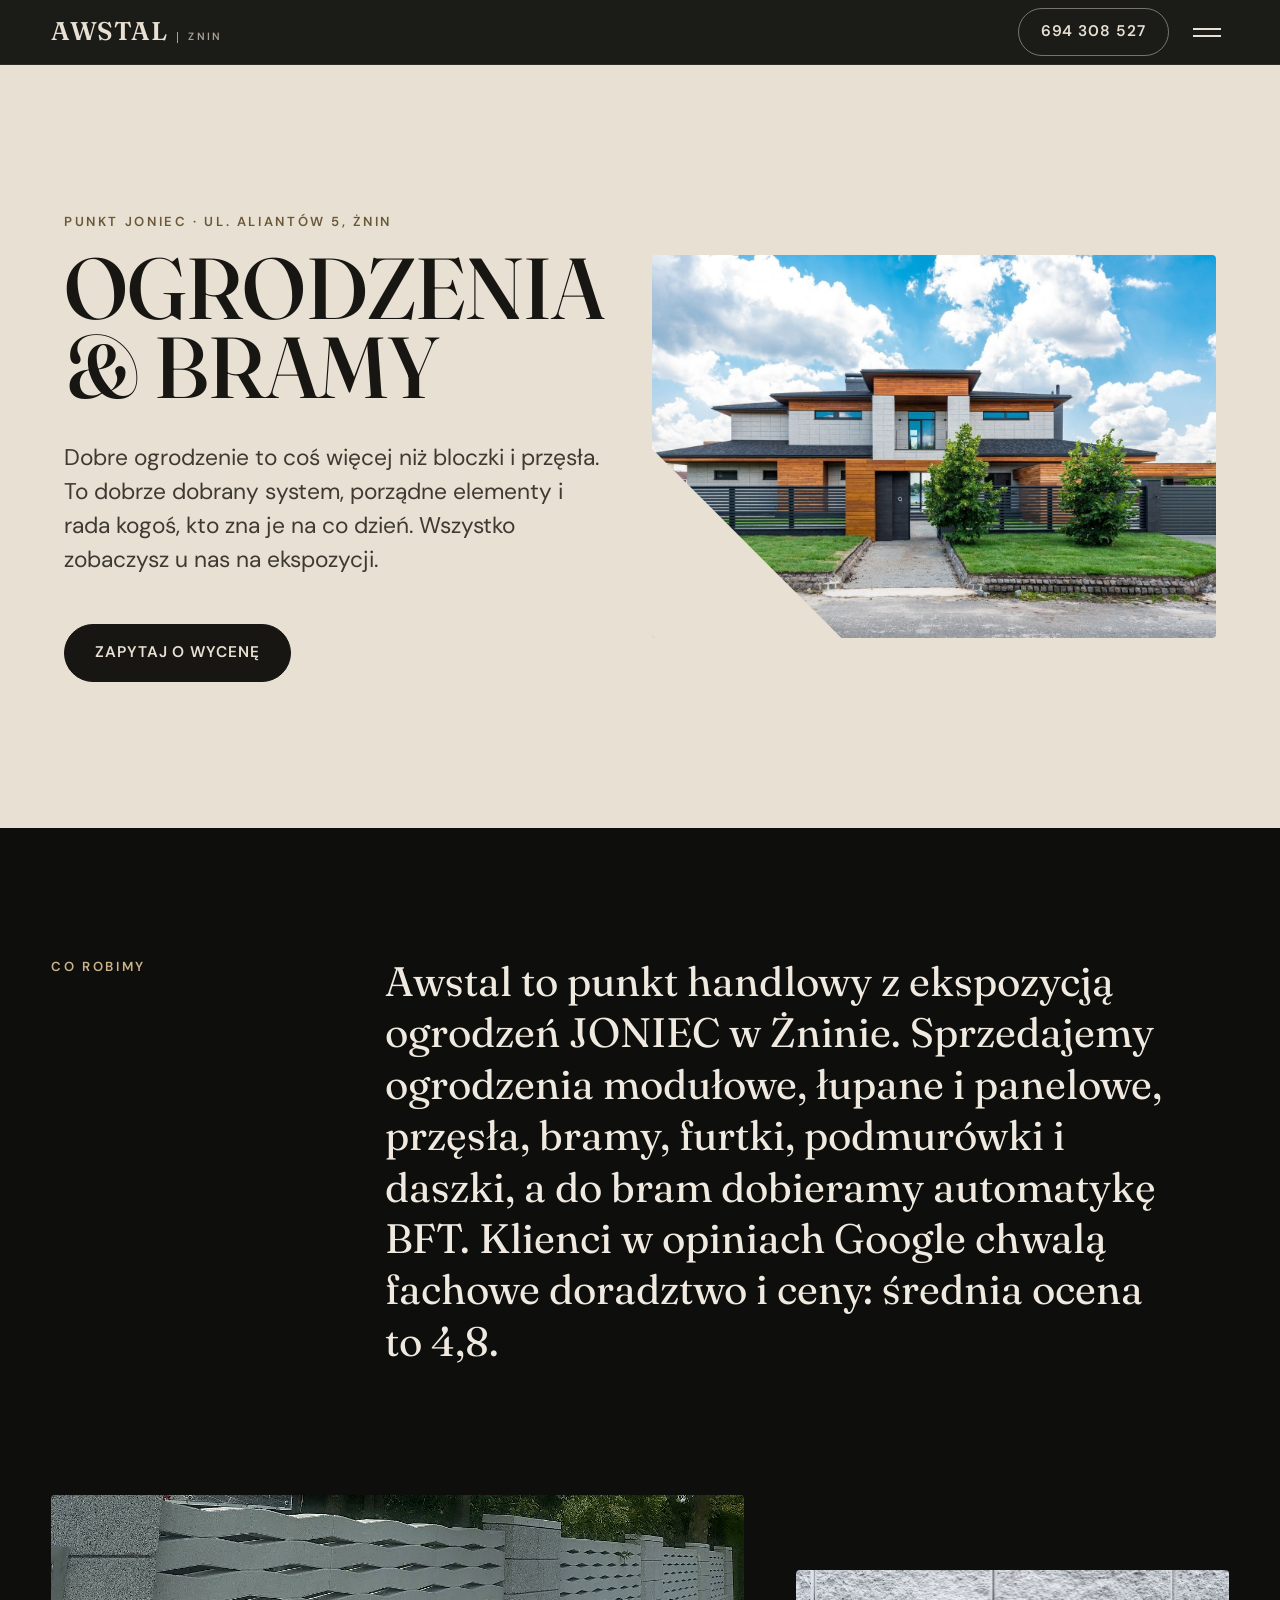
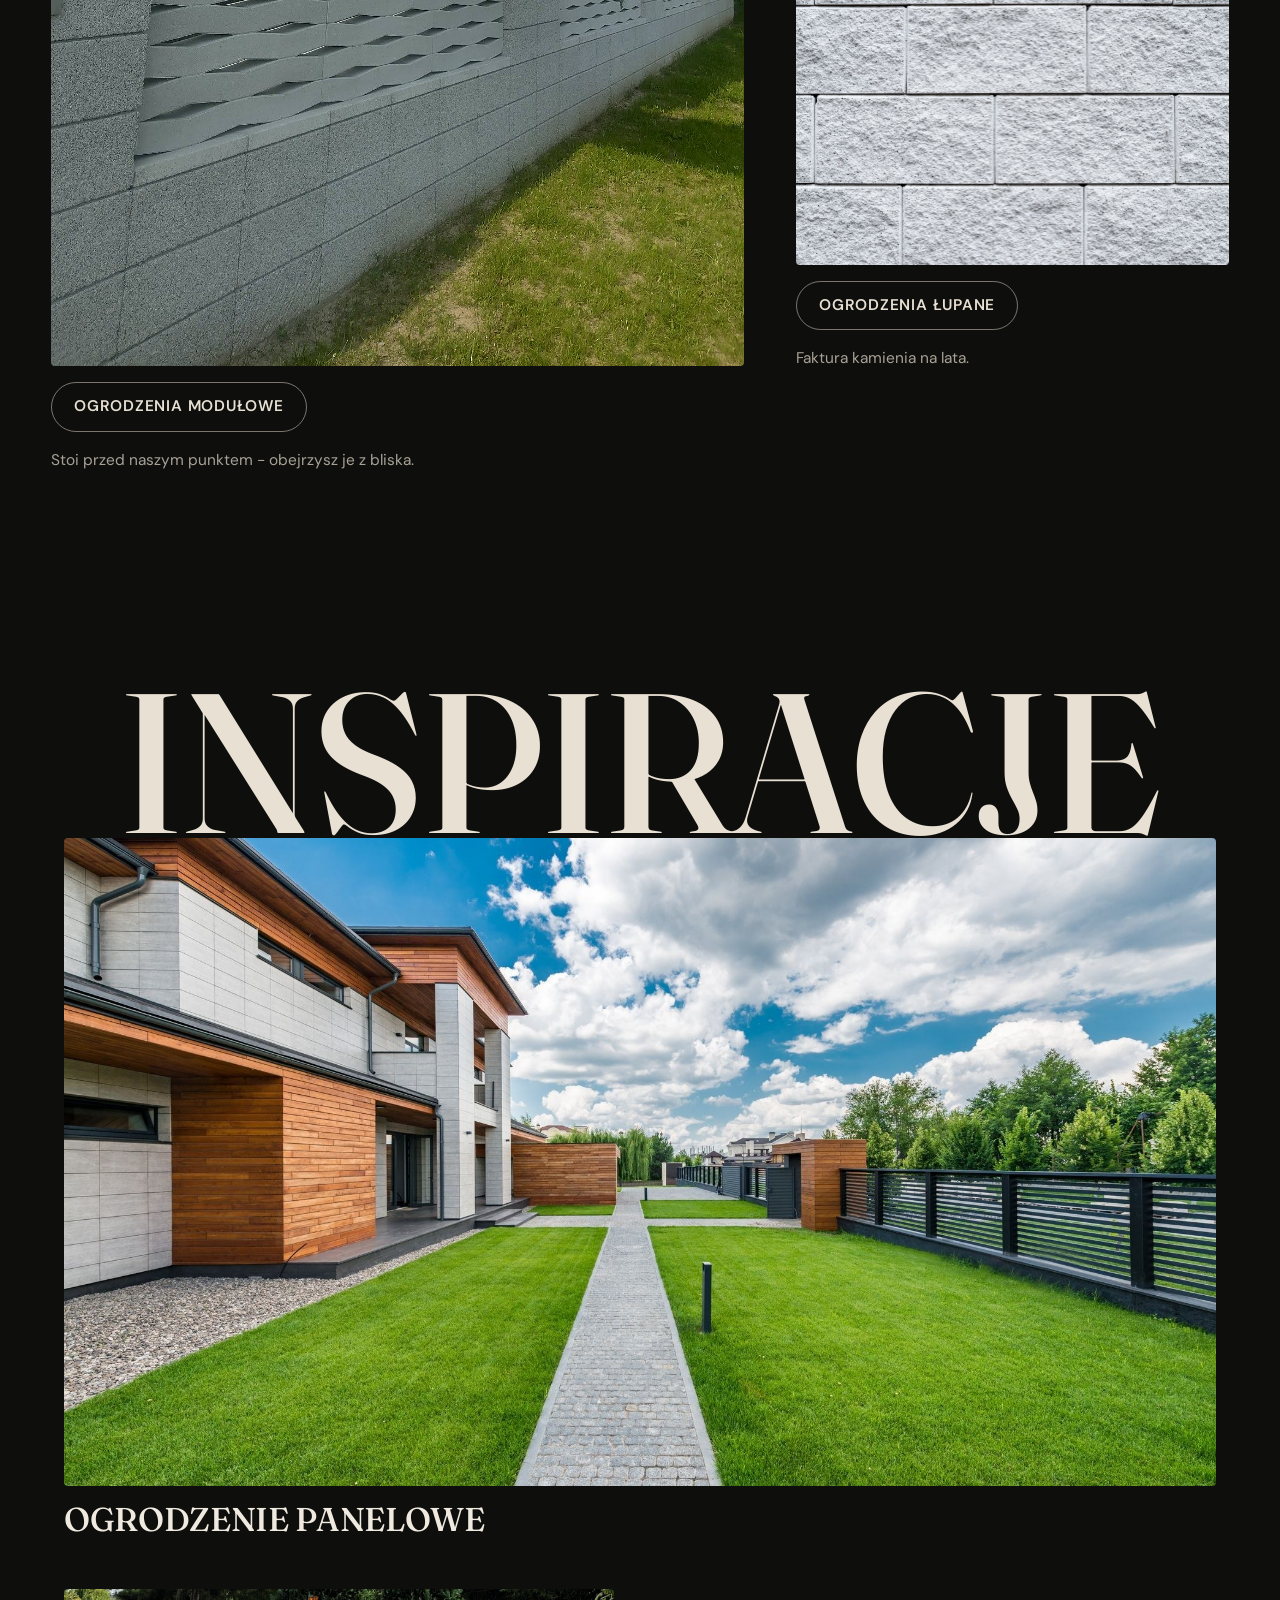
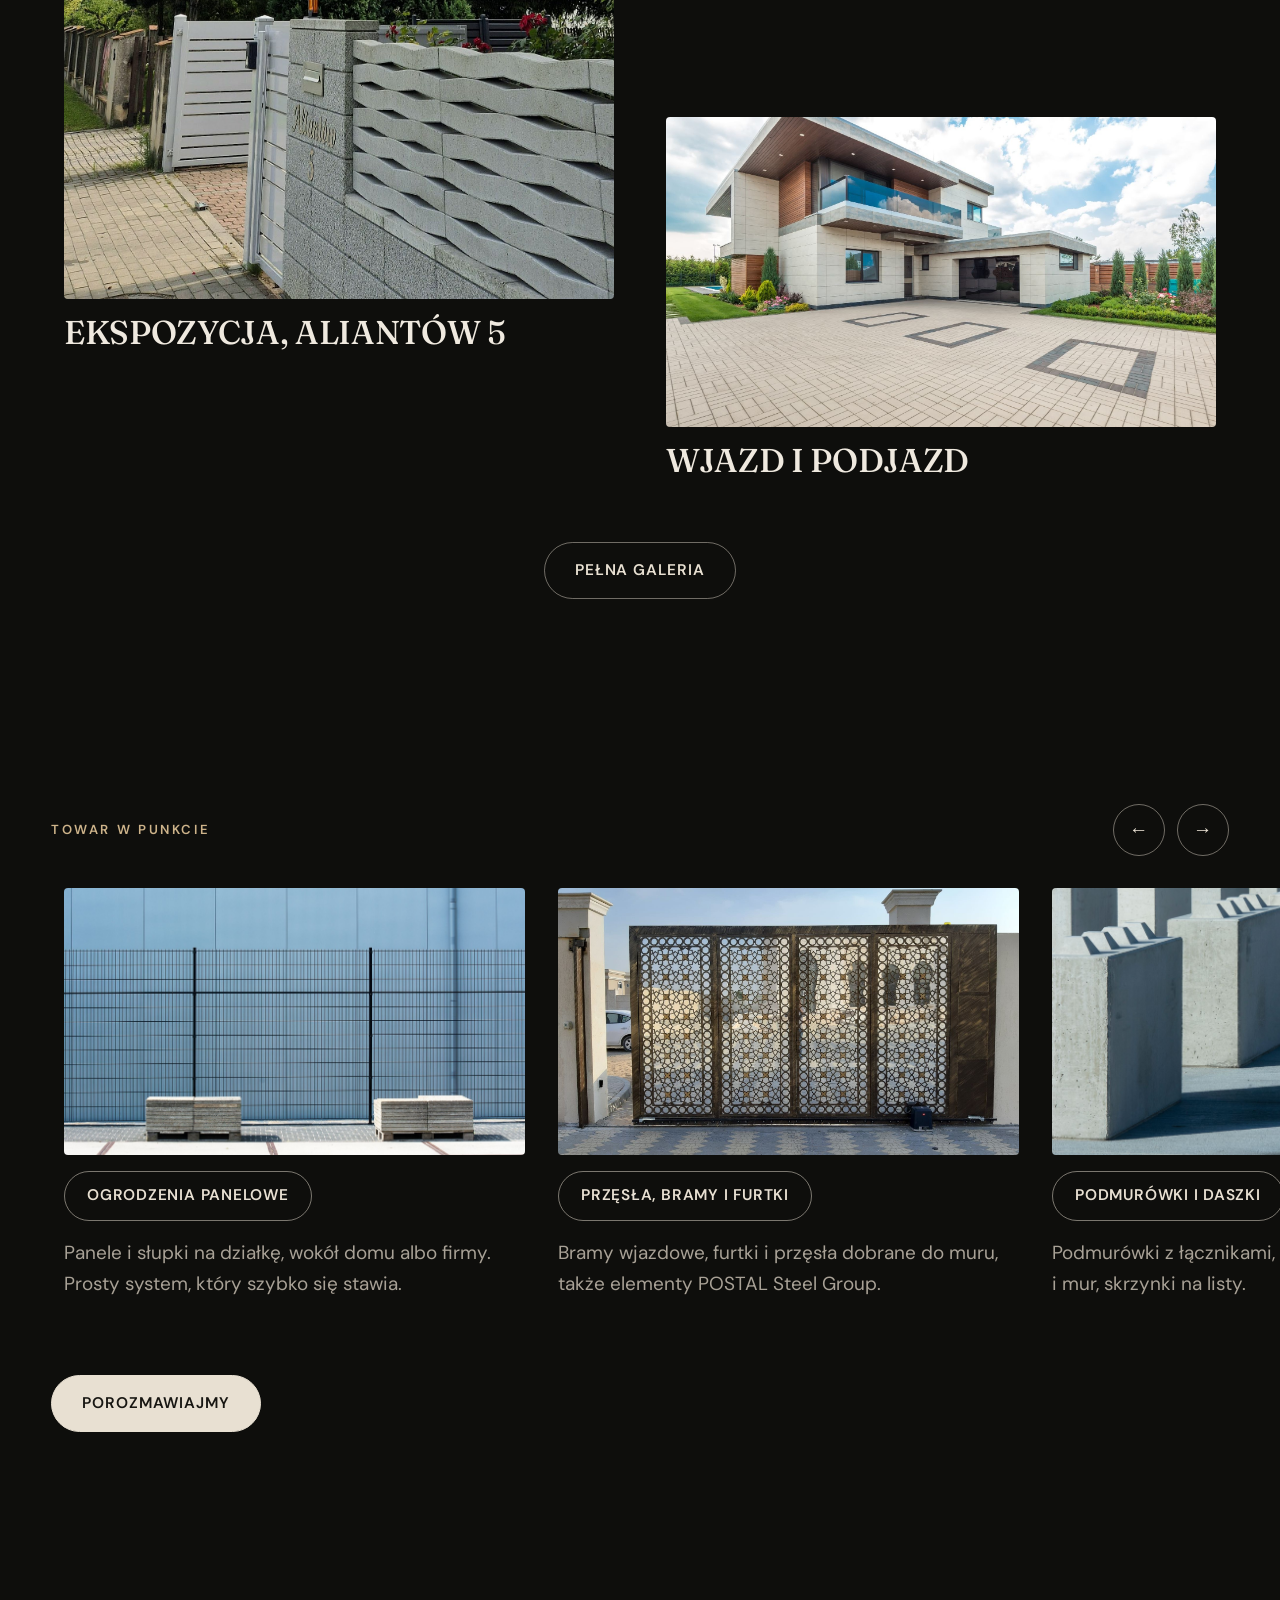
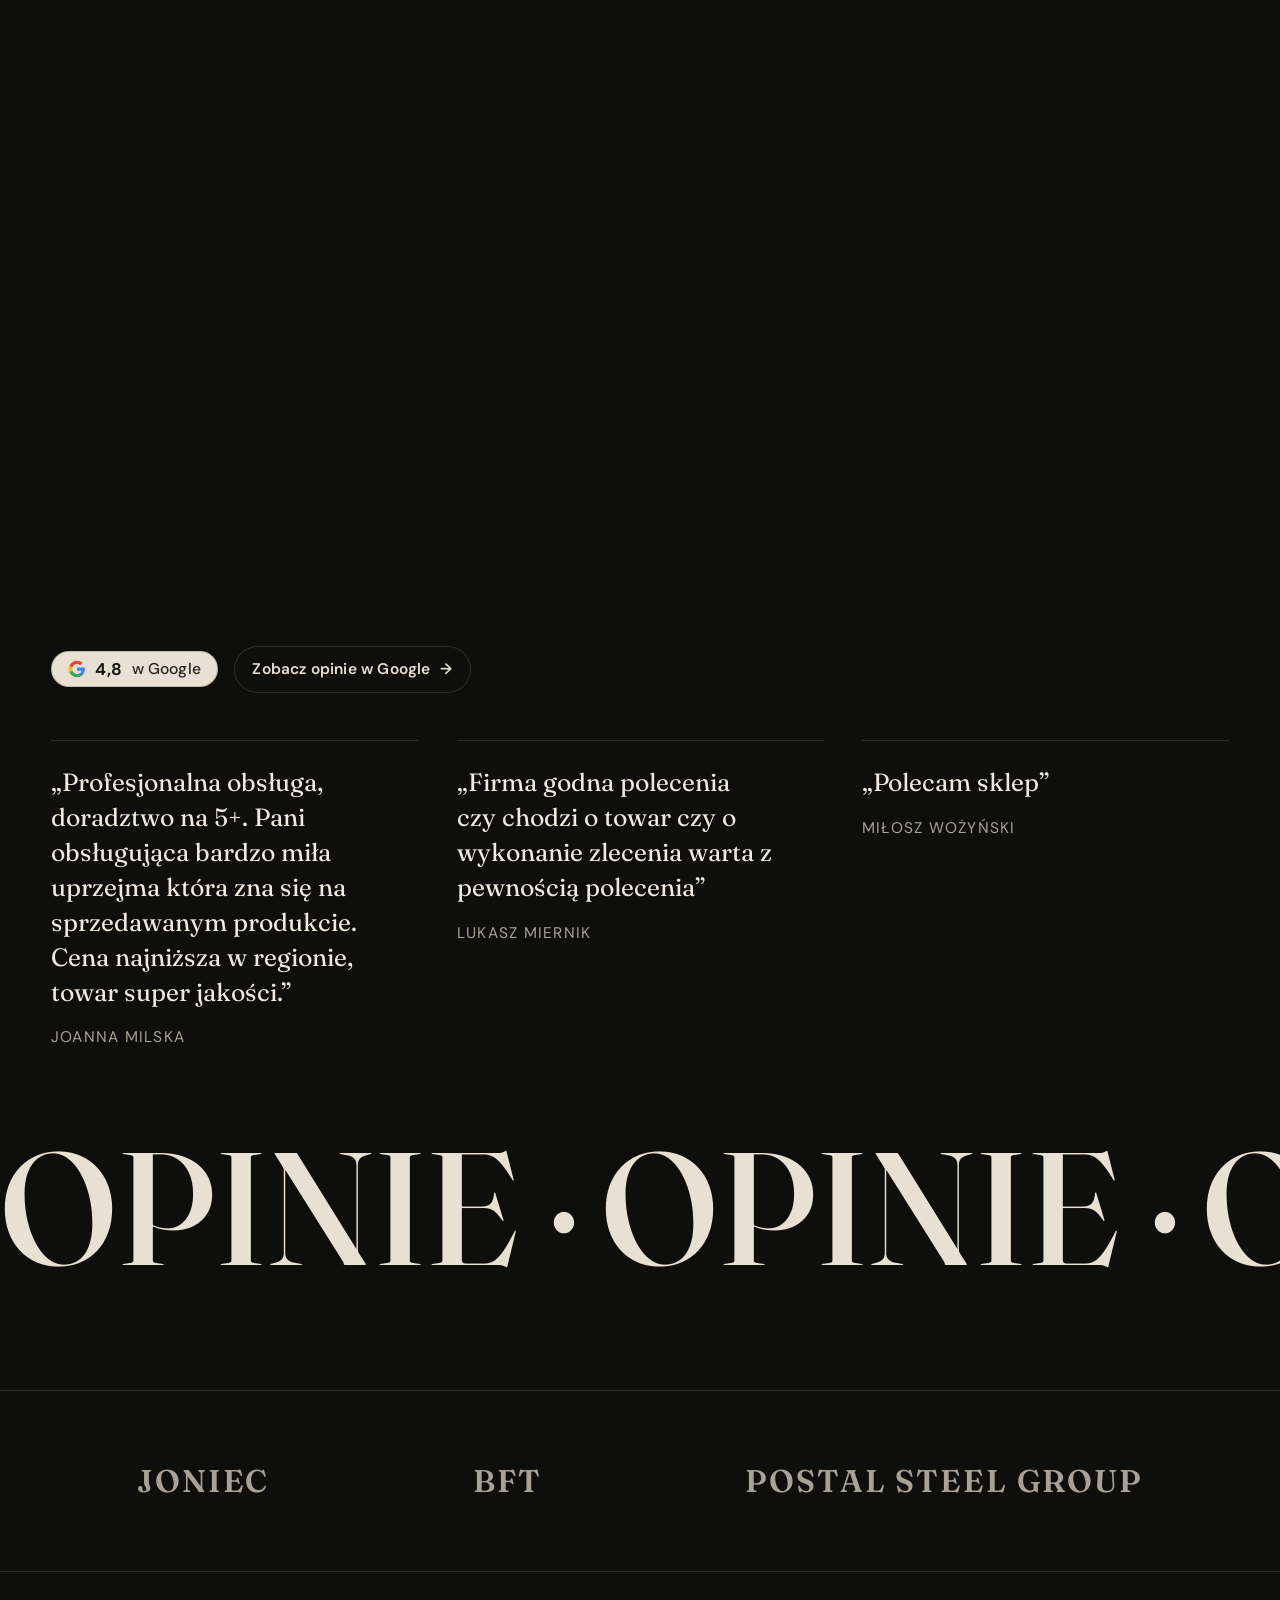
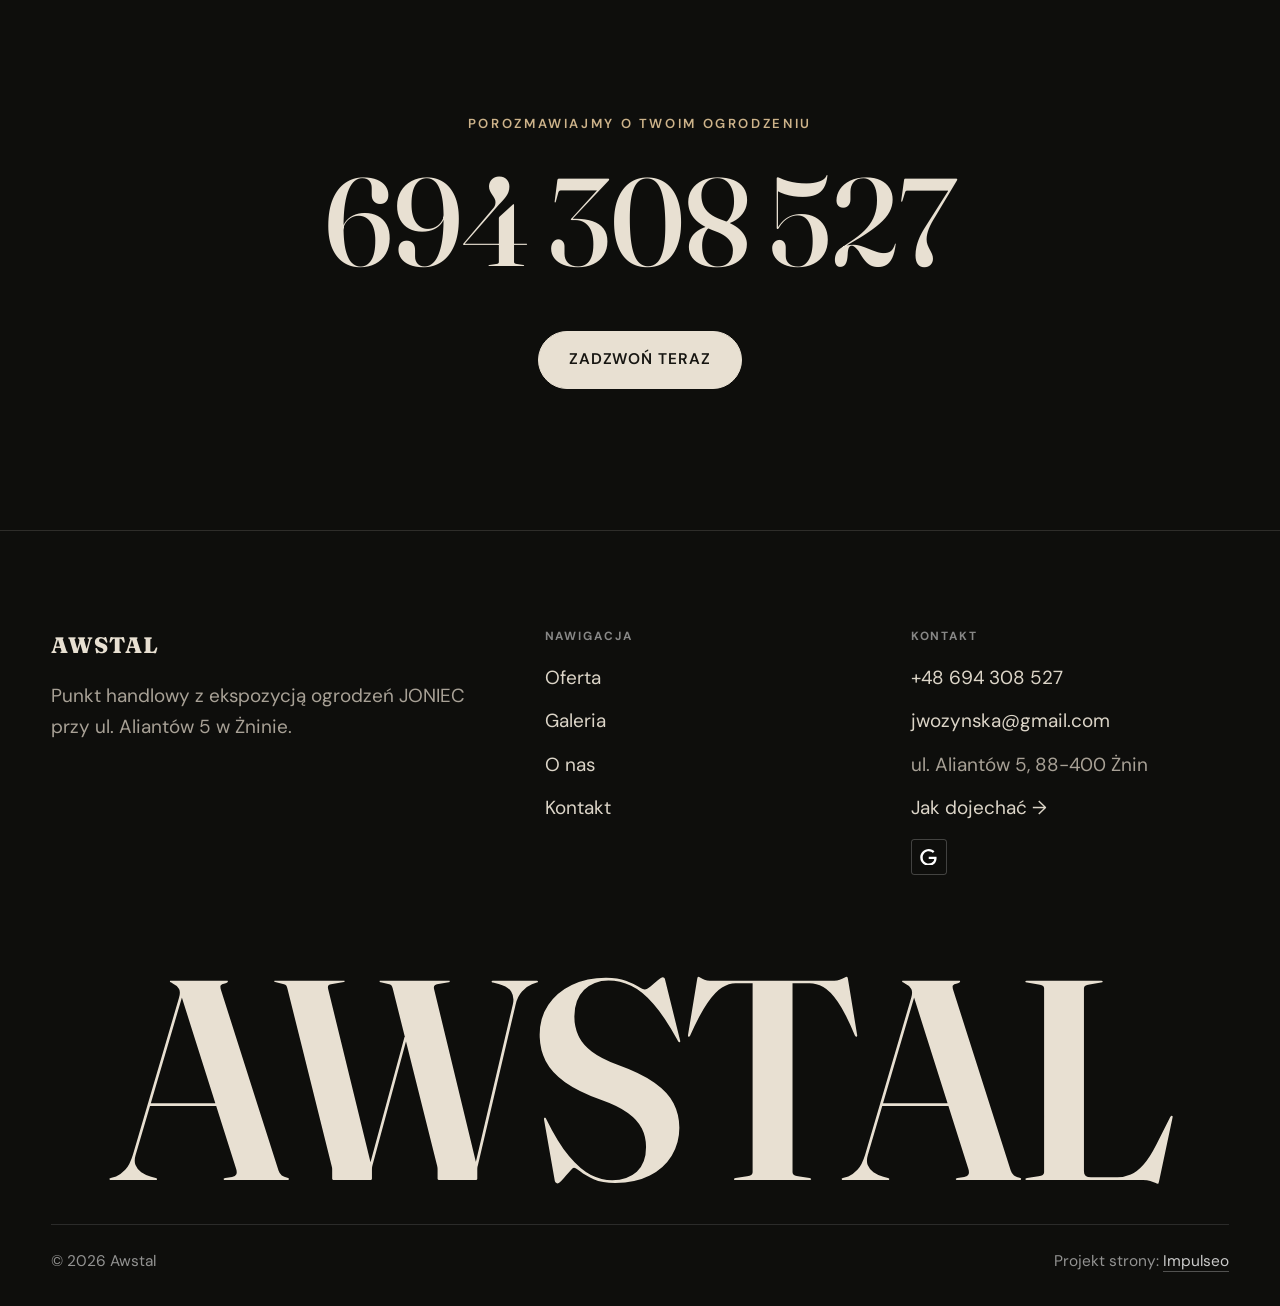
==== commit a44ee047: "[claude-edit][cmt:f609ffbc-578b-410a-b48d-9c34867930c7] Układ i styl jak klindworthroofing.com: beżo" ====
--- a/index.html
+++ b/index.html
@@ -20,10 +20,10 @@
 <script type="application/ld+json">{"@context": "https://schema.org", "@type": "LocalBusiness", "name": "Awstal", "url": "https://impulseo-pl.github.io/awstal/", "telephone": "+48694308527", "image": "https://impulseo-pl.github.io/awstal/img/og.jpg", "areaServed": "Żnin", "sameAs": ["https://maps.google.com/?cid=13317157777396604055&g_mp=Cidnb29nbGUubWFwcy5wbGFjZXMudjEuUGxhY2VzLlNlYXJjaFRleHQQAhgEIAA"]}</script>
 <link rel="preconnect" href="https://fonts.googleapis.com">
 <link rel="preconnect" href="https://fonts.gstatic.com" crossorigin>
-<link href="https://fonts.googleapis.com/css2?family=Space+Grotesk:wght@500;600;700&family=DM+Sans:opsz,wght@9..40,400;9..40,500;9..40,600&display=swap" rel="stylesheet">
-<link rel="stylesheet" href="assets/styles.css?v=1dbcea73">
+<link href="https://fonts.googleapis.com/css2?family=Fraunces:opsz,wght@9..144,500;9..144,600&family=DM+Sans:opsz,wght@9..40,400;9..40,500;9..40,600&display=swap" rel="stylesheet">
+<link rel="stylesheet" href="assets/styles.css?v=20261028">
 </head>
-<body>
+<body class="kl">
 
 <header class="nav">
   <div class="wrap nav-inner">
@@ -33,147 +33,101 @@
       <a href="realizacje.html">Galeria</a>
       <a href="o-nas.html">O nas</a>
       <a href="kontakt.html">Kontakt</a>
-      <a href="tel:+48694308527" class="btn btn-accent">Zadzwoń +48 694 308 527</a>
+      <a href="tel:+48694308527" class="btn btn-accent">+48 694 308 527</a>
     </nav>
+    <a class="kl-navphone" href="tel:+48694308527">694 308 527</a>
     <button class="nav-toggle" aria-label="Menu"><span></span><span></span><span></span></button>
   </div>
 </header>
 
 <main>
-<section class="hero-fach">
-  <img class="hf-photo" src="img/hero.jpg" fetchpriority="high" data-rotate="img/g11.jpg" alt="Awstal" width="1880" height="1010">
-  <div class="hf-panel">
-    <div class="hf-inner">
-      <span class="hf-kicker">Ogrodzenia JONIEC · Żnin</span>
-      <h1 class="hf-title">Ogrodzenie, które <em>zobaczysz przed zakupem</em></h1>
-      <p class="hf-lead">Punkt handlowy z ekspozycją ogrodzeń JONIEC przy ul. Aliantów 5 w Żninie.</p>
-      <a class="hf-phone" href="tel:+48694308527"><span class="hf-phone-lab">Zadzwoń teraz</span><span class="hf-phone-num"><svg class="ico-tel" width="16" height="16" viewBox="0 0 24 24" fill="none" aria-hidden="true"><path d="M6.6 10.8a15.5 15.5 0 0 0 6.6 6.6l2.2-2.2a1 1 0 0 1 1-.24 11.4 11.4 0 0 0 3.6.58 1 1 0 0 1 1 1V20a1 1 0 0 1-1 1A17 17 0 0 1 3 4a1 1 0 0 1 1-1h3.5a1 1 0 0 1 1 1c0 1.25.2 2.46.58 3.6a1 1 0 0 1-.25 1l-2.23 2.2Z" fill="currentColor"/></svg> +48 694 308 527</span></a>
-      <div class="hf-actions">
-        <a href="kontakt.html" class="btn btn-accent">Zadzwoń i zapytaj <span class="arr">→</span></a>
-        <a href="tel:+48694308527" class="btn btn-ghost hf-ghost">Zadzwoń +48 694 308 527</a>
-      </div>
-      <div class="hf-trust"><svg class="ico-star" width="14" height="14" viewBox="0 0 24 24" style="vertical-align:-2px" aria-hidden="true"><path d="M12 2.8l2.85 5.8 6.4.93-4.63 4.5 1.1 6.37L12 17.4l-5.72 3 1.1-6.37-4.63-4.5 6.4-.93L12 2.8Z" fill="currentColor"/></svg> Ocena 4,8 w Google</div>
+<section class="hero-fach kl-banner">
+  <figure class="kl-banner-img"><img src="img/hero.jpg" fetchpriority="high" alt="Nowoczesny dom z ogrodzeniem panelowym i bramą" width="1880" height="1010"><span class="kl-banner-mark" aria-hidden="true"></span></figure>
+  <div class="kl-banner-copy">
+    <p class="kl-sub">Punkt JONIEC · ul. Aliantów 5, Żnin</p>
+    <h1 class="kl-title">Ogrodzenia &amp; bramy</h1>
+    <p class="kl-lead">Dobre ogrodzenie to coś więcej niż bloczki i przęsła. To dobrze dobrany system, porządne elementy i rada kogoś, kto zna je na co dzień. Wszystko zobaczysz u nas na ekspozycji.</p>
+    <a href="kontakt.html" class="kl-btn">Zapytaj o wycenę</a>
+  </div>
+</section>
+
+<section class="kl-black kl-intro">
+  <div class="wrap kl-intro-in">
+    <p class="kl-sub reveal">Co robimy</p>
+    <p class="kl-intro-txt reveal">Awstal to punkt handlowy z ekspozycją ogrodzeń JONIEC w Żninie. Sprzedajemy ogrodzenia modułowe, łupane i panelowe, przęsła, bramy, furtki, podmurówki i daszki, a do bram dobieramy automatykę BFT. Klienci w opiniach Google chwalą fachowe doradztwo i ceny: średnia ocena to 4,8.</p>
+  </div>
+</section>
+
+<section class="kl-black kl-duo-sec">
+  <div class="wrap kl-duo">
+    <a class="kl-duo-item reveal" href="oferta.html">
+      <figure><img src="img/g1.jpg" alt="Ogrodzenie modułowe z bloczków JONIEC" loading="lazy" width="1600" height="863" decoding="async"></figure>
+      <span class="kl-pill">Ogrodzenia modułowe</span>
+      <span class="kl-foot">Stoi przed naszym punktem - obejrzysz je z bliska.</span>
+    </a>
+    <a class="kl-duo-item kl-duo-small reveal" href="oferta.html">
+      <figure><img src="img/g2.jpg" alt="Bloczki łupane o fakturze kamienia" loading="lazy" width="1733" height="1300" decoding="async"></figure>
+      <span class="kl-pill">Ogrodzenia łupane</span>
+      <span class="kl-foot">Faktura kamienia na lata.</span>
+    </a>
+  </div>
+</section>
+
+<section class="kl-black kl-work">
+  <div class="kl-work-items">
+    <div class="kl-work-title"><h2 class="kl-huge">Inspiracje</h2></div>
+    <a class="kl-proj reveal" href="realizacje.html"><figure><img src="img/g11.jpg" alt="Dom z ogrodzeniem panelowym i ścieżką w ogrodzie" loading="lazy" width="1880" height="1255" decoding="async"></figure><h3>Ogrodzenie panelowe</h3></a>
+    <a class="kl-proj reveal" href="realizacje.html"><figure><img src="img/g5.jpg" alt="Ogrodzenie modułowe przy punkcie Awstal w Żninie" loading="lazy" width="1600" height="780" decoding="async"></figure><h3>Ekspozycja, Aliantów 5</h3></a>
+    <a class="kl-proj reveal" href="realizacje.html"><figure><img src="img/g7.jpg" alt="Nowoczesny dom z podjazdem z kostki" loading="lazy" width="1880" height="1255" decoding="async"></figure><h3>Wjazd i podjazd</h3></a>
+  </div>
+  <div class="wrap kl-work-more reveal"><a href="realizacje.html" class="kl-btn kl-btn-alt">Pełna galeria</a></div>
+</section>
+
+<section class="kl-black kl-svc">
+  <div class="wrap kl-svc-head reveal">
+    <p class="kl-sub">Towar w punkcie</p>
+    <div class="kl-svc-nav" aria-hidden="true"><button type="button" class="kl-arr" data-dir="-1">←</button><button type="button" class="kl-arr" data-dir="1">→</button></div>
+  </div>
+  <div class="kl-svc-track">
+    <article class="kl-svc-item"><a href="oferta.html"><img src="img/g3.jpg" alt="Ogrodzenie panelowe" loading="lazy" width="1880" height="1253" decoding="async"></a><a class="kl-pill" href="oferta.html">Ogrodzenia panelowe</a><p>Panele i słupki na działkę, wokół domu albo firmy. Prosty system, który szybko się stawia.</p></article>
+    <article class="kl-svc-item"><a href="oferta.html"><img src="img/g6.jpg" alt="Brama przesuwna z ażurowym wypełnieniem" loading="lazy" width="1733" height="1300" decoding="async"></a><a class="kl-pill" href="oferta.html">Przęsła, bramy i furtki</a><p>Bramy wjazdowe, furtki i przęsła dobrane do muru, także elementy POSTAL Steel Group.</p></article>
+    <article class="kl-svc-item"><a href="oferta.html"><img src="img/g4.jpg" alt="Betonowe elementy ogrodzeniowe" loading="lazy" width="1880" height="1253" decoding="async"></a><a class="kl-pill" href="oferta.html">Podmurówki i daszki</a><p>Podmurówki z łącznikami, daszki betonowe na słupki i mur, skrzynki na listy.</p></article>
+    <article class="kl-svc-item"><a href="oferta.html"><img src="img/about.jpg" alt="Wjazd z bramą do nowoczesnego domu" loading="lazy" width="1880" height="1255" decoding="async"></a><a class="kl-pill" href="oferta.html">Automatyka do bram</a><p>Napędy BFT do bram przesuwnych i skrzydłowych. Podpowiemy, który pasuje do Twojej bramy.</p></article>
+    <article class="kl-svc-item"><a href="oferta.html"><img src="img/g8.jpg" alt="Kute wypełnienie furtki" loading="lazy" width="1840" height="1218" decoding="async"></a><a class="kl-pill" href="oferta.html">Doradztwo na miejscu</a><p>Mówisz, co chcesz ogrodzić, a my podpowiadamy system i wszystko, co trzeba do niego dobrać.</p></article>
+  </div>
+  <div class="wrap kl-svc-cta reveal"><a href="kontakt.html" class="kl-btn">Porozmawiajmy</a></div>
+</section>
+
+<section class="stopklatka" aria-hidden="true">
+  <div class="stk-bg" style="background-image:url(img/g9.jpg)"></div>
+</section>
+
+<section class="opinie kl-black kl-kudos">
+  <div class="wrap">
+    <div class="kl-kudos-top">
+      <p class="op-meta reveal"><span class="g-badge"><svg class="gb-ico" viewBox="0 0 24 24" width="18" height="18" aria-hidden="true"><path fill="#4285F4" d="M22.56 12.25c0-.78-.07-1.53-.2-2.25H12v4.26h5.92c-.26 1.37-1.04 2.53-2.21 3.31v2.77h3.57c2.08-1.92 3.28-4.74 3.28-8.09z"/><path fill="#34A853" d="M12 23c2.97 0 5.46-.98 7.28-2.66l-3.57-2.77c-.98.66-2.23 1.06-3.71 1.06-2.86 0-5.29-1.93-6.16-4.53H2.18v2.84C3.99 20.53 7.7 23 12 23z"/><path fill="#FBBC05" d="M5.84 14.09c-.22-.66-.35-1.36-.35-2.09s.13-1.43.35-2.09V7.07H2.18C1.43 8.55 1 10.22 1 12s.43 3.45 1.18 4.93l2.85-2.22.81-.62z"/><path fill="#EA4335" d="M12 5.38c1.62 0 3.06.56 4.21 1.64l3.15-3.15C17.45 2.09 14.97 1 12 1 7.7 1 3.99 3.47 2.18 7.07l3.66 2.84c.87-2.6 3.3-4.53 6.16-4.53z"/></svg><b class="gb-ocena">4,8</b><span class="gb-txt">w Google</span></span>
+      <a class="op-google" href="https://maps.google.com/?cid=13317157777396604055&amp;g_mp=Cidnb29nbGUubWFwcy5wbGFjZXMudjEuUGxhY2VzLlNlYXJjaFRleHQQAhgEIAA" target="_blank" rel="noopener"><span>Zobacz opinie w Google</span><span class="arr">→</span></a></p>
+    </div>
+    <div class="kl-kudos-track">
+      <figure class="kl-quote reveal"><blockquote>„Profesjonalna obsługa, doradztwo na 5+. Pani obsługująca bardzo miła uprzejma która zna się na sprzedawanym produkcie. Cena najniższa w regionie, towar super jakości.”</blockquote><figcaption>Joanna Milska</figcaption></figure>
+      <figure class="kl-quote reveal"><blockquote>„Firma godna polecenia czy chodzi o towar czy o wykonanie zlecenia warta z pewnością polecenia”</blockquote><figcaption>Lukasz Miernik</figcaption></figure>
+      <figure class="kl-quote reveal"><blockquote>„Polecam sklep”</blockquote><figcaption>Miłosz Wożyński</figcaption></figure>
     </div>
   </div>
+  <div class="kl-scroll-title" aria-hidden="true"><span>Opinie · Opinie · Opinie · Opinie · Opinie · Opinie ·&nbsp;</span><span>Opinie · Opinie · Opinie · Opinie · Opinie · Opinie ·&nbsp;</span></div>
 </section>
-<section class="objawy">
-  <div class="wrap">
-    <div class="head reveal">
-      <span class="eyebrow">Co u nas kupisz</span>
-      <h2>Najczęściej pytacie o</h2>
-      <p>Zadzwoń albo wpadnij na Aliantów 5 - pokażemy elementy na ekspozycji i sprawdzimy, co jest na miejscu.</p>
-    </div>
-    <div class="obj-grid">
-      <a class="obj-tile reveal" href="kontakt.html"><span class="ot-row"><span class="ot-name">Ogrodzenia modułowe</span><span class="ot-arr" aria-hidden="true">→</span></span></a>
-      <a class="obj-tile reveal" href="kontakt.html"><span class="ot-row"><span class="ot-name">Bloczki łupane</span><span class="ot-arr" aria-hidden="true">→</span></span></a>
-      <a class="obj-tile reveal" href="kontakt.html"><span class="ot-row"><span class="ot-name">Przęsła i bramy</span><span class="ot-arr" aria-hidden="true">→</span></span></a>
-      <a class="obj-tile reveal" href="kontakt.html"><span class="ot-row"><span class="ot-name">Podmurówki i daszki</span><span class="ot-arr" aria-hidden="true">→</span></span></a>
-      <a class="obj-tile reveal" href="kontakt.html"><span class="ot-row"><span class="ot-name">Automatyka do bram</span><span class="ot-arr" aria-hidden="true">→</span></span></a>
-    </div>
+
+<section class="kl-black kl-brands" aria-label="Marki w ofercie">
+  <div class="wrap kl-brands-in">
+    <span>JONIEC</span><span>BFT</span><span>POSTAL Steel Group</span>
   </div>
 </section>
-<section class="opinie-mini" aria-label="Opinie klientów">
-  <div class="wrap">
-    <div class="om-row">
-      <div class="om-item reveal"><blockquote>„Profesjonalna obsługa, doradztwo na 5+.”</blockquote><span class="om-autor">Joanna Milska</span></div>
-      <div class="om-item reveal"><blockquote>„Firma godna polecenia czy chodzi o towar czy o wykonanie zlecenia warta z pewnością polecenia”</blockquote><span class="om-autor">Lukasz Miernik</span></div>
-      <div class="om-item reveal"><blockquote>„Polecam sklep”</blockquote><span class="om-autor">Miłosz Wożyński</span></div>
-    </div>
-  </div>
-</section>
-<section class="gateways-band">
-  <div class="wrap">
-    <div class="gateways">
-      <a href="oferta.html" class="gateway reveal"><img src="img/g1.jpg" alt="Ogrodzenia modułowe" loading="lazy" width="1600" height="863" decoding="async"><span class="g-ttl">Ogrodzenia modułowe</span></a>
-      <a href="oferta.html" class="gateway reveal"><img src="img/g2.jpg" alt="Ogrodzenia łupane" loading="lazy" width="1733" height="1300" decoding="async"><span class="g-ttl">Ogrodzenia łupane</span></a>
-      <a href="oferta.html" class="gateway reveal"><img src="img/g3.jpg" alt="Ogrodzenia panelowe" loading="lazy" width="1880" height="1253" decoding="async"><span class="g-ttl">Ogrodzenia panelowe</span></a>
-    </div>
-  </div>
-</section>
-<section class="proces proces-os fachowcy">
-  <div class="wrap proc-grid">
-    <div class="proc-side">
-      <div class="head reveal">
-        <span class="eyebrow">Jak pracujemy</span>
-        <h2>Wiesz, na czym stoisz - na każdym etapie</h2>
-        <p>Od pierwszego telefonu do odbioru towaru, krok po kroku.</p>
-      </div>
-      <div class="proc-count" aria-hidden="true"><span class="pc-cur">01</span><span class="pc-all">/ 04</span></div>
-      <div class="proc-bar" aria-hidden="true"><i></i></div>
-      <p class="proc-now" aria-hidden="true">Telefon albo wizyta</p>
-    </div>
-    <ol class="proces-line">
-      <li class="reveal"><span class="pno">01</span><h3>Telefon albo wizyta</h3><p>Dzwonisz pod 694 308 527 albo przyjeżdżasz na Aliantów 5 w godzinach otwarcia.</p></li>
-      <li class="reveal"><span class="pno">02</span><h3>Ekspozycja</h3><p>Oglądasz bloczki, przęsła i bramy na żywo, w realnym kolorze i fakturze.</p></li>
-      <li class="reveal"><span class="pno">03</span><h3>Dobór elementów</h3><p>Mówisz, co chcesz ogrodzić. Podpowiadamy system i to, co trzeba do niego dobrać.</p></li>
-      <li class="reveal"><span class="pno">04</span><h3>Zamówienie</h3><p>Ustalamy listę elementów i termin odbioru towaru.</p></li>
-    </ol>
-  </div>
-</section>
-<section>
-  <div class="wrap">
-    <div class="head reveal">
-      <span class="eyebrow">Galeria</span>
-      <h2>Ekspozycja i inspiracje</h2>
-      <p>Ogrodzenie przed naszym punktem przy Aliantów 5 oraz przykłady ogrodzeń, bram i podjazdów, które pomogą wybrać styl.</p>
-    </div>
-    <div class="gallery">
-      <div class="tile t-two3 reveal"><img src="img/g4.jpg" alt="Awstal" loading="lazy" width="1880" height="1253" decoding="async"></div>
-      <div class="tile t-third reveal"><img src="img/g5.jpg" alt="Awstal" loading="lazy" width="1600" height="780" decoding="async"></div>
-      <div class="tile t-third reveal"><img src="img/g6.jpg" alt="Awstal" loading="lazy" width="1733" height="1300" decoding="async"></div>
-      <div class="tile t-third reveal"><img src="img/g7.jpg" alt="Awstal" loading="lazy" width="1880" height="1255" decoding="async"></div>
-      <div class="tile t-third reveal"><img src="img/g8.jpg" alt="Awstal" loading="lazy" width="1840" height="1218" decoding="async"></div>
-    </div>
-    <div style="margin-top:var(--space-7)" class="reveal"><a href="realizacje.html" class="btn btn-accent">Pełna galeria <span class="arr">→</span></a></div>
-  </div>
-</section>
-<section class="fach-uslugi">
-  <div class="wrap">
-    <div class="head reveal">
-      <span class="eyebrow">Towar w punkcie</span>
-      <h2>Ogrodzenia, bramy i dodatki</h2>
-      <p>Co znajdziesz w punkcie przy Aliantów 5.</p>
-    </div>
-    <ul class="fu-list">
-      <li class="fu-row reveal"><div class="fu-name">Ogrodzenia modułowe</div><div class="fu-desc">Bloczki JONIEC, z których składa się mur, słupki i wypełnienie. Takie ogrodzenie stoi przed naszym punktem, więc możesz je obejrzeć z bliska.</div><a class="fu-cta" href="kontakt.html">Zapytaj <span class="arr">→</span></a></li>
-      <li class="fu-row reveal"><div class="fu-name">Ogrodzenia łupane</div><div class="fu-desc">Bloczki o fakturze łupanego kamienia na słupki, murki i podmurówki. Pasują do przęseł stalowych i do bram.</div><a class="fu-cta" href="kontakt.html">Zapytaj <span class="arr">→</span></a></li>
-      <li class="fu-row reveal"><div class="fu-name">Ogrodzenia panelowe</div><div class="fu-desc">Panele i słupki na działkę, wokół domu albo firmy. Prosty system, który szybko się stawia.</div><a class="fu-cta" href="kontakt.html">Zapytaj <span class="arr">→</span></a></li>
-      <li class="fu-row reveal"><div class="fu-name">Przęsła, bramy i furtki</div><div class="fu-desc">Przęsła ogrodzeniowe, bramy wjazdowe i furtki dobrane do wybranego muru, oraz elementy do bram, ogrodzeń i balustrad POSTAL Steel Group.</div><a class="fu-cta" href="kontakt.html">Zapytaj <span class="arr">→</span></a></li>
-      <li class="fu-row reveal"><div class="fu-name">Podmurówki, łączniki i daszki</div><div class="fu-desc">Podmurówki z łącznikami, daszki betonowe na słupki i mur, a do tego skrzynki na listy.</div><a class="fu-cta" href="kontakt.html">Zapytaj <span class="arr">→</span></a></li>
-      <li class="fu-row reveal"><div class="fu-name">Automatyka do bram</div><div class="fu-desc">Napędy BFT do bram przesuwnych i skrzydłowych. Zapytaj, który pasuje do Twojej bramy.</div><a class="fu-cta" href="kontakt.html">Zapytaj <span class="arr">→</span></a></li>
-    </ul>
-    <div style="margin-top:var(--space-7)" class="reveal"><a href="oferta.html" class="btn btn-ghost">Pełna oferta <span class="arr">→</span></a></div>
-  </div>
-</section>
-<section class="stopklatka" aria-hidden="true">
-  <div class="stk-bg" style="background-image:url(img/g10.jpg)"></div>
-</section>
-<section class="opinie">
-  <div class="wrap">
-    <div class="head center reveal">
-      <span class="eyebrow">Opinie</span>
-      <h2>Co mówią klienci</h2>
-    </div>
-    <p class="op-meta reveal"><span class="g-badge"><svg class="gb-ico" viewBox="0 0 24 24" width="18" height="18" aria-hidden="true"><path fill="#4285F4" d="M22.56 12.25c0-.78-.07-1.53-.2-2.25H12v4.26h5.92c-.26 1.37-1.04 2.53-2.21 3.31v2.77h3.57c2.08-1.92 3.28-4.74 3.28-8.09z"/><path fill="#34A853" d="M12 23c2.97 0 5.46-.98 7.28-2.66l-3.57-2.77c-.98.66-2.23 1.06-3.71 1.06-2.86 0-5.29-1.93-6.16-4.53H2.18v2.84C3.99 20.53 7.7 23 12 23z"/><path fill="#FBBC05" d="M5.84 14.09c-.22-.66-.35-1.36-.35-2.09s.13-1.43.35-2.09V7.07H2.18C1.43 8.55 1 10.22 1 12s.43 3.45 1.18 4.93l2.85-2.22.81-.62z"/><path fill="#EA4335" d="M12 5.38c1.62 0 3.06.56 4.21 1.64l3.15-3.15C17.45 2.09 14.97 1 12 1 7.7 1 3.99 3.47 2.18 7.07l3.66 2.84c.87-2.6 3.3-4.53 6.16-4.53z"/></svg><b class="gb-ocena">4,8</b><svg class="gb-stars" viewBox="0 0 90 18" width="74" height="14.8" aria-hidden="true"><g fill="currentColor" opacity=".26"><path transform="translate(0,0)" d="M9 1.6l2.2 4.46 4.92.72-3.56 3.47.84 4.9L9 12.74l-4.4 2.31.84-4.9L1.88 6.68l4.92-.72L9 1.6Z"/><path transform="translate(18,0)" d="M9 1.6l2.2 4.46 4.92.72-3.56 3.47.84 4.9L9 12.74l-4.4 2.31.84-4.9L1.88 6.68l4.92-.72L9 1.6Z"/><path transform="translate(36,0)" d="M9 1.6l2.2 4.46 4.92.72-3.56 3.47.84 4.9L9 12.74l-4.4 2.31.84-4.9L1.88 6.68l4.92-.72L9 1.6Z"/><path transform="translate(54,0)" d="M9 1.6l2.2 4.46 4.92.72-3.56 3.47.84 4.9L9 12.74l-4.4 2.31.84-4.9L1.88 6.68l4.92-.72L9 1.6Z"/><path transform="translate(72,0)" d="M9 1.6l2.2 4.46 4.92.72-3.56 3.47.84 4.9L9 12.74l-4.4 2.31.84-4.9L1.88 6.68l4.92-.72L9 1.6Z"/></g><clipPath id="gs960"><rect x="0" y="0" width="86.4" height="18"/></clipPath><g fill="#FBBC04" clip-path="url(#gs960)"><path transform="translate(0,0)" d="M9 1.6l2.2 4.46 4.92.72-3.56 3.47.84 4.9L9 12.74l-4.4 2.31.84-4.9L1.88 6.68l4.92-.72L9 1.6Z"/><path transform="translate(18,0)" d="M9 1.6l2.2 4.46 4.92.72-3.56 3.47.84 4.9L9 12.74l-4.4 2.31.84-4.9L1.88 6.68l4.92-.72L9 1.6Z"/><path transform="translate(36,0)" d="M9 1.6l2.2 4.46 4.92.72-3.56 3.47.84 4.9L9 12.74l-4.4 2.31.84-4.9L1.88 6.68l4.92-.72L9 1.6Z"/><path transform="translate(54,0)" d="M9 1.6l2.2 4.46 4.92.72-3.56 3.47.84 4.9L9 12.74l-4.4 2.31.84-4.9L1.88 6.68l4.92-.72L9 1.6Z"/><path transform="translate(72,0)" d="M9 1.6l2.2 4.46 4.92.72-3.56 3.47.84 4.9L9 12.74l-4.4 2.31.84-4.9L1.88 6.68l4.92-.72L9 1.6Z"/></g></svg><span class="gb-txt">w Google</span></span></p>
-    <p class="op-meta reveal"><a class="op-google" href="https://maps.google.com/?cid=13317157777396604055&amp;g_mp=Cidnb29nbGUubWFwcy5wbGFjZXMudjEuUGxhY2VzLlNlYXJjaFRleHQQAhgEIAA" target="_blank" rel="noopener"><svg class="op-g-ico" viewBox="0 0 24 24" width="17" height="17" aria-hidden="true"><path fill="#4285F4" d="M22.56 12.25c0-.78-.07-1.53-.2-2.25H12v4.26h5.92c-.26 1.37-1.04 2.53-2.21 3.31v2.77h3.57c2.08-1.92 3.28-4.74 3.28-8.09z"/><path fill="#34A853" d="M12 23c2.97 0 5.46-.98 7.28-2.66l-3.57-2.77c-.98.66-2.23 1.06-3.71 1.06-2.86 0-5.29-1.93-6.16-4.53H2.18v2.84C3.99 20.53 7.7 23 12 23z"/><path fill="#FBBC05" d="M5.84 14.09c-.22-.66-.35-1.36-.35-2.09s.13-1.43.35-2.09V7.07H2.18C1.43 8.55 1 10.22 1 12s.43 3.45 1.18 4.93l2.85-2.22.81-.62z"/><path fill="#EA4335" d="M12 5.38c1.62 0 3.06.56 4.21 1.64l3.15-3.15C17.45 2.09 14.97 1 12 1 7.7 1 3.99 3.47 2.18 7.07l3.66 2.84c.87-2.6 3.3-4.53 6.16-4.53z"/></svg><span>Zobacz opinie w Google</span><span class="arr">→</span></a></p>
-    <div class="opinie-grid">
-      <figure class="op-card reveal"><span class="op-star"><svg class="ico-star" width="14" height="14" viewBox="0 0 24 24" style="vertical-align:-2px" aria-hidden="true"><path d="M12 2.8l2.85 5.8 6.4.93-4.63 4.5 1.1 6.37L12 17.4l-5.72 3 1.1-6.37-4.63-4.5 6.4-.93L12 2.8Z" fill="currentColor"/></svg><svg class="ico-star" width="14" height="14" viewBox="0 0 24 24" style="vertical-align:-2px" aria-hidden="true"><path d="M12 2.8l2.85 5.8 6.4.93-4.63 4.5 1.1 6.37L12 17.4l-5.72 3 1.1-6.37-4.63-4.5 6.4-.93L12 2.8Z" fill="currentColor"/></svg><svg class="ico-star" width="14" height="14" viewBox="0 0 24 24" style="vertical-align:-2px" aria-hidden="true"><path d="M12 2.8l2.85 5.8 6.4.93-4.63 4.5 1.1 6.37L12 17.4l-5.72 3 1.1-6.37-4.63-4.5 6.4-.93L12 2.8Z" fill="currentColor"/></svg><svg class="ico-star" width="14" height="14" viewBox="0 0 24 24" style="vertical-align:-2px" aria-hidden="true"><path d="M12 2.8l2.85 5.8 6.4.93-4.63 4.5 1.1 6.37L12 17.4l-5.72 3 1.1-6.37-4.63-4.5 6.4-.93L12 2.8Z" fill="currentColor"/></svg><svg class="ico-star" width="14" height="14" viewBox="0 0 24 24" style="vertical-align:-2px" aria-hidden="true"><path d="M12 2.8l2.85 5.8 6.4.93-4.63 4.5 1.1 6.37L12 17.4l-5.72 3 1.1-6.37-4.63-4.5 6.4-.93L12 2.8Z" fill="currentColor"/></svg></span><blockquote>Profesjonalna obsługa, doradztwo na 5+. Pani obsługująca bardzo miła uprzejma która zna się na sprzedawanym produkcie. Cena najniższa w regionie, towar super jakości.</blockquote><span class="op-autor">Joanna Milska</span></figure>
-      <figure class="op-card reveal"><span class="op-star"><svg class="ico-star" width="14" height="14" viewBox="0 0 24 24" style="vertical-align:-2px" aria-hidden="true"><path d="M12 2.8l2.85 5.8 6.4.93-4.63 4.5 1.1 6.37L12 17.4l-5.72 3 1.1-6.37-4.63-4.5 6.4-.93L12 2.8Z" fill="currentColor"/></svg><svg class="ico-star" width="14" height="14" viewBox="0 0 24 24" style="vertical-align:-2px" aria-hidden="true"><path d="M12 2.8l2.85 5.8 6.4.93-4.63 4.5 1.1 6.37L12 17.4l-5.72 3 1.1-6.37-4.63-4.5 6.4-.93L12 2.8Z" fill="currentColor"/></svg><svg class="ico-star" width="14" height="14" viewBox="0 0 24 24" style="vertical-align:-2px" aria-hidden="true"><path d="M12 2.8l2.85 5.8 6.4.93-4.63 4.5 1.1 6.37L12 17.4l-5.72 3 1.1-6.37-4.63-4.5 6.4-.93L12 2.8Z" fill="currentColor"/></svg><svg class="ico-star" width="14" height="14" viewBox="0 0 24 24" style="vertical-align:-2px" aria-hidden="true"><path d="M12 2.8l2.85 5.8 6.4.93-4.63 4.5 1.1 6.37L12 17.4l-5.72 3 1.1-6.37-4.63-4.5 6.4-.93L12 2.8Z" fill="currentColor"/></svg><svg class="ico-star" width="14" height="14" viewBox="0 0 24 24" style="vertical-align:-2px" aria-hidden="true"><path d="M12 2.8l2.85 5.8 6.4.93-4.63 4.5 1.1 6.37L12 17.4l-5.72 3 1.1-6.37-4.63-4.5 6.4-.93L12 2.8Z" fill="currentColor"/></svg></span><blockquote>Firma godna polecenia czy chodzi o towar czy o wykonanie zlecenia warta z pewnością polecenia</blockquote><span class="op-autor">Lukasz Miernik</span></figure>
-      <figure class="op-card reveal"><span class="op-star"><svg class="ico-star" width="14" height="14" viewBox="0 0 24 24" style="vertical-align:-2px" aria-hidden="true"><path d="M12 2.8l2.85 5.8 6.4.93-4.63 4.5 1.1 6.37L12 17.4l-5.72 3 1.1-6.37-4.63-4.5 6.4-.93L12 2.8Z" fill="currentColor"/></svg><svg class="ico-star" width="14" height="14" viewBox="0 0 24 24" style="vertical-align:-2px" aria-hidden="true"><path d="M12 2.8l2.85 5.8 6.4.93-4.63 4.5 1.1 6.37L12 17.4l-5.72 3 1.1-6.37-4.63-4.5 6.4-.93L12 2.8Z" fill="currentColor"/></svg><svg class="ico-star" width="14" height="14" viewBox="0 0 24 24" style="vertical-align:-2px" aria-hidden="true"><path d="M12 2.8l2.85 5.8 6.4.93-4.63 4.5 1.1 6.37L12 17.4l-5.72 3 1.1-6.37-4.63-4.5 6.4-.93L12 2.8Z" fill="currentColor"/></svg><svg class="ico-star" width="14" height="14" viewBox="0 0 24 24" style="vertical-align:-2px" aria-hidden="true"><path d="M12 2.8l2.85 5.8 6.4.93-4.63 4.5 1.1 6.37L12 17.4l-5.72 3 1.1-6.37-4.63-4.5 6.4-.93L12 2.8Z" fill="currentColor"/></svg><svg class="ico-star" width="14" height="14" viewBox="0 0 24 24" style="vertical-align:-2px" aria-hidden="true"><path d="M12 2.8l2.85 5.8 6.4.93-4.63 4.5 1.1 6.37L12 17.4l-5.72 3 1.1-6.37-4.63-4.5 6.4-.93L12 2.8Z" fill="currentColor"/></svg></span><blockquote>Polecam sklep</blockquote><span class="op-autor">Miłosz Wożyński</span></figure>
-    </div>
-  </div>
-</section>
-<section class="cta">
-  <div class="wrap">
-    <div class="reveal">
-      <span class="eyebrow">Zapytaj o towar</span>
-      <h2>Planujesz ogrodzenie? Przyjedź na ekspozycję.</h2>
-      <p>Zadzwoń albo wpadnij na Aliantów 5 - pokażemy elementy i podpowiemy, z czego złożyć ogrodzenie.</p>
-    </div>
-    <div class="cta-actions reveal">
-      <a href="kontakt.html" class="btn btn-light">Zadzwoń i zapytaj <span class="arr">→</span></a>
-      <a href="tel:+48694308527" class="btn btn-ghost btn-ghost-cta">+48 694 308 527</a>
-    </div>
+
+<section class="kl-black kl-cta">
+  <div class="wrap reveal">
+    <p class="kl-sub">Porozmawiajmy o Twoim ogrodzeniu</p>
+    <h2 class="kl-cta-num"><a href="tel:+48694308527">694 308 527</a></h2>
+    <a href="tel:+48694308527" class="kl-btn">Zadzwoń teraz</a>
   </div>
 </section>
 </main>
@@ -203,6 +157,7 @@
       </div>
       </div>
     </div>
+    <div class="kl-foot-mark" aria-hidden="true">Awstal</div>
     <div class="foot-bot">
       <span>© 2026 Awstal</span>
       <span>Projekt strony: <a class="foot-credit" href="https://impulseo.pl" target="_blank" rel="noopener">Impulseo</a></span>
@@ -212,6 +167,6 @@
 <div class="sticky-call"><a class="sc-call" href="tel:+48694308527"><svg class="ico-tel" width="16" height="16" viewBox="0 0 24 24" fill="none" aria-hidden="true"><path d="M6.6 10.8a15.5 15.5 0 0 0 6.6 6.6l2.2-2.2a1 1 0 0 1 1-.24 11.4 11.4 0 0 0 3.6.58 1 1 0 0 1 1 1V20a1 1 0 0 1-1 1A17 17 0 0 1 3 4a1 1 0 0 1 1-1h3.5a1 1 0 0 1 1 1c0 1.25.2 2.46.58 3.6a1 1 0 0 1-.25 1l-2.23 2.2Z" fill="currentColor"/></svg> Zadzwoń</a><a class="sc-quote" href="kontakt.html">Zadzwoń i zapytaj</a></div>
 <div class="demo-wazne" data-do="2026-11-03" data-cykl="3" hidden><svg class="dw-ico" width="13" height="13" viewBox="0 0 24 24" fill="none" aria-hidden="true"><circle cx="12" cy="12" r="8.6" stroke="currentColor" stroke-width="1.8"/><path d="M12 7.2V12l3.3 2" stroke="currentColor" stroke-width="1.8" stroke-linecap="round"/></svg><span class="dw-txt"></span></div>
 
-<script src="assets/main.js"></script>
+<script src="assets/main.js?v=20261028"></script>
 </body>
 </html>
--- a/assets/styles.css
+++ b/assets/styles.css
@@ -1847,3 +1847,199 @@
 
 /* === szary tekst dociągnięty do czytelności (WCAG 4.5 na wszystkich tłach) === */
 :root{--muted:#64685F;}
+
+/* =====================================================================
+   SKÓRKA „KL" (28.10.2026, prośba Szymona): układ i klimat wzoru
+   klindworthroofing.com - beżowy baner z wielkim szeryfowym tytułem,
+   czarne sekcje, pigułkowe przyciski, wielkie napisy, telefon na końcu.
+   Ten blok :root jest OSTATNI i wygrywa nad wcześniejszymi.
+   ===================================================================== */
+:root{
+  --paper:#0E0E0C;--paper-2:#161613;--paper-3:#1E1D1A;
+  --ink:#EFE9DF;--ink-soft:#DCD5C8;--muted:#A8A196;--line:rgba(239,233,223,.14);
+  --accent:#CDB38A;--accent-d:#B4976A;--accent-soft:rgba(205,179,138,.12);--accent-text:#CDB38A;
+  --dark:#0E0E0C;--beige:#E8E0D2;--beige-ink:#171612;
+  --font-display:'Fraunces',Georgia,serif;
+  --font-body:'DM Sans','Inter',sans-serif;
+}
+body.kl{background:var(--paper);color:var(--ink)}
+.kl h1,.kl h2,.kl h3{font-family:var(--font-display);font-weight:500;letter-spacing:-.01em;color:var(--ink)}
+.kl .muted,.kl p{color:var(--muted)}
+.kl .eyebrow{color:var(--accent)}
+.kl .eyebrow::before{background:var(--accent)}
+
+/* przyciski: pigułka jak we wzorze */
+.kl .btn{border-radius:999px}
+.kl .btn-accent,.kl .nav-links a.btn-accent{background:var(--beige);color:var(--beige-ink);border-color:var(--beige)}
+.kl .btn-accent:hover{background:#fff;color:var(--beige-ink)}
+.kl .btn-ghost{color:var(--ink);border-color:rgba(239,233,223,.35)}
+.kl .btn-light{background:var(--beige);color:var(--beige-ink)}
+.kl-btn{display:inline-flex;align-items:center;justify-content:center;gap:.5em;padding:15px 30px;border-radius:999px;
+  background:var(--beige-ink);color:var(--beige);font-weight:600;font-size:var(--text-sm);letter-spacing:.06em;text-transform:uppercase;
+  border:1.5px solid var(--beige-ink);transition:background .3s var(--ease),color .3s var(--ease)}
+.kl-btn:hover{background:transparent;color:var(--beige-ink)}
+.kl-black .kl-btn{background:var(--beige);color:var(--beige-ink);border-color:var(--beige)}
+.kl-black .kl-btn:hover{background:transparent;color:var(--beige)}
+.kl-black .kl-btn-alt{background:transparent;color:var(--beige);border-color:rgba(232,224,210,.45)}
+.kl-black .kl-btn-alt:hover{background:var(--beige);color:var(--beige-ink)}
+.kl-pill{display:inline-flex;align-items:center;padding:11px 22px;border-radius:999px;border:1.5px solid rgba(232,224,210,.5);
+  color:var(--beige);font-weight:600;font-size:var(--text-sm);letter-spacing:.05em;text-transform:uppercase;transition:background .3s,color .3s}
+a:hover .kl-pill,.kl-pill:hover{background:var(--beige);color:var(--beige-ink)}
+.kl-sub{font-family:var(--font-body);font-size:.82rem;font-weight:600;letter-spacing:.2em;text-transform:uppercase;color:var(--accent)!important;max-width:none}
+
+/* nawigacja: ciemny pasek, logo, telefon + hamburger (menu pełnoekranowe) */
+.kl .nav,.kl .nav.nav-solid,.kl .nav.is-stuck{background:rgba(14,14,12,.94);border-bottom:1px solid rgba(239,233,223,.08)}
+.kl .brand .name{font-family:var(--font-display);font-weight:600;font-size:1.6rem;letter-spacing:.02em;color:var(--beige);text-transform:uppercase}
+.kl .brand .sub{color:var(--muted)}
+.kl-navphone{margin-left:auto;padding:10px 22px;border-radius:999px;border:1.5px solid rgba(232,224,210,.45);color:var(--beige);
+  font-weight:600;font-size:var(--text-sm);letter-spacing:.06em;white-space:nowrap;transition:background .3s,color .3s}
+.kl-navphone:hover{background:var(--beige);color:var(--beige-ink)}
+.kl .nav-toggle{display:flex;margin-left:var(--space-4)}
+.kl .nav-toggle span{background:var(--beige);width:28px}
+.kl .nav-toggle span:nth-child(2){display:none}
+.kl .nav-links{position:fixed;inset:0 0 0 0;top:var(--kl-navh,72px);height:calc(100vh - var(--kl-navh,72px));background:var(--paper);
+  flex-direction:column;align-items:flex-start;justify-content:center;gap:var(--space-4);padding:var(--space-8) clamp(24px,8vw,120px);
+  transform:translateY(-110%);transition:transform .55s var(--ease);z-index:-1}
+.kl .nav-links.open{transform:translateY(0)}
+.kl .nav-links a{font-family:var(--font-display);font-size:clamp(2.2rem,1.4rem + 3.6vw,4.4rem);font-weight:500;color:var(--ink);border:0;padding:0;text-transform:uppercase}
+.kl .nav-links a::after{display:none}
+.kl .nav-links a:hover,.kl .nav-links a.active{color:var(--accent)}
+.kl .nav-links a.btn{font-family:var(--font-body);font-size:var(--text-base);margin-top:var(--space-5);padding:14px 28px;text-transform:none}
+.kl .nav-inner{gap:0}
+
+/* baner główny (beż, wielki tytuł, zdjęcie z prawej) */
+.kl-banner{background:var(--beige);color:var(--beige-ink);display:grid;grid-template-columns:minmax(0,1fr) minmax(0,1.05fr);align-items:center;
+  gap:clamp(24px,4vw,72px);padding:calc(var(--kl-navh,72px) + clamp(40px,6vw,96px)) clamp(20px,5vw,80px) clamp(48px,6vw,96px);min-height:92vh;min-height:92svh;overflow:hidden}
+.kl-banner-copy{grid-column:1;grid-row:1;max-width:640px}
+.kl-banner-img{grid-column:2;grid-row:1;position:relative;margin:0;aspect-ratio:1260/858;overflow:hidden;border-radius:4px}
+.kl-banner-img img{width:100%;height:100%;object-fit:cover;display:block;filter:none!important}
+.kl-banner-mark{position:absolute;left:-1px;bottom:-1px;width:34%;aspect-ratio:1;background:var(--beige);clip-path:polygon(0 0,0 100%,100% 100%)}
+.kl-banner .kl-sub{color:#6B5836!important}
+.kl-title{font-family:var(--font-display);font-weight:600;text-transform:uppercase;font-size:clamp(3rem,1.6rem + 6.2vw,7.4rem);line-height:.92;letter-spacing:-.02em;color:var(--beige-ink)!important;margin:var(--space-4) 0 var(--space-6)}
+.kl-lead{font-size:var(--text-lg);line-height:1.5;color:#3E3A32!important;max-width:42ch;margin-bottom:var(--space-7)}
+
+/* sekcje czarne */
+.kl-black{background:var(--paper);color:var(--ink)}
+.kl-intro{padding-block:clamp(80px,10vw,160px)}
+.kl-intro-in{display:grid;grid-template-columns:minmax(140px,.32fr) 1fr;gap:clamp(24px,5vw,80px);align-items:start}
+.kl-intro-txt{font-family:var(--font-display);font-size:clamp(1.5rem,1.05rem + 1.9vw,2.7rem);line-height:1.25;color:var(--ink)!important;max-width:30ch}
+
+.kl-duo-sec{padding-top:0}
+.kl-duo{display:grid;grid-template-columns:1.6fr 1fr;gap:clamp(20px,4vw,64px);align-items:end}
+.kl-duo-item{display:flex;flex-direction:column;align-items:flex-start;gap:var(--space-4)}
+.kl-duo-item figure{margin:0;width:100%;aspect-ratio:940/639;overflow:hidden;border-radius:4px}
+.kl-duo-item img{width:100%;height:100%;object-fit:cover;transition:transform var(--img-dur) var(--img-ease)}
+.kl-duo-item:hover img{transform:scale(var(--img-zoom))}
+.kl-duo-small{margin-bottom:clamp(0px,8vw,120px)}
+.kl-foot{color:var(--muted);font-size:var(--text-sm)}
+
+.kl-huge{font-family:var(--font-display);font-weight:500;font-size:clamp(4.4rem,2rem + 13vw,15rem)!important;line-height:.85;letter-spacing:-.03em;text-transform:uppercase;color:var(--beige)!important;text-align:center}
+.kl-work-items{display:grid;grid-template-columns:repeat(2,minmax(0,1fr));gap:clamp(20px,4vw,64px);padding-inline:clamp(20px,5vw,80px)}
+.kl-work-title{grid-column:1/-1;margin-bottom:clamp(-60px,-5vw,-20px);position:relative;z-index:2;pointer-events:none}
+.kl-proj{display:block;position:relative}
+.kl-proj:nth-of-type(odd){margin-top:clamp(0px,10vw,160px)}
+.kl-proj:first-of-type{grid-column:1/-1;margin-top:0}
+.kl-proj figure{margin:0;aspect-ratio:16/9;overflow:hidden;border-radius:4px}
+.kl-proj img{width:100%;height:100%;object-fit:cover;transition:transform var(--img-dur) var(--img-ease)}
+.kl-proj:hover img{transform:scale(var(--img-zoom))}
+.kl-proj h3{font-size:clamp(1.4rem,1.1rem + 1.2vw,2.2rem);margin-top:var(--space-4);text-transform:uppercase}
+.kl-work-more{margin-top:var(--space-8);text-align:center}
+
+.kl-svc-head{display:flex;justify-content:space-between;align-items:center;margin-bottom:var(--space-6)}
+.kl-svc-nav{display:flex;gap:var(--space-3)}
+.kl-arr{width:52px;height:52px;border-radius:50%;border:1.5px solid rgba(232,224,210,.45);background:none;color:var(--beige);font-size:1.2rem;cursor:pointer;transition:background .3s,color .3s}
+.kl-arr:hover{background:var(--beige);color:var(--beige-ink)}
+.kl-svc-track{display:grid;grid-auto-flow:column;grid-auto-columns:clamp(270px,36vw,560px);gap:clamp(18px,2.6vw,40px);overflow-x:auto;scroll-snap-type:x mandatory;
+  padding-inline:clamp(20px,5vw,80px);scroll-padding-inline:clamp(20px,5vw,80px);scrollbar-width:none;padding-bottom:var(--space-3)}
+.kl-svc-track::-webkit-scrollbar{display:none}
+.kl-svc-item{scroll-snap-align:start;display:flex;flex-direction:column;align-items:flex-start;gap:var(--space-4)}
+.kl-svc-item>a:first-child{display:block;width:100%;aspect-ratio:659/382;overflow:hidden;border-radius:4px}
+.kl-svc-item img{width:100%;height:100%;object-fit:cover;transition:transform var(--img-dur) var(--img-ease)}
+.kl-svc-item:hover img{transform:scale(var(--img-zoom))}
+.kl-svc-item p{font-size:var(--text-base);max-width:40ch}
+.kl-svc-cta{margin-top:var(--space-8)}
+
+.kl-kudos{overflow:hidden}
+.kl-kudos-top .op-meta{display:flex;flex-wrap:wrap;gap:var(--space-4);align-items:center;max-width:none;margin-bottom:var(--space-7)}
+.kl-kudos .g-badge{background:var(--beige);color:var(--beige-ink)}
+.kl-kudos .op-google{color:var(--beige)}
+.kl-kudos-track{display:grid;grid-template-columns:repeat(3,minmax(0,1fr));gap:clamp(20px,3vw,48px)}
+.kl-quote{margin:0;border-top:1px solid var(--line);padding-top:var(--space-5)}
+.kl-quote blockquote{font-family:var(--font-display);font-size:clamp(1.2rem,1rem + .7vw,1.6rem);line-height:1.4;color:var(--ink)}
+.kl-quote figcaption{margin-top:var(--space-4);color:var(--muted);font-size:var(--text-sm);letter-spacing:.08em;text-transform:uppercase}
+.kl-scroll-title{display:flex;width:max-content;margin-top:clamp(48px,6vw,96px);animation:kl-marquee 38s linear infinite}
+.kl-scroll-title span{font-family:var(--font-display);font-weight:500;font-size:clamp(4rem,2rem + 10vw,12rem);line-height:1;text-transform:uppercase;color:var(--beige);white-space:nowrap}
+@keyframes kl-marquee{to{transform:translateX(-50%)}}
+@media (prefers-reduced-motion:reduce){.kl-scroll-title{animation:none}}
+
+.kl-brands{padding-block:clamp(40px,5vw,72px);border-top:1px solid var(--line);border-bottom:1px solid var(--line)}
+.kl-brands-in{display:flex;flex-wrap:wrap;justify-content:space-around;gap:var(--space-6)}
+.kl-brands-in span{font-family:var(--font-display);font-size:clamp(1.3rem,1rem + 1.2vw,2.1rem);font-weight:600;letter-spacing:.06em;color:var(--muted);text-transform:uppercase}
+
+.kl-cta{text-align:center;padding-block:clamp(90px,11vw,180px)}
+.kl-cta .wrap{display:flex;flex-direction:column;align-items:center}
+.kl-cta-num{font-size:clamp(3.2rem,1.4rem + 8vw,9rem)!important;line-height:1;margin:var(--space-5) 0 var(--space-7)}
+.kl-cta-num a{color:var(--beige)}
+.kl-cta-num a:hover{color:var(--accent)}
+
+/* nagłówki podstron w tym samym stylu co baner */
+.kl .pagehead{background:var(--beige);display:grid;grid-template-columns:minmax(0,1fr) minmax(0,1fr);align-items:center;gap:clamp(24px,4vw,72px);
+  min-height:auto;padding:calc(var(--kl-navh,72px) + clamp(32px,5vw,72px)) clamp(20px,5vw,80px) clamp(40px,5vw,80px);border:0}
+.kl .pagehead::after{display:none}
+.kl .pagehead img{position:static;grid-column:2;grid-row:1;width:100%;height:auto;aspect-ratio:3/2;object-fit:cover;border-radius:4px}
+.kl .pagehead .wrap{grid-column:1;grid-row:1;padding:0;margin:0;color:var(--beige-ink);width:auto}
+.kl .pagehead h1{color:var(--beige-ink);text-shadow:none;text-transform:uppercase;font-weight:600;font-size:clamp(2.6rem,1.5rem + 4.4vw,5.6rem);line-height:.95}
+.kl .pagehead .eyebrow{color:#6B5836}
+.kl .pagehead .eyebrow::before{background:#6B5836}
+.kl .pagehead p{color:#3E3A32;text-shadow:none}
+
+/* stopka i stare sekcje CTA na czarno */
+.kl footer,.kl .cta{background:var(--paper);border-top:1px solid var(--line)}
+.kl footer .name{font-family:var(--font-display);color:var(--beige);text-transform:uppercase}
+.kl footer a{color:var(--ink-soft)}
+.kl footer a:hover{color:var(--accent)}
+.kl-foot-mark{font-family:var(--font-display);font-weight:600;text-transform:uppercase;text-align:center;line-height:.8;letter-spacing:-.02em;
+  font-size:clamp(5rem,1rem + 21vw,22rem);color:var(--beige);margin:clamp(40px,6vw,96px) 0 var(--space-6);user-select:none}
+.kl .cta::before{display:none}
+.kl .sticky-call .sc-call{background:var(--beige);color:var(--beige-ink)}
+
+@media (max-width:900px){
+  .kl-banner{grid-template-columns:1fr;min-height:auto;padding-top:calc(var(--kl-navh,72px) + 32px)}
+  .kl-banner-copy{grid-row:1}
+  .kl-banner-img{grid-column:1;grid-row:2}
+  .kl-intro-in{grid-template-columns:1fr}
+  .kl-duo{grid-template-columns:1fr}
+  .kl-duo-small{margin-bottom:0}
+  .kl-work-items{grid-template-columns:1fr}
+  .kl-proj:nth-of-type(odd){margin-top:0}
+  .kl-kudos-track{grid-template-columns:1fr}
+  .kl-svc-track{grid-auto-columns:82vw}
+  .kl .pagehead{grid-template-columns:1fr}
+  .kl .pagehead img{grid-column:1;grid-row:2}
+}
+@media (max-width:560px){
+  .kl-navphone{padding:8px 14px;font-size:.82rem}
+  .kl .brand .sub{display:none}
+}
+/* baner KL nie dziedziczy ciemnej nakładki i wysokości hero-fach */
+.kl-banner.hero-fach{display:grid;min-height:min(92svh,920px)}
+.kl-banner.hero-fach::before,.kl-banner.hero-fach::after{display:none!important}
+.kl-title{font-size:clamp(2.8rem,1.4rem + 5vw,6.4rem)}
+.kl .nav::after{display:none}
+.kl .stopklatka{background:var(--paper);margin:0}
+.kl .form{background:var(--paper-2);border-color:var(--line);box-shadow:none}
+.kl .form label{color:var(--ink-soft)}
+.kl .form input,.kl .form textarea{background:var(--paper-3);color:var(--ink);border-color:var(--line)}
+.kl .form input:focus,.kl .form textarea:focus{background:var(--paper-3)}
+.kl .sc-quote{background:var(--paper-2);color:var(--ink)}
+.kl-work-title{min-width:0;overflow:hidden}
+@media (max-width:900px){
+  .kl-huge{font-size:15.5vw!important}
+  .kl-work-title{margin-bottom:-2.4vw}
+}
+@media (max-width:560px){
+  .kl-navphone{display:none}
+  .kl .nav-toggle{margin-left:auto}
+}
+.kl .nav-links a.btn{display:none}
+@media (max-width:560px){.kl .nav-links a.btn{display:inline-flex;position:static;border-radius:999px}}
